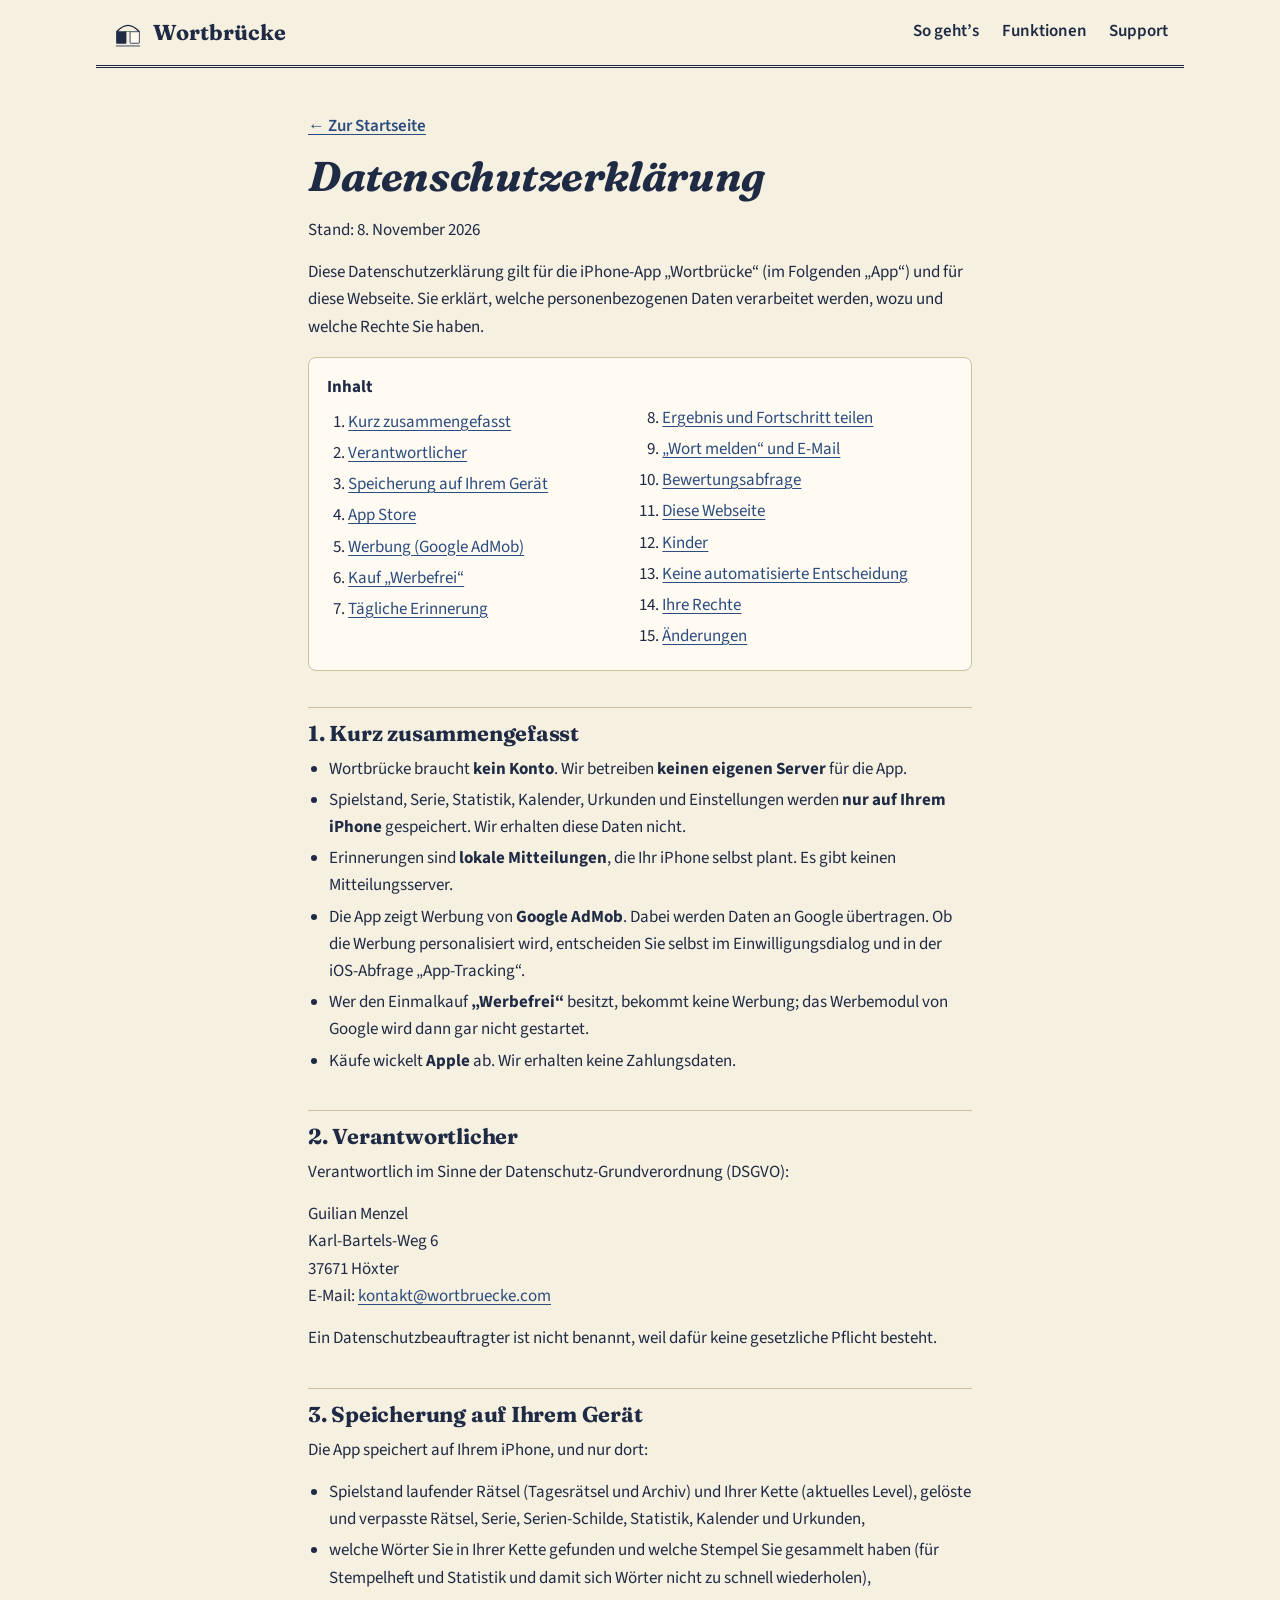
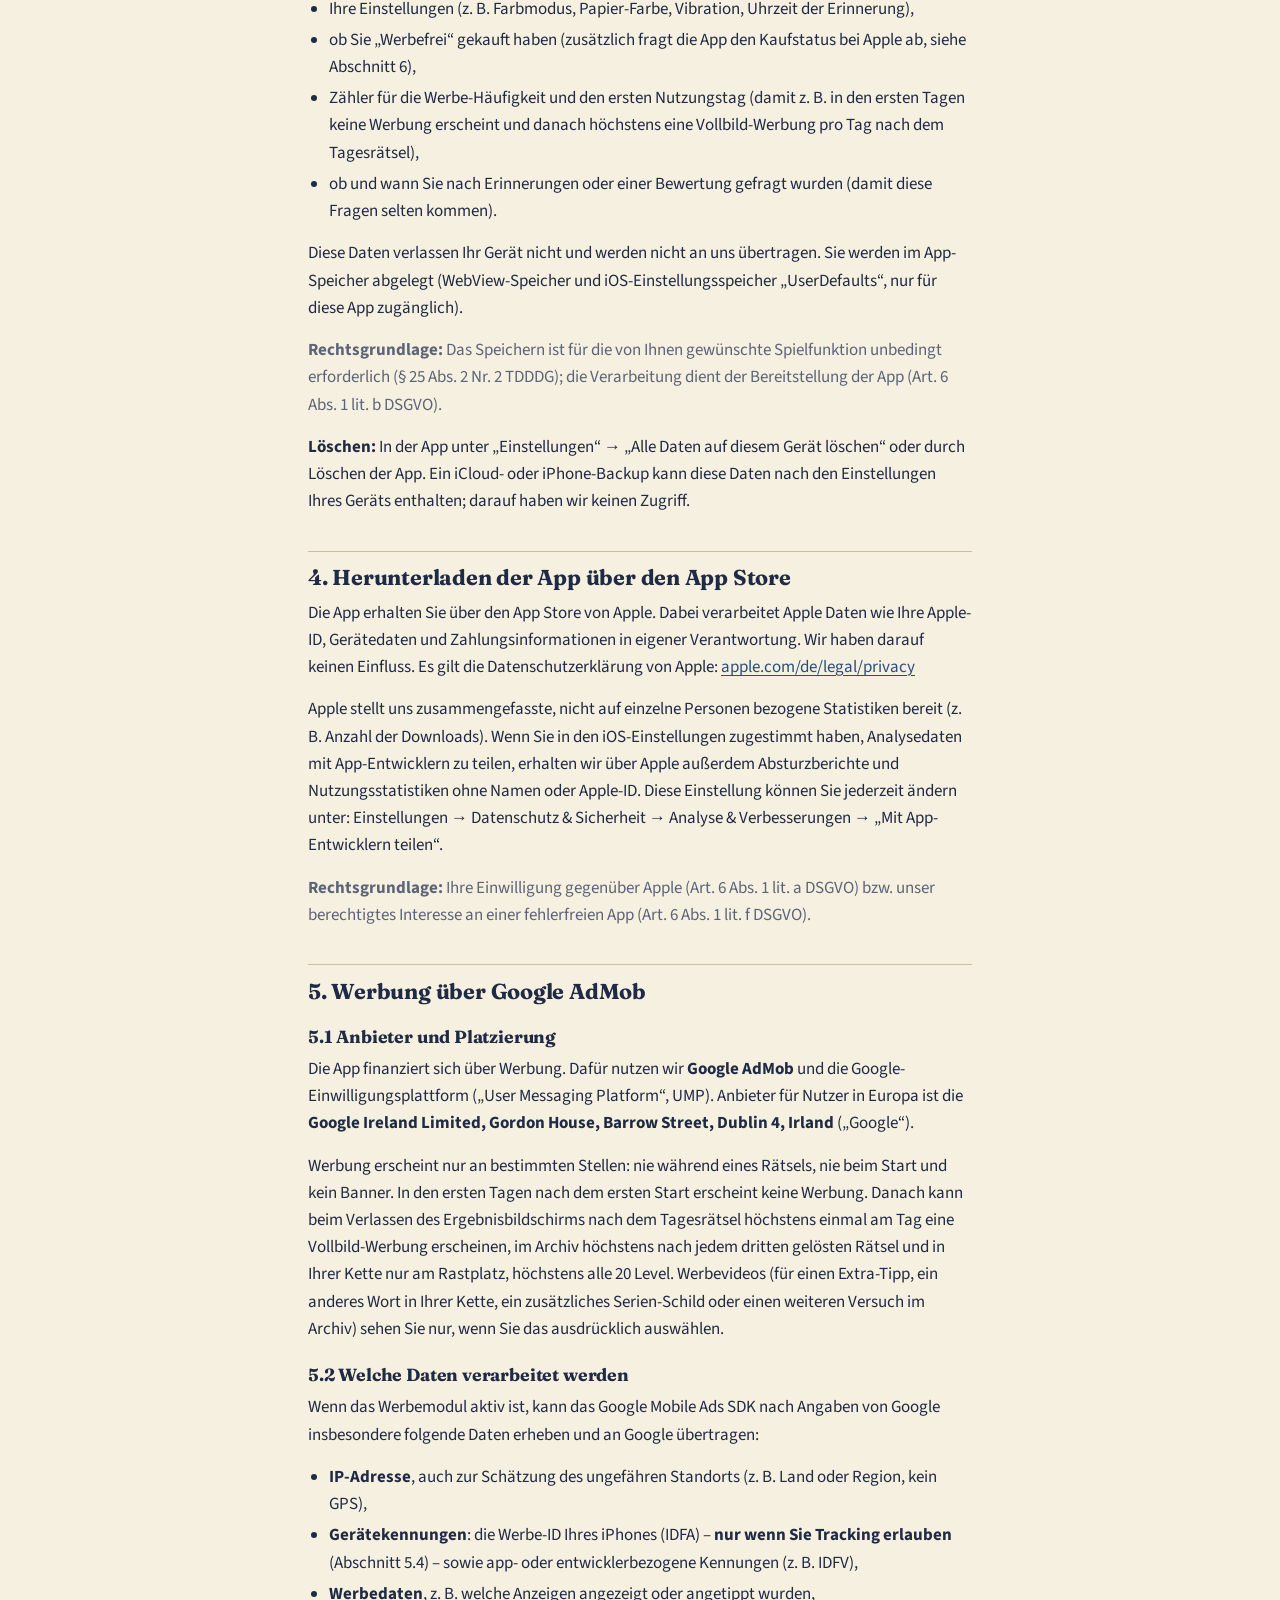
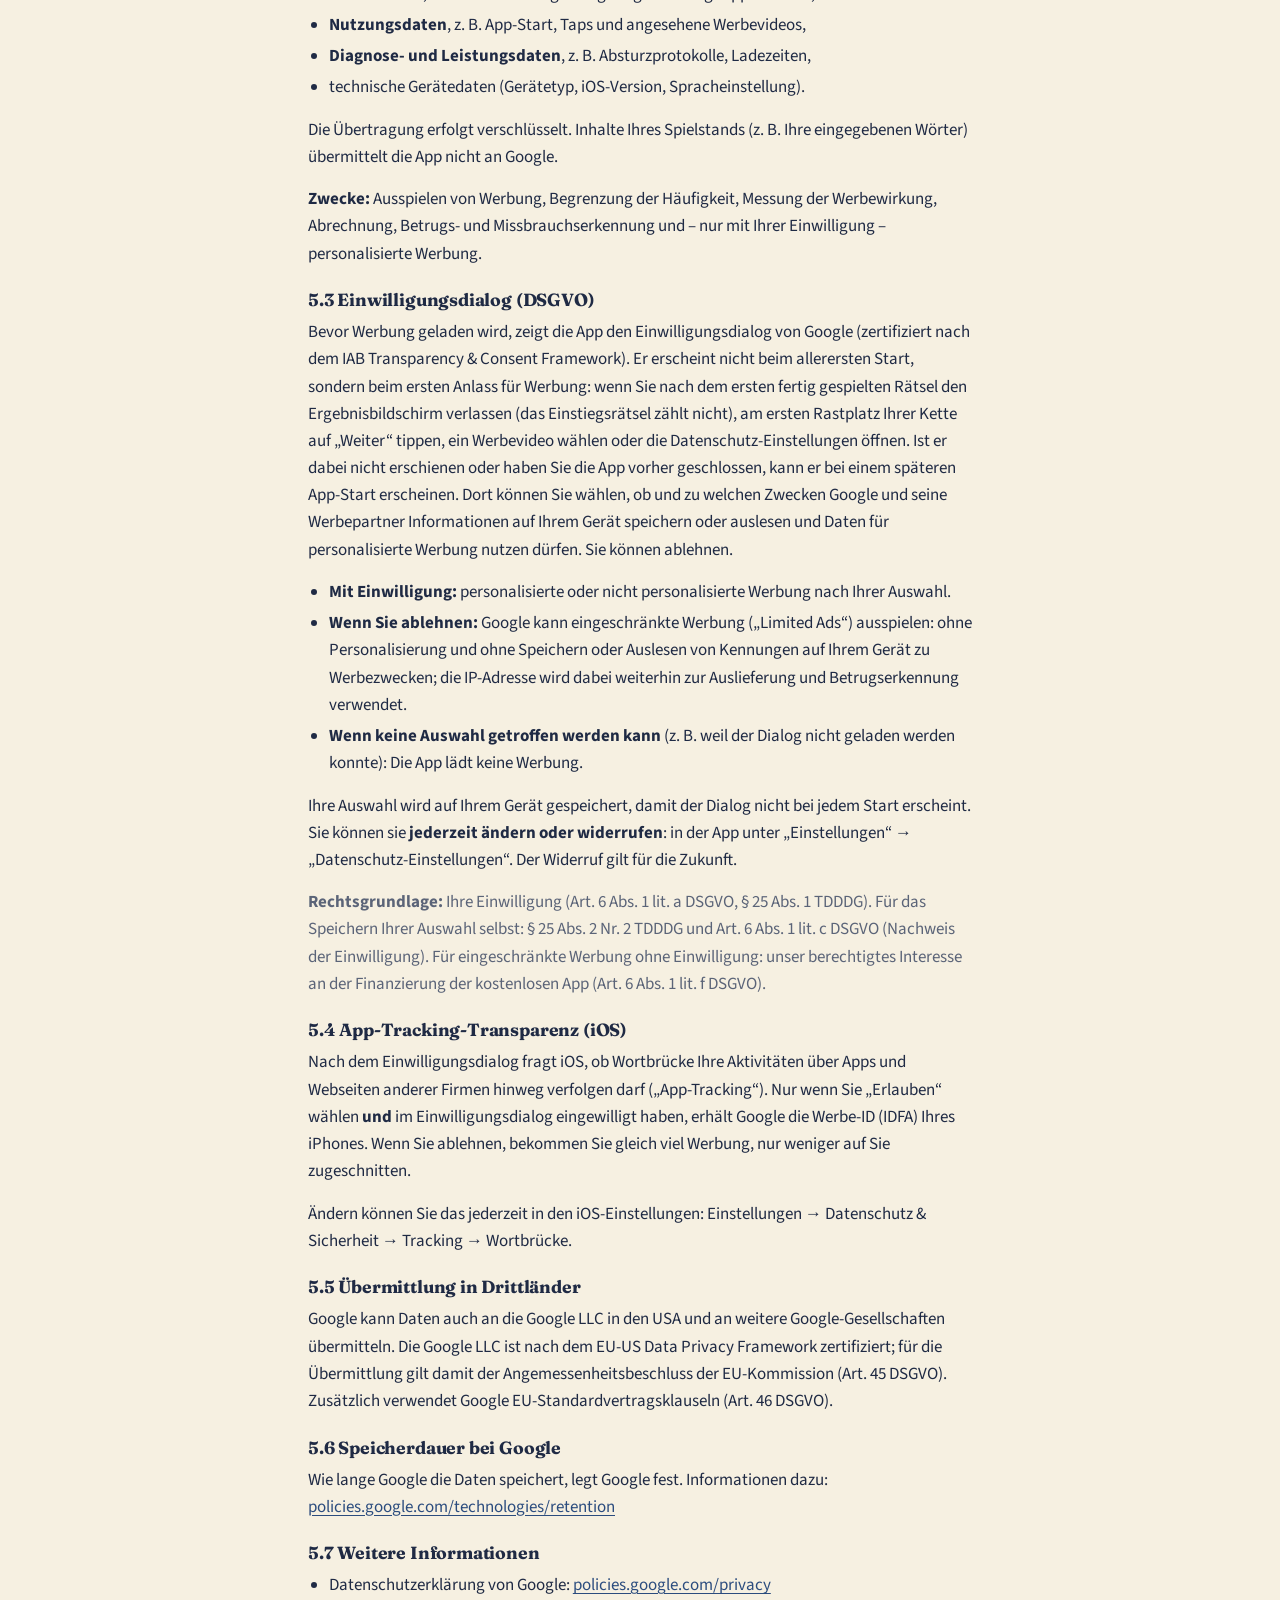
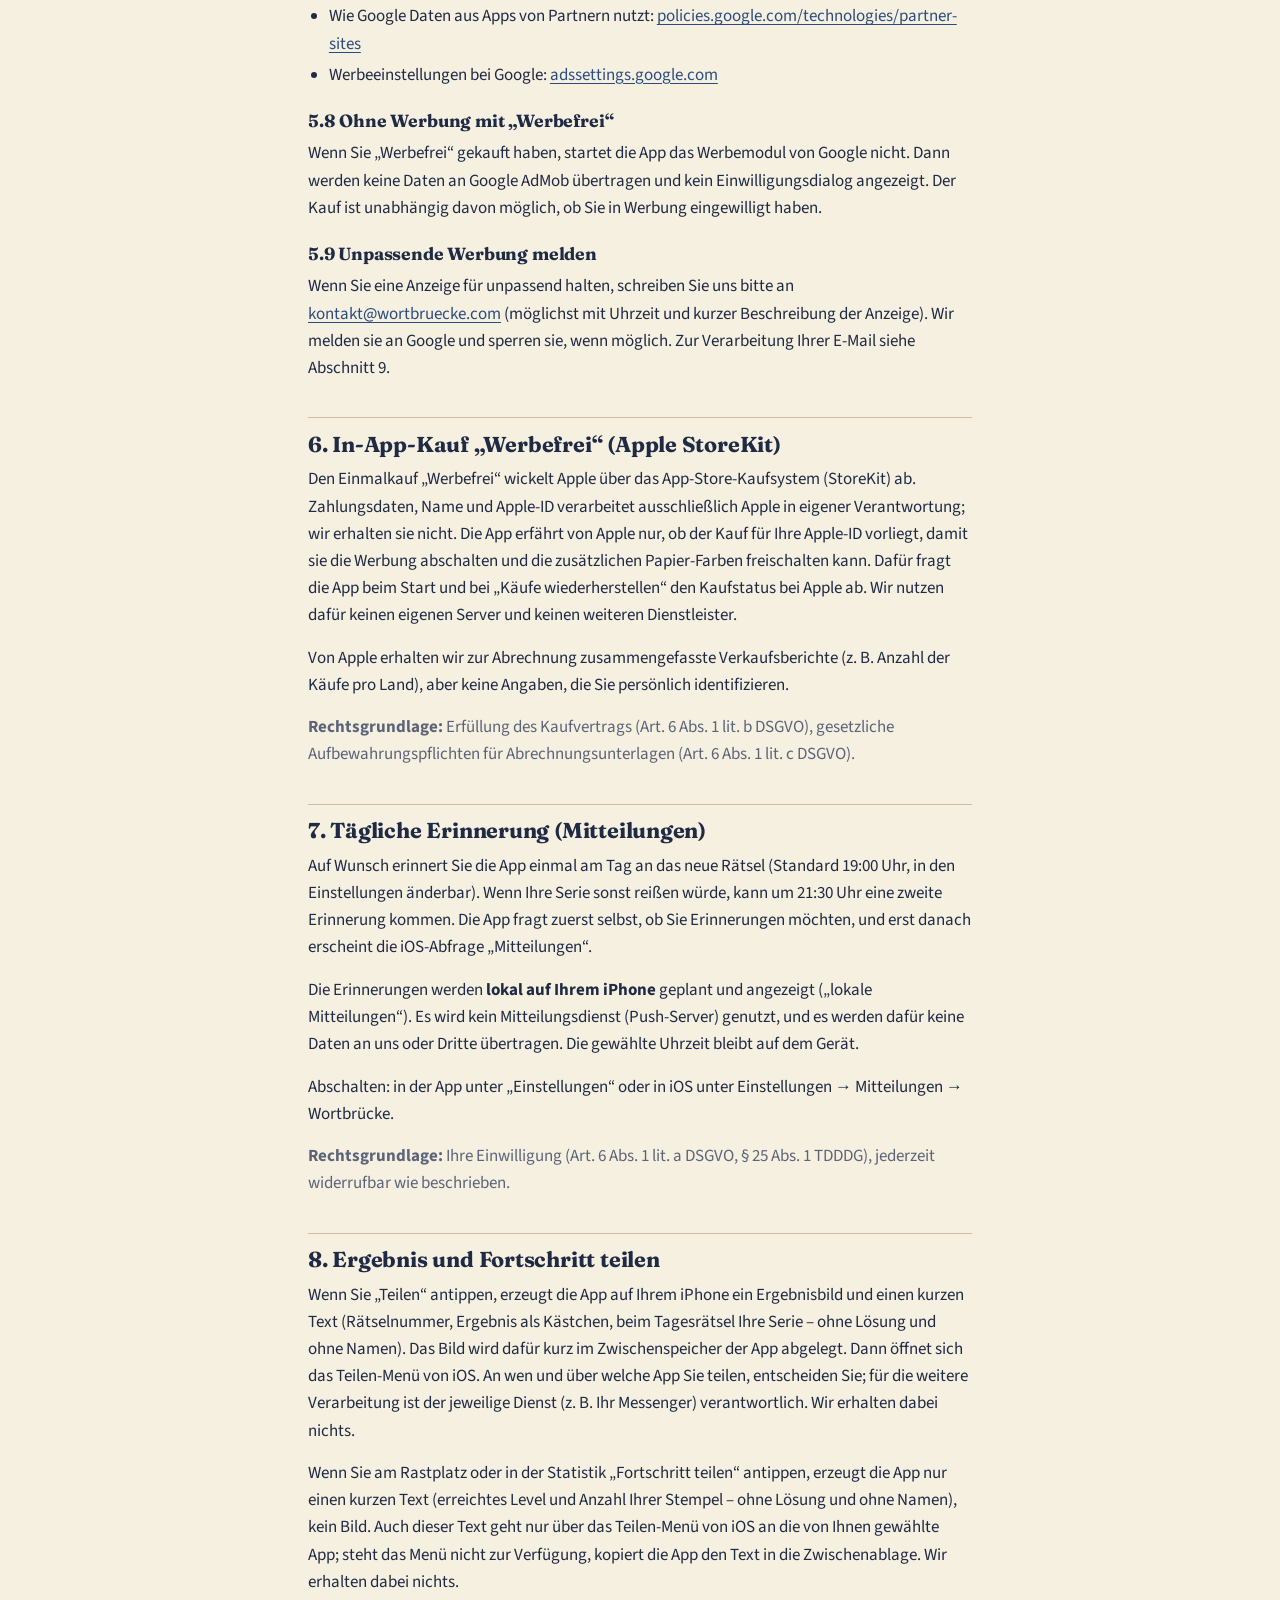
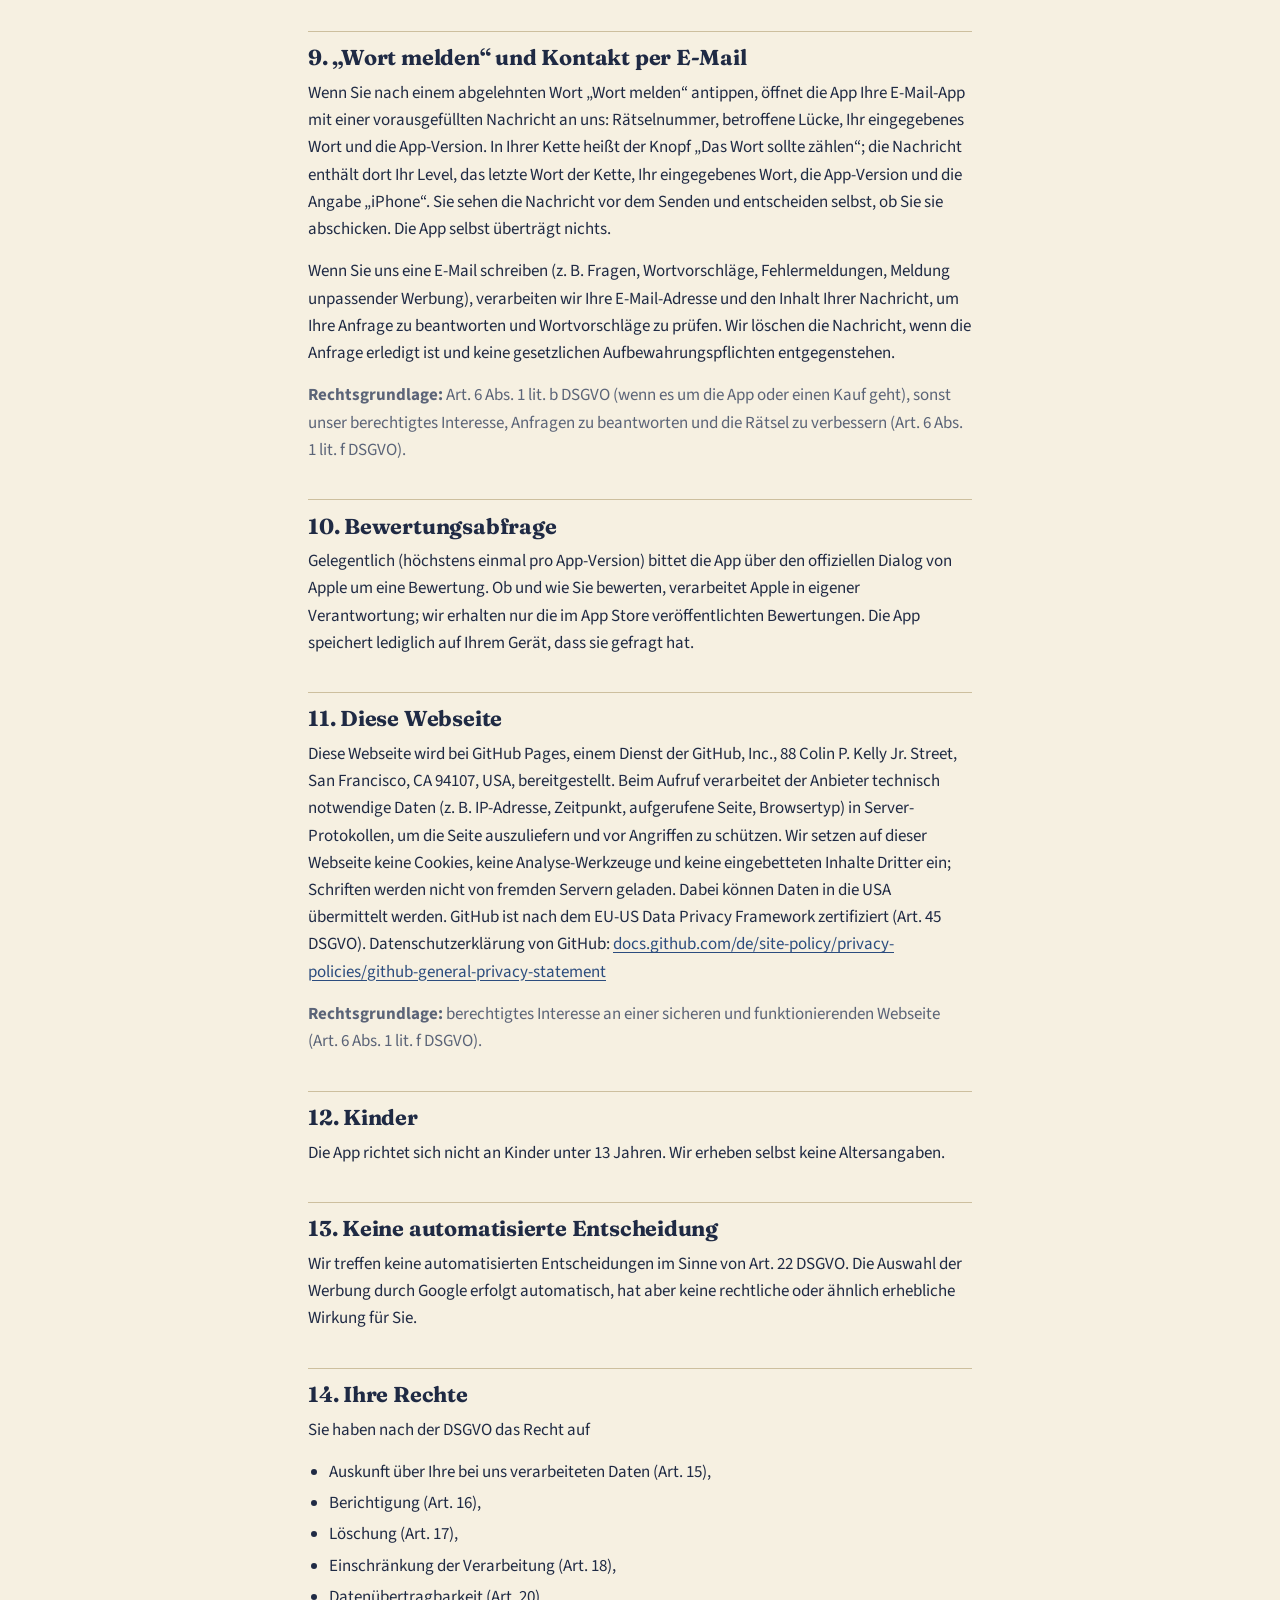
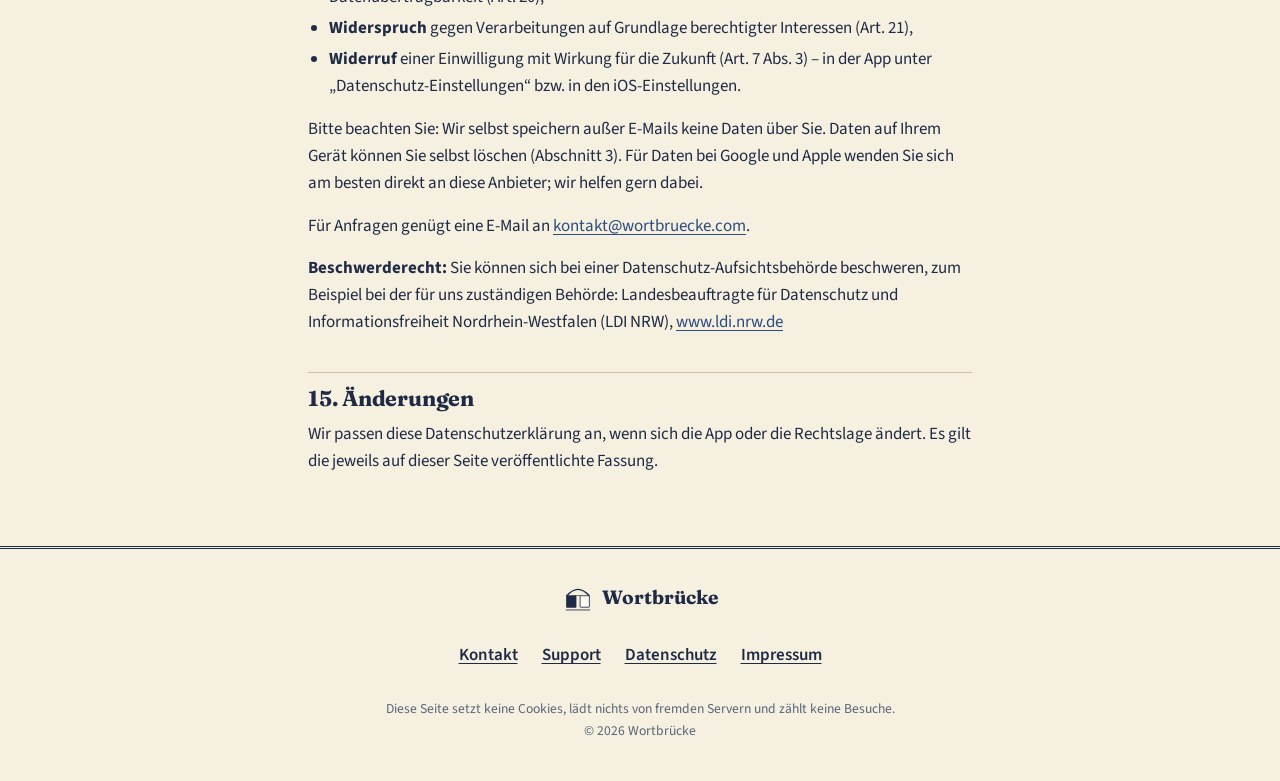
==== datenschutz.html @ 2e5414d0 "Webseite auf aktuellen App-Stand: Tausch per Video, Tausch-Sperre nach Tipp, Start 3 Tipps/1 Tausch," ====
<!doctype html>
<html lang="de">
<head>
<meta charset="utf-8">
<meta name="viewport" content="width=device-width, initial-scale=1, viewport-fit=cover">
<meta http-equiv="Content-Security-Policy" content="default-src 'self'; img-src 'self' data:; style-src 'self'; script-src 'self'; font-src 'self'; connect-src 'none'; object-src 'none'; base-uri 'none'; form-action 'none'">
<meta name="referrer" content="no-referrer">
<meta name="color-scheme" content="light dark">
<meta name="theme-color" content="#F6F0E1" media="(prefers-color-scheme: light)">
<meta name="theme-color" content="#191B22" media="(prefers-color-scheme: dark)">
<title>Datenschutzerklärung – Wortbrücke</title>
<meta name="description" content="Datenschutzerklärung der iPhone-App Wortbrücke und dieser Webseite.">
<link rel="canonical" href="https://wortbruecke.com/datenschutz.html">
<link rel="icon" href="/favicon.svg" type="image/svg+xml">
<link rel="apple-touch-icon" href="/bilder/apple-touch-icon.png">
<link rel="preload" href="/fonts/fraunces-latin-700-normal.woff2" as="font" type="font/woff2" crossorigin>
<link rel="preload" href="/fonts/source-sans-3-latin-400-normal.woff2" as="font" type="font/woff2" crossorigin>
<link rel="stylesheet" href="/style.css">
</head>
<body>
<a class="skip" href="#inhalt">Zum Inhalt springen</a>

<header class="kopf">
  <div class="kopf-innen">
    <a class="marke" href="/" aria-label="Wortbrücke – Startseite">
      <svg class="marke-bild" viewBox="0 0 1000 1000" aria-hidden="true" focusable="false"><use href="#symbol-marke"/></svg>
      <span>Wortbrücke</span>
    </a>
    <nav class="hauptnav" aria-label="Hauptnavigation">
      <a href="/#so-gehts">So geht’s</a>
      <a href="/#funktionen">Funktionen</a>
      <a href="/support.html">Support</a>
    </nav>
  </div>
</header>

<main id="inhalt" class="seite">
  <a class="zurueck" href="/">&larr; Zur Startseite</a>

<h1>Datenschutzerklärung</h1>
<p>Stand: 8. November 2026</p>

<p>Diese Datenschutzerklärung gilt für die iPhone-App „Wortbrücke“ (im Folgenden „App“) und für diese Webseite. Sie erklärt, welche personenbezogenen Daten verarbeitet werden, wozu und welche Rechte Sie haben.</p>

<nav class="card toc" aria-label="Inhalt">
<strong>Inhalt</strong>
<ol>
  <li><a href="#kurz">Kurz zusammengefasst</a></li>
  <li><a href="#verantwortlicher">Verantwortlicher</a></li>
  <li><a href="#geraet">Speicherung auf Ihrem Gerät</a></li>
  <li><a href="#appstore">App Store</a></li>
  <li><a href="#werbung">Werbung (Google AdMob)</a></li>
  <li><a href="#kauf">Kauf „Werbefrei“</a></li>
  <li><a href="#erinnerung">Tägliche Erinnerung</a></li>
  <li><a href="#teilen">Ergebnis und Fortschritt teilen</a></li>
  <li><a href="#email">„Wort melden“ und E-Mail</a></li>
  <li><a href="#bewertung">Bewertungsabfrage</a></li>
  <li><a href="#webseite">Diese Webseite</a></li>
  <li><a href="#kinder">Kinder</a></li>
  <li><a href="#automatisiert">Keine automatisierte Entscheidung</a></li>
  <li><a href="#rechte">Ihre Rechte</a></li>
  <li><a href="#aenderungen">Änderungen</a></li>
</ol>
</nav>

<h2 id="kurz">1. Kurz zusammengefasst</h2>
<ul>
  <li>Wortbrücke braucht <strong>kein Konto</strong>. Wir betreiben <strong>keinen eigenen Server</strong> für die App.</li>
  <li>Spielstand, Serie, Statistik, Kalender, Urkunden und Einstellungen werden <strong>nur auf Ihrem iPhone</strong> gespeichert. Wir erhalten diese Daten nicht.</li>
  <li>Erinnerungen sind <strong>lokale Mitteilungen</strong>, die Ihr iPhone selbst plant. Es gibt keinen Mitteilungsserver.</li>
  <li>Die App zeigt Werbung von <strong>Google AdMob</strong>. Dabei werden Daten an Google übertragen. Ob die Werbung personalisiert wird, entscheiden Sie selbst im Einwilligungsdialog und in der iOS-Abfrage „App-Tracking“.</li>
  <li>Wer den Einmalkauf <strong>„Werbefrei“</strong> besitzt, bekommt keine Werbung; das Werbemodul von Google wird dann gar nicht gestartet.</li>
  <li>Käufe wickelt <strong>Apple</strong> ab. Wir erhalten keine Zahlungsdaten.</li>
</ul>

<h2 id="verantwortlicher">2. Verantwortlicher</h2>
<p>Verantwortlich im Sinne der Datenschutz-Grundverordnung (DSGVO):</p>
<p>
  Guilian Menzel<br>
  Karl-Bartels-Weg 6<br>
  37671 Höxter<br>
  E-Mail: <a href="mailto:kontakt@wortbruecke.com">kontakt@wortbruecke.com</a>
</p>
<p>Ein Datenschutzbeauftragter ist nicht benannt, weil dafür keine gesetzliche Pflicht besteht.</p>

<h2 id="geraet">3. Speicherung auf Ihrem Gerät</h2>
<p>Die App speichert auf Ihrem iPhone, und nur dort:</p>
<ul>
  <li>Spielstand laufender Rätsel (Tagesrätsel und Archiv) und Ihrer Kette (aktuelles Level), gelöste und verpasste Rätsel, Serie, Serien-Schilde, Statistik, Kalender und Urkunden,</li>
  <li>welche Wörter Sie in Ihrer Kette gefunden und welche Stempel Sie gesammelt haben (für Stempelheft und Statistik und damit sich Wörter nicht zu schnell wiederholen),</li>
  <li>Ihre Einstellungen (z. B. Farbmodus, Papier-Farbe, Vibration, Uhrzeit der Erinnerung),</li>
  <li>ob Sie „Werbefrei“ gekauft haben (zusätzlich fragt die App den Kaufstatus bei Apple ab, siehe Abschnitt 6),</li>
  <li>Zähler für die Werbe-Häufigkeit und den ersten Nutzungstag (damit z. B. in den ersten Tagen keine Werbung erscheint und danach höchstens eine Vollbild-Werbung pro Tag nach dem Tagesrätsel),</li>
  <li>ob und wann Sie nach Erinnerungen oder einer Bewertung gefragt wurden (damit diese Fragen selten kommen).</li>
</ul>
<p>Diese Daten verlassen Ihr Gerät nicht und werden nicht an uns übertragen. Sie werden im App-Speicher abgelegt (WebView-Speicher und iOS-Einstellungsspeicher „UserDefaults“, nur für diese App zugänglich).</p>
<p class="legal"><strong>Rechtsgrundlage:</strong> Das Speichern ist für die von Ihnen gewünschte Spielfunktion unbedingt erforderlich (§ 25 Abs. 2 Nr. 2 TDDDG); die Verarbeitung dient der Bereitstellung der App (Art. 6 Abs. 1 lit. b DSGVO).</p>
<p><strong>Löschen:</strong> In der App unter „Einstellungen“ → „Alle Daten auf diesem Gerät löschen“ oder durch Löschen der App. Ein iCloud- oder iPhone-Backup kann diese Daten nach den Einstellungen Ihres Geräts enthalten; darauf haben wir keinen Zugriff.</p>

<h2 id="appstore">4. Herunterladen der App über den App Store</h2>
<p>Die App erhalten Sie über den App Store von Apple. Dabei verarbeitet Apple Daten wie Ihre Apple-ID, Gerätedaten und Zahlungsinformationen in eigener Verantwortung. Wir haben darauf keinen Einfluss. Es gilt die Datenschutzerklärung von Apple: <a href="https://www.apple.com/de/legal/privacy/">apple.com/de/legal/privacy</a></p>
<p>Apple stellt uns zusammengefasste, nicht auf einzelne Personen bezogene Statistiken bereit (z. B. Anzahl der Downloads). Wenn Sie in den iOS-Einstellungen zugestimmt haben, Analysedaten mit App-Entwicklern zu teilen, erhalten wir über Apple außerdem Absturzberichte und Nutzungsstatistiken ohne Namen oder Apple-ID. Diese Einstellung können Sie jederzeit ändern unter: Einstellungen → Datenschutz &amp; Sicherheit → Analyse &amp; Verbesserungen → „Mit App-Entwicklern teilen“.</p>
<p class="legal"><strong>Rechtsgrundlage:</strong> Ihre Einwilligung gegenüber Apple (Art. 6 Abs. 1 lit. a DSGVO) bzw. unser berechtigtes Interesse an einer fehlerfreien App (Art. 6 Abs. 1 lit. f DSGVO).</p>

<h2 id="werbung">5. Werbung über Google AdMob</h2>

<h3>5.1 Anbieter und Platzierung</h3>
<p>Die App finanziert sich über Werbung. Dafür nutzen wir <strong>Google AdMob</strong> und die Google-Einwilligungsplattform („User Messaging Platform“, UMP). Anbieter für Nutzer in Europa ist die <strong>Google Ireland Limited, Gordon House, Barrow Street, Dublin 4, Irland</strong> („Google“).</p>
<p>Werbung erscheint nur an bestimmten Stellen: nie während eines Rätsels, nie beim Start und kein Banner. In den ersten Tagen nach dem ersten Start erscheint keine Werbung. Danach kann beim Verlassen des Ergebnisbildschirms nach dem Tagesrätsel höchstens einmal am Tag eine Vollbild-Werbung erscheinen, im Archiv höchstens nach jedem dritten gelösten Rätsel und in Ihrer Kette nur am Rastplatz, höchstens alle 20 Level. Werbevideos (für einen Extra-Tipp, ein anderes Wort in Ihrer Kette, ein zusätzliches Serien-Schild oder einen weiteren Versuch im Archiv) sehen Sie nur, wenn Sie das ausdrücklich auswählen.</p>

<h3>5.2 Welche Daten verarbeitet werden</h3>
<p>Wenn das Werbemodul aktiv ist, kann das Google Mobile Ads SDK nach Angaben von Google insbesondere folgende Daten erheben und an Google übertragen:</p>
<ul>
  <li><strong>IP-Adresse</strong>, auch zur Schätzung des ungefähren Standorts (z. B. Land oder Region, kein GPS),</li>
  <li><strong>Gerätekennungen</strong>: die Werbe-ID Ihres iPhones (IDFA) – <strong>nur wenn Sie Tracking erlauben</strong> (Abschnitt 5.4) – sowie app- oder entwicklerbezogene Kennungen (z. B. IDFV),</li>
  <li><strong>Werbedaten</strong>, z. B. welche Anzeigen angezeigt oder angetippt wurden,</li>
  <li><strong>Nutzungsdaten</strong>, z. B. App-Start, Taps und angesehene Werbevideos,</li>
  <li><strong>Diagnose- und Leistungsdaten</strong>, z. B. Absturzprotokolle, Ladezeiten,</li>
  <li>technische Gerätedaten (Gerätetyp, iOS-Version, Spracheinstellung).</li>
</ul>
<p>Die Übertragung erfolgt verschlüsselt. Inhalte Ihres Spielstands (z. B. Ihre eingegebenen Wörter) übermittelt die App nicht an Google.</p>
<p><strong>Zwecke:</strong> Ausspielen von Werbung, Begrenzung der Häufigkeit, Messung der Werbewirkung, Abrechnung, Betrugs- und Missbrauchserkennung und – nur mit Ihrer Einwilligung – personalisierte Werbung.</p>

<h3>5.3 Einwilligungsdialog (DSGVO)</h3>
<p>Bevor Werbung geladen wird, zeigt die App den Einwilligungsdialog von Google (zertifiziert nach dem IAB Transparency &amp; Consent Framework). Er erscheint nicht beim allerersten Start, sondern beim ersten Anlass für Werbung: wenn Sie nach dem ersten fertig gespielten Rätsel den Ergebnisbildschirm verlassen (das Einstiegsrätsel zählt nicht), am ersten Rastplatz Ihrer Kette auf „Weiter“ tippen, ein Werbevideo wählen oder die Datenschutz-Einstellungen öffnen. Ist er dabei nicht erschienen oder haben Sie die App vorher geschlossen, kann er bei einem späteren App-Start erscheinen. Dort können Sie wählen, ob und zu welchen Zwecken Google und seine Werbepartner Informationen auf Ihrem Gerät speichern oder auslesen und Daten für personalisierte Werbung nutzen dürfen. Sie können ablehnen.</p>
<ul>
  <li><strong>Mit Einwilligung:</strong> personalisierte oder nicht personalisierte Werbung nach Ihrer Auswahl.</li>
  <li><strong>Wenn Sie ablehnen:</strong> Google kann eingeschränkte Werbung („Limited Ads“) ausspielen: ohne Personalisierung und ohne Speichern oder Auslesen von Kennungen auf Ihrem Gerät zu Werbezwecken; die IP-Adresse wird dabei weiterhin zur Auslieferung und Betrugserkennung verwendet.</li>
  <li><strong>Wenn keine Auswahl getroffen werden kann</strong> (z. B. weil der Dialog nicht geladen werden konnte): Die App lädt keine Werbung.</li>
</ul>
<p>Ihre Auswahl wird auf Ihrem Gerät gespeichert, damit der Dialog nicht bei jedem Start erscheint. Sie können sie <strong>jederzeit ändern oder widerrufen</strong>: in der App unter „Einstellungen“ → „Datenschutz-Einstellungen“. Der Widerruf gilt für die Zukunft.</p>
<p class="legal"><strong>Rechtsgrundlage:</strong> Ihre Einwilligung (Art. 6 Abs. 1 lit. a DSGVO, § 25 Abs. 1 TDDDG). Für das Speichern Ihrer Auswahl selbst: § 25 Abs. 2 Nr. 2 TDDDG und Art. 6 Abs. 1 lit. c DSGVO (Nachweis der Einwilligung). Für eingeschränkte Werbung ohne Einwilligung: unser berechtigtes Interesse an der Finanzierung der kostenlosen App (Art. 6 Abs. 1 lit. f DSGVO).</p>

<h3>5.4 App-Tracking-Transparenz (iOS)</h3>
<p>Nach dem Einwilligungsdialog fragt iOS, ob Wortbrücke Ihre Aktivitäten über Apps und Webseiten anderer Firmen hinweg verfolgen darf („App-Tracking“). Nur wenn Sie „Erlauben“ wählen <strong>und</strong> im Einwilligungsdialog eingewilligt haben, erhält Google die Werbe-ID (IDFA) Ihres iPhones. Wenn Sie ablehnen, bekommen Sie gleich viel Werbung, nur weniger auf Sie zugeschnitten.</p>
<p>Ändern können Sie das jederzeit in den iOS-Einstellungen: Einstellungen → Datenschutz &amp; Sicherheit → Tracking → Wortbrücke.</p>

<h3>5.5 Übermittlung in Drittländer</h3>
<p>Google kann Daten auch an die Google LLC in den USA und an weitere Google-Gesellschaften übermitteln. Die Google LLC ist nach dem EU-US Data Privacy Framework zertifiziert; für die Übermittlung gilt damit der Angemessenheitsbeschluss der EU-Kommission (Art. 45 DSGVO). Zusätzlich verwendet Google EU-Standardvertragsklauseln (Art. 46 DSGVO).</p>

<h3>5.6 Speicherdauer bei Google</h3>
<p>Wie lange Google die Daten speichert, legt Google fest. Informationen dazu: <a href="https://policies.google.com/technologies/retention?hl=de">policies.google.com/technologies/retention</a></p>

<h3>5.7 Weitere Informationen</h3>
<ul>
  <li>Datenschutzerklärung von Google: <a href="https://policies.google.com/privacy?hl=de">policies.google.com/privacy</a></li>
  <li>Wie Google Daten aus Apps von Partnern nutzt: <a href="https://policies.google.com/technologies/partner-sites?hl=de">policies.google.com/technologies/partner-sites</a></li>
  <li>Werbeeinstellungen bei Google: <a href="https://adssettings.google.com">adssettings.google.com</a></li>
</ul>

<h3>5.8 Ohne Werbung mit „Werbefrei“</h3>
<p>Wenn Sie „Werbefrei“ gekauft haben, startet die App das Werbemodul von Google nicht. Dann werden keine Daten an Google AdMob übertragen und kein Einwilligungsdialog angezeigt. Der Kauf ist unabhängig davon möglich, ob Sie in Werbung eingewilligt haben.</p>

<h3 id="werbung-melden">5.9 Unpassende Werbung melden</h3>
<p>Wenn Sie eine Anzeige für unpassend halten, schreiben Sie uns bitte an <a href="mailto:kontakt@wortbruecke.com">kontakt@wortbruecke.com</a> (möglichst mit Uhrzeit und kurzer Beschreibung der Anzeige). Wir melden sie an Google und sperren sie, wenn möglich. Zur Verarbeitung Ihrer E-Mail siehe Abschnitt 9.</p>

<h2 id="kauf">6. In-App-Kauf „Werbefrei“ (Apple StoreKit)</h2>
<p>Den Einmalkauf „Werbefrei“ wickelt Apple über das App-Store-Kaufsystem (StoreKit) ab. Zahlungsdaten, Name und Apple-ID verarbeitet ausschließlich Apple in eigener Verantwortung; wir erhalten sie nicht. Die App erfährt von Apple nur, ob der Kauf für Ihre Apple-ID vorliegt, damit sie die Werbung abschalten und die zusätzlichen Papier-Farben freischalten kann. Dafür fragt die App beim Start und bei „Käufe wiederherstellen“ den Kaufstatus bei Apple ab. Wir nutzen dafür keinen eigenen Server und keinen weiteren Dienstleister.</p>
<p>Von Apple erhalten wir zur Abrechnung zusammengefasste Verkaufsberichte (z. B. Anzahl der Käufe pro Land), aber keine Angaben, die Sie persönlich identifizieren.</p>
<p class="legal"><strong>Rechtsgrundlage:</strong> Erfüllung des Kaufvertrags (Art. 6 Abs. 1 lit. b DSGVO), gesetzliche Aufbewahrungspflichten für Abrechnungsunterlagen (Art. 6 Abs. 1 lit. c DSGVO).</p>

<h2 id="erinnerung">7. Tägliche Erinnerung (Mitteilungen)</h2>
<p>Auf Wunsch erinnert Sie die App einmal am Tag an das neue Rätsel (Standard 19:00 Uhr, in den Einstellungen änderbar). Wenn Ihre Serie sonst reißen würde, kann um 21:30 Uhr eine zweite Erinnerung kommen. Die App fragt zuerst selbst, ob Sie Erinnerungen möchten, und erst danach erscheint die iOS-Abfrage „Mitteilungen“.</p>
<p>Die Erinnerungen werden <strong>lokal auf Ihrem iPhone</strong> geplant und angezeigt („lokale Mitteilungen“). Es wird kein Mitteilungsdienst (Push-Server) genutzt, und es werden dafür keine Daten an uns oder Dritte übertragen. Die gewählte Uhrzeit bleibt auf dem Gerät.</p>
<p>Abschalten: in der App unter „Einstellungen“ oder in iOS unter Einstellungen → Mitteilungen → Wortbrücke.</p>
<p class="legal"><strong>Rechtsgrundlage:</strong> Ihre Einwilligung (Art. 6 Abs. 1 lit. a DSGVO, § 25 Abs. 1 TDDDG), jederzeit widerrufbar wie beschrieben.</p>

<h2 id="teilen">8. Ergebnis und Fortschritt teilen</h2>
<p>Wenn Sie „Teilen“ antippen, erzeugt die App auf Ihrem iPhone ein Ergebnisbild und einen kurzen Text (Rätselnummer, Ergebnis als Kästchen, beim Tagesrätsel Ihre Serie – ohne Lösung und ohne Namen). Das Bild wird dafür kurz im Zwischenspeicher der App abgelegt. Dann öffnet sich das Teilen-Menü von iOS. An wen und über welche App Sie teilen, entscheiden Sie; für die weitere Verarbeitung ist der jeweilige Dienst (z. B. Ihr Messenger) verantwortlich. Wir erhalten dabei nichts.</p>
<p>Wenn Sie am Rastplatz oder in der Statistik „Fortschritt teilen“ antippen, erzeugt die App nur einen kurzen Text (erreichtes Level und Anzahl Ihrer Stempel – ohne Lösung und ohne Namen), kein Bild. Auch dieser Text geht nur über das Teilen-Menü von iOS an die von Ihnen gewählte App; steht das Menü nicht zur Verfügung, kopiert die App den Text in die Zwischenablage. Wir erhalten dabei nichts.</p>

<h2 id="email">9. „Wort melden“ und Kontakt per E-Mail</h2>
<p>Wenn Sie nach einem abgelehnten Wort „Wort melden“ antippen, öffnet die App Ihre E-Mail-App mit einer vorausgefüllten Nachricht an uns: Rätselnummer, betroffene Lücke, Ihr eingegebenes Wort und die App-Version. In Ihrer Kette heißt der Knopf „Das Wort sollte zählen“; die Nachricht enthält dort Ihr Level, das letzte Wort der Kette, Ihr eingegebenes Wort, die App-Version und die Angabe „iPhone“. Sie sehen die Nachricht vor dem Senden und entscheiden selbst, ob Sie sie abschicken. Die App selbst überträgt nichts.</p>
<p>Wenn Sie uns eine E-Mail schreiben (z. B. Fragen, Wortvorschläge, Fehlermeldungen, Meldung unpassender Werbung), verarbeiten wir Ihre E-Mail-Adresse und den Inhalt Ihrer Nachricht, um Ihre Anfrage zu beantworten und Wortvorschläge zu prüfen. Wir löschen die Nachricht, wenn die Anfrage erledigt ist und keine gesetzlichen Aufbewahrungspflichten entgegenstehen.</p>
<p class="legal"><strong>Rechtsgrundlage:</strong> Art. 6 Abs. 1 lit. b DSGVO (wenn es um die App oder einen Kauf geht), sonst unser berechtigtes Interesse, Anfragen zu beantworten und die Rätsel zu verbessern (Art. 6 Abs. 1 lit. f DSGVO).</p>

<h2 id="bewertung">10. Bewertungsabfrage</h2>
<p>Gelegentlich (höchstens einmal pro App-Version) bittet die App über den offiziellen Dialog von Apple um eine Bewertung. Ob und wie Sie bewerten, verarbeitet Apple in eigener Verantwortung; wir erhalten nur die im App Store veröffentlichten Bewertungen. Die App speichert lediglich auf Ihrem Gerät, dass sie gefragt hat.</p>

<h2 id="webseite">11. Diese Webseite</h2>
<p>Diese Webseite wird bei GitHub Pages, einem Dienst der GitHub, Inc., 88 Colin P. Kelly Jr. Street, San Francisco, CA 94107, USA, bereitgestellt. Beim Aufruf verarbeitet der Anbieter technisch notwendige Daten (z. B. IP-Adresse, Zeitpunkt, aufgerufene Seite, Browsertyp) in Server-Protokollen, um die Seite auszuliefern und vor Angriffen zu schützen. Wir setzen auf dieser Webseite keine Cookies, keine Analyse-Werkzeuge und keine eingebetteten Inhalte Dritter ein; Schriften werden nicht von fremden Servern geladen. Dabei können Daten in die USA übermittelt werden. GitHub ist nach dem EU-US Data Privacy Framework zertifiziert (Art. 45 DSGVO). Datenschutzerklärung von GitHub: <a href="https://docs.github.com/de/site-policy/privacy-policies/github-general-privacy-statement">docs.github.com/de/site-policy/privacy-policies/github-general-privacy-statement</a></p>
<p class="legal"><strong>Rechtsgrundlage:</strong> berechtigtes Interesse an einer sicheren und funktionierenden Webseite (Art. 6 Abs. 1 lit. f DSGVO).</p>

<h2 id="kinder">12. Kinder</h2>
<p>Die App richtet sich nicht an Kinder unter 13 Jahren. Wir erheben selbst keine Altersangaben.</p>

<h2 id="automatisiert">13. Keine automatisierte Entscheidung</h2>
<p>Wir treffen keine automatisierten Entscheidungen im Sinne von Art. 22 DSGVO. Die Auswahl der Werbung durch Google erfolgt automatisch, hat aber keine rechtliche oder ähnlich erhebliche Wirkung für Sie.</p>

<h2 id="rechte">14. Ihre Rechte</h2>
<p>Sie haben nach der DSGVO das Recht auf</p>
<ul>
  <li>Auskunft über Ihre bei uns verarbeiteten Daten (Art. 15),</li>
  <li>Berichtigung (Art. 16),</li>
  <li>Löschung (Art. 17),</li>
  <li>Einschränkung der Verarbeitung (Art. 18),</li>
  <li>Datenübertragbarkeit (Art. 20),</li>
  <li><strong>Widerspruch</strong> gegen Verarbeitungen auf Grundlage berechtigter Interessen (Art. 21),</li>
  <li><strong>Widerruf</strong> einer Einwilligung mit Wirkung für die Zukunft (Art. 7 Abs. 3) – in der App unter „Datenschutz-Einstellungen“ bzw. in den iOS-Einstellungen.</li>
</ul>
<p>Bitte beachten Sie: Wir selbst speichern außer E-Mails keine Daten über Sie. Daten auf Ihrem Gerät können Sie selbst löschen (Abschnitt 3). Für Daten bei Google und Apple wenden Sie sich am besten direkt an diese Anbieter; wir helfen gern dabei.</p>
<p>Für Anfragen genügt eine E-Mail an <a href="mailto:kontakt@wortbruecke.com">kontakt@wortbruecke.com</a>.</p>
<p><strong>Beschwerderecht:</strong> Sie können sich bei einer Datenschutz-Aufsichtsbehörde beschweren, zum Beispiel bei der für uns zuständigen Behörde: Landesbeauftragte für Datenschutz und Informationsfreiheit Nordrhein-Westfalen (LDI NRW), <a href="https://www.ldi.nrw.de">www.ldi.nrw.de</a></p>

<h2 id="aenderungen">15. Änderungen</h2>
<p>Wir passen diese Datenschutzerklärung an, wenn sich die App oder die Rechtslage ändert. Es gilt die jeweils auf dieser Seite veröffentlichte Fassung.</p>
</main>

<footer class="fuss">
  <div class="fuss-innen">
    <div class="fuss-marke">
      <svg class="marke-bild" viewBox="0 0 1000 1000" aria-hidden="true" focusable="false"><use href="#symbol-marke"/></svg>
      <span>Wortbrücke</span>
    </div>
    <nav class="fuss-links" aria-label="Rechtliches und Kontakt">
      <a href="mailto:kontakt@wortbruecke.com">Kontakt</a>
      <a href="/support.html">Support</a>
      <a href="/datenschutz.html">Datenschutz</a>
      <a href="/impressum.html">Impressum</a>
    </nav>
    <p class="fuss-klein">Diese Seite setzt keine Cookies, lädt nichts von fremden Servern und zählt keine Besuche.<br>
    © 2026 Wortbrücke</p>
  </div>
</footer>

<svg class="svg-vorrat" width="0" height="0" aria-hidden="true" focusable="false">
  <symbol id="symbol-marke" viewBox="0 0 1000 1000">
    <path d="M150 462 Q500 60 850 462" fill="none" stroke="currentColor" stroke-width="44" stroke-linecap="round"/>
    <path d="M430 455 L580 455" fill="none" stroke="var(--gruen-linie)" stroke-width="24" stroke-dasharray="34 22" stroke-linecap="round"/>
    <rect x="130" y="445" width="320" height="390" rx="20" fill="currentColor"/>
    <rect x="565" y="460" width="290" height="360" rx="14" fill="var(--flaeche)" stroke="currentColor" stroke-width="26"/>
    <path d="M120 905 H880" stroke="currentColor" stroke-width="26"/>
  </symbol>
</svg>
</body>
</html>
---- style.css ----
/* Wortbrücke – Webseite im Stil „Papier & Tinte“ (Farben aus stil/uebersicht.md und app/src/css/style.css).
   Schriften lokal eingebettet (SIL Open Font License 1.1), keine fremden Server. Mobil zuerst. */

@font-face{font-family:'Fraunces';font-style:normal;font-weight:700;font-display:swap;src:url(fonts/fraunces-latin-700-normal.woff2) format('woff2')}
@font-face{font-family:'Fraunces';font-style:italic;font-weight:600;font-display:swap;src:url(fonts/fraunces-latin-600-italic.woff2) format('woff2')}
@font-face{font-family:'Fraunces';font-style:italic;font-weight:700;font-display:swap;src:url(fonts/fraunces-latin-700-italic.woff2) format('woff2')}
@font-face{font-family:'Source Sans 3';font-style:normal;font-weight:400;font-display:swap;src:url(fonts/source-sans-3-latin-400-normal.woff2) format('woff2')}
@font-face{font-family:'Source Sans 3';font-style:normal;font-weight:600;font-display:swap;src:url(fonts/source-sans-3-latin-600-normal.woff2) format('woff2')}
@font-face{font-family:'Source Sans 3';font-style:normal;font-weight:700;font-display:swap;src:url(fonts/source-sans-3-latin-700-normal.woff2) format('woff2')}

:root{
  --f-kopf:'Fraunces',Georgia,'Times New Roman',serif;
  --f-text:'Source Sans 3',-apple-system,BlinkMacSystemFont,'Segoe UI',Roboto,'Helvetica Neue',Arial,sans-serif;
  --papier:#F6F0E1; --flaeche:#FFFBF2; --tinte:#1F2A44; --auf-tinte:#FFFBF2; --neben:#5B6478; --linie:#CDBF9E;
  --akzent:#2B4C7E; --fehler:#A63D2F; --stempel:#A63D2F; --tipp:#F2DC9B;
  --gruen-flaeche:#DCEAD8; --gruen-text:#1D4A2A; --gruen-linie:#2F6B3F;
  --tastatur:#EDE5D0; --schatten:0 18px 40px -18px rgba(31,42,68,.45);
  --breite:68rem; --radius:8px;
  color-scheme:light dark;
}
@media (prefers-color-scheme:dark){
  :root{
    --papier:#191B22; --flaeche:#23262F; --tinte:#ECE5D3; --auf-tinte:#191B22; --neben:#A8A194; --linie:#3D404C;
    --akzent:#8FB0E0; --fehler:#E8897A; --stempel:#E8897A; --tipp:#5A4A1E;
    --gruen-flaeche:#22402B; --gruen-text:#CDE7D2; --gruen-linie:#8FCB9C;
    --tastatur:#14151B; --schatten:0 18px 40px -18px rgba(0,0,0,.8);
  }
}

*,*::before,*::after{box-sizing:border-box}
html{-webkit-text-size-adjust:100%;scroll-behavior:smooth;scroll-padding-top:4.5rem}
body{margin:0;background:var(--papier);color:var(--tinte);font:1.0625rem/1.6 var(--f-text);-webkit-font-smoothing:antialiased;text-rendering:optimizeLegibility}
img,svg{display:block;max-width:100%}
a{color:var(--akzent);text-underline-offset:3px}
a:hover{text-decoration-thickness:2px}
:focus-visible{outline:3px solid var(--akzent);outline-offset:3px;border-radius:4px}
h1,h2,h3{font-family:var(--f-kopf);font-weight:700;line-height:1.15;margin:0;letter-spacing:-.01em}
p{margin:0}
.svg-vorrat{position:absolute;width:0;height:0;overflow:hidden}

.skip{position:absolute;left:1rem;top:-4rem;z-index:20;background:var(--tinte);color:var(--auf-tinte);padding:.6rem 1rem;border-radius:var(--radius);font-weight:700}
.skip:focus{top:1rem}

/* ---------- Kopfzeile (Zeitungskopf mit Doppellinie) ---------- */
.kopf{position:sticky;top:0;z-index:10;background:var(--papier);padding-top:env(safe-area-inset-top)}
.kopf-innen{max-width:var(--breite);margin:0 auto;padding:.55rem max(1rem,env(safe-area-inset-right)) .5rem max(1rem,env(safe-area-inset-left));display:flex;align-items:center;justify-content:space-between;gap:1rem;border-bottom:3px double var(--tinte)}
.marke{display:flex;align-items:center;gap:.55rem;color:var(--tinte);text-decoration:none;font-family:var(--f-kopf);font-weight:700;font-size:1.35rem;min-height:44px}
.marke-bild{width:2rem;height:2rem;color:var(--tinte);flex:none}
.hauptnav{display:none;gap:1.4rem}
.hauptnav a{color:var(--tinte);text-decoration:none;font-weight:600;padding:.6rem 0;border-bottom:2px solid transparent}
.hauptnav a:hover{border-bottom-color:var(--tinte)}
@media (min-width:44rem){.hauptnav{display:flex}}

main{display:block}

/* ---------- Hero ---------- */
.hero{max-width:var(--breite);margin:0 auto;padding:2.25rem 1.25rem 3rem;display:grid;gap:2.5rem;align-items:center}
.dachzeile{font-size:.82rem;font-weight:700;letter-spacing:.14em;text-transform:uppercase;color:var(--neben)}
.hero h1{font-size:clamp(3rem,13vw,5.25rem);font-style:italic;margin:.35rem 0 .9rem;line-height:1}
.lead{font-size:1.2rem;max-width:32rem;color:var(--tinte)}
.laden{margin-top:1.75rem}
.laden-hinweis{margin-top:.75rem;color:var(--neben);font-size:.95rem}

.appstore{display:inline-flex;align-items:center;gap:.7rem;min-height:3.5rem;padding:.55rem 1.4rem .55rem 1.1rem;background:var(--tinte);color:var(--auf-tinte);border:1.5px solid var(--tinte);border-radius:var(--radius);text-decoration:none;box-shadow:0 2px 0 rgba(0,0,0,.15);transition:transform .15s ease}
.appstore:hover{transform:translateY(-1px)}
.appstore:active{transform:translateY(1px)}
.appstore svg{width:1.6rem;height:1.6rem;flex:none}
.appstore-text{display:flex;flex-direction:column;line-height:1.1;text-align:left}
.appstore-text small{font-size:.8rem;font-weight:600;opacity:.9}
.appstore-text strong{font-family:var(--f-kopf);font-size:1.3rem}
.appstore.bald{cursor:default}
.appstore.bald:hover{transform:none}

.hero-bild{position:relative;justify-self:center;width:min(17rem,72vw)}
.stempel{position:absolute;right:-1.6rem;top:-1.2rem;font-family:var(--f-kopf);font-weight:700;font-size:1.15rem;letter-spacing:.18em;text-transform:uppercase;color:var(--stempel);border:3px solid var(--stempel);border-radius:8px;padding:.3rem .8rem .2rem;transform:rotate(-8deg);background:var(--papier);opacity:.95}

/* Telefonrahmen für Screenshots, mit Ersatz falls das Bild fehlt */
.telefon{position:relative;margin:0;border:2px solid var(--tinte);border-radius:2.2rem;padding:.55rem;background:var(--flaeche);box-shadow:var(--schatten)}
.telefon img{width:100%;height:auto;aspect-ratio:660/1434;border-radius:1.7rem;background:#F6F0E1;object-fit:cover}
.bild-ersatz{display:none}
.telefon.fehlt img{display:none}
.telefon.fehlt .bild-ersatz{display:grid;place-items:center;aspect-ratio:660/1434;border-radius:1.7rem;border:2px dashed var(--linie);color:var(--neben);font-family:var(--f-kopf);font-style:italic;font-size:1.2rem;background:repeating-linear-gradient(-45deg,transparent 0 12px,rgba(205,191,158,.18) 12px 24px)}

@media (min-width:52rem){
  .hero{grid-template-columns:1.15fr .85fr;padding:4rem 1.5rem 4.5rem}
  .hero-bild{width:19.5rem}
}

/* ---------- Abschnitte ---------- */
.abschnitt{max-width:var(--breite);margin:0 auto;padding:3.25rem 1.25rem;border-top:1px solid var(--linie)}
.abschnitt-kopf{max-width:40rem;margin-bottom:2rem}
.abschnitt-kopf h2{font-size:clamp(1.75rem,6vw,2.4rem);margin:.35rem 0 .75rem}
.abschnitt-kopf p:not(.dachzeile){color:var(--tinte);font-size:1.1rem}
em{font-family:var(--f-kopf);font-style:italic;font-weight:600}

/* So geht's – drei Schritte */
.schritte{list-style:none;margin:0 0 2.5rem;padding:0;display:grid;gap:1.25rem}
.schritte li{display:grid;grid-template-columns:auto 1fr;column-gap:1rem;align-items:start}
.schritte .nr{grid-row:span 2;width:2.6rem;height:2.6rem;display:grid;place-items:center;border:1.5px solid var(--tinte);border-radius:3px;font-family:var(--f-kopf);font-weight:700;font-size:1.3rem}
.schritte li:first-child .nr{background:var(--tinte);color:var(--auf-tinte)}
.schritte h3{font-size:1.2rem;margin:.1rem 0 .2rem}
.schritte p{color:var(--neben)}
@media (min-width:44rem){.schritte{grid-template-columns:repeat(3,1fr);gap:2rem}}

/* Mini-Rätsel */
.probe{background:var(--flaeche);border:1px solid var(--linie);border-radius:var(--radius);padding:1.5rem 1rem 1.25rem;max-width:34rem;margin:0 auto;box-shadow:var(--schatten)}
.probe-kopf{text-align:center;border-bottom:3px double var(--tinte);padding-bottom:.8rem;margin-bottom:1.25rem}
.probe-kopf h3{font-size:1.5rem;font-style:italic}
.probe-sub{color:var(--neben);font-size:.95rem;margin-top:.15rem}
.kette{margin:0}
.reihe{position:relative;display:flex;justify-content:center;align-items:center}
.kacheln{display:flex;gap:.3rem}
.kette{--kw:clamp(1.9rem,8.6vw,2.4rem)}
.k{width:var(--kw);height:calc(var(--kw)*1.23);display:grid;place-items:center;font-family:var(--f-kopf);font-weight:700;font-size:calc(var(--kw)*.6);border:1.5px solid var(--tinte);border-radius:3px;background:var(--flaeche);color:var(--tinte);text-transform:uppercase;padding:0;text-align:center;margin:0;-webkit-appearance:none;appearance:none}
.fest .k{background:var(--tinte);color:var(--auf-tinte)}
input.k{border-style:dashed;border-color:var(--neben);caret-color:var(--akzent);outline:none}
input.k.voll{border-style:solid;border-color:var(--tinte)}
input.k:focus{border:2.5px solid var(--akzent);box-shadow:0 0 0 2px var(--flaeche),0 0 0 4px var(--akzent)}
input.k.tipp{background:var(--tipp)}
.k.gegeben{border-style:solid}
.geloest .k,.geloest input.k{background:var(--gruen-flaeche);color:var(--gruen-text);border:1.5px solid var(--gruen-linie);box-shadow:none}
.wackeln .kacheln{animation:wackeln .3s ease}
@keyframes wackeln{20%{transform:translateX(-6px)}40%{transform:translateX(6px)}60%{transform:translateX(-4px)}80%{transform:translateX(4px)}}
.etikett,.anzahl{position:absolute;top:50%;transform:translateY(-50%);font-size:.72rem;font-weight:700;letter-spacing:.1em;text-transform:uppercase;color:var(--neben)}
.etikett{left:0}.anzahl{right:0;font-size:.85rem}
.verbindung{position:relative;height:1.9rem;display:flex;align-items:center;justify-content:center}
.verbindung::before{content:"";position:absolute;left:50%;top:0;bottom:0;border-left:2px dashed var(--linie)}
.verbindung span{position:relative;background:var(--flaeche);padding:0 .6rem;font-family:var(--f-kopf);font-style:italic;font-weight:600;font-size:.9rem;color:var(--neben)}
.verbindung.fertig::before{border-left:2px solid var(--gruen-linie)}
.verbindung.fertig span{color:var(--gruen-linie);font-weight:700}
.probe-knoepfe{display:flex;gap:.6rem;margin-top:1.4rem}
.knopf{font:700 1.05rem var(--f-text);min-height:3.1rem;border-radius:var(--radius);cursor:pointer;display:flex;align-items:center;justify-content:center;gap:.45rem;padding:0 1rem}
.knopf svg{width:1.3rem;height:1.3rem}
.knopf.haupt{flex:1.7;background:var(--tinte);color:var(--auf-tinte);border:1.5px solid var(--tinte)}
.knopf.neben{flex:1;background:transparent;color:var(--tinte);border:1.5px solid var(--tinte)}
.knopf[disabled]{opacity:.5;cursor:default}
.meldung{min-height:1.6em;margin-top:.8rem;text-align:center;font-weight:600}
.meldung.gut{color:var(--gruen-linie)}
.meldung.schlecht{color:var(--fehler)}
.aufloesung{margin-top:.6rem;border-top:1px dashed var(--linie);padding-top:.6rem}
.aufloesung summary{cursor:pointer;color:var(--akzent);font-weight:600;min-height:44px;display:flex;align-items:center}
.aufloesung p{color:var(--neben);margin-top:.3rem}
.fuge{color:var(--gruen-linie);font-weight:700}
@media (max-width:23rem){.etikett{display:none}}

/* Funktionen */
.funktionen{list-style:none;margin:0;padding:0;display:grid;gap:1rem}
.funktion{background:var(--flaeche);border:1px solid var(--linie);border-radius:var(--radius);padding:1.35rem 1.25rem 1.4rem}
.funktion>svg{width:2.4rem;height:2.4rem;padding:.45rem;border:1.5px solid var(--tinte);border-radius:3px;fill:none;stroke:currentColor;stroke-width:1.8;stroke-linecap:round;stroke-linejoin:round;margin-bottom:.9rem}
.funktion h3{font-size:1.25rem;margin-bottom:.35rem}
.funktion p{color:var(--neben)}
.woche{list-style:none;margin:1.1rem 0 0;padding:0;display:grid;grid-template-columns:repeat(7,1fr);gap:.3rem}
.woche li{display:flex;flex-direction:column;align-items:center;gap:.35rem;font-size:.72rem;color:var(--neben);text-align:center;line-height:1.2}
.woche b{width:100%;max-width:2.8rem;height:2.6rem;display:grid;place-items:center;border:1.5px solid var(--tinte);border-radius:3px;font-family:var(--f-kopf);font-size:1rem;color:var(--tinte);position:relative;overflow:hidden}
.woche b::after{content:"";position:absolute;left:0;right:0;bottom:0;background:var(--tinte);opacity:.16}
.woche .l1 b::after{height:25%}.woche .l2 b::after{height:50%}.woche .l3 b::after{height:72%}
.woche .l4 b{background:var(--tinte);color:var(--auf-tinte)}
.woche span{min-height:2.4em}
@media (min-width:44rem){
  .funktionen{grid-template-columns:repeat(2,1fr)}
  .funktion.breit{grid-column:1/-1;display:grid;grid-template-columns:auto 1fr;column-gap:1.25rem}
  .funktion.breit>svg{grid-row:span 3}
  .funktion.breit .woche{max-width:30rem}
  .woche li{font-size:.8rem}
}
@media (min-width:62rem){
  .funktionen{grid-template-columns:repeat(3,1fr)}
  .funktion.breit{grid-column:1/-1}
}
.vertrauen{display:grid;gap:.9rem;margin-top:2rem;padding:1.4rem 1.25rem;border:1.5px dashed var(--linie);border-radius:var(--radius)}
.vertrauen strong{font-family:var(--f-kopf);font-style:italic}
@media (min-width:52rem){.vertrauen{grid-template-columns:repeat(3,1fr);gap:1.5rem}}

/* Galerie */
.galerie{display:flex;gap:1.25rem;overflow-x:auto;scroll-snap-type:x mandatory;padding:.5rem .25rem 1.5rem;margin:0 -1.25rem;padding-left:1.25rem;padding-right:1.25rem;-webkit-overflow-scrolling:touch}
.telefon.klein{flex:0 0 min(15rem,68vw);scroll-snap-align:center;border-radius:2rem;padding:.45rem}
.telefon.klein img,.telefon.klein .bild-ersatz{border-radius:1.6rem}
.telefon figcaption{text-align:center;font-family:var(--f-kopf);font-style:italic;font-weight:600;font-size:1.05rem;padding:.8rem .25rem .45rem}
@media (min-width:52rem){.galerie{display:grid;grid-template-columns:repeat(3,1fr);gap:2.25rem;overflow:visible;margin:0;padding:.5rem 2rem 0}.telefon.klein{flex:none}}

/* FAQ */
.faq{max-width:46rem;border-top:3px double var(--tinte)}
.faq details{border-bottom:1px solid var(--linie)}
.faq summary{cursor:pointer;list-style:none;display:flex;justify-content:space-between;align-items:center;gap:1rem;padding:1rem 0;min-height:3.25rem;font-family:var(--f-kopf);font-weight:700;font-size:1.15rem}
.faq summary::-webkit-details-marker{display:none}
.faq summary::after{content:"";flex:none;width:.7rem;height:.7rem;border-right:2px solid var(--tinte);border-bottom:2px solid var(--tinte);transform:rotate(45deg) translate(-2px,-2px);transition:transform .2s ease}
.faq details[open] summary::after{transform:rotate(-135deg) translate(-2px,-2px)}
.faq details p{padding:0 0 1.15rem;color:var(--neben);max-width:40rem}

/* Abschluss */
.schluss{background:var(--tinte);color:var(--auf-tinte);text-align:center;padding:3.25rem 1.25rem;display:flex;flex-direction:column;align-items:center;gap:1.4rem}
.schluss h2{font-size:clamp(1.7rem,6vw,2.3rem);font-style:italic}
.appstore.hell{background:var(--auf-tinte);color:var(--tinte);border-color:var(--auf-tinte)}

/* Fußzeile */
.fuss{border-top:3px double var(--tinte);margin-top:0}
.schluss+.fuss{border-top:0}
.fuss-innen{max-width:var(--breite);margin:0 auto;padding:2rem max(1.25rem,env(safe-area-inset-right)) max(2.5rem,env(safe-area-inset-bottom)) max(1.25rem,env(safe-area-inset-left));display:grid;gap:1.25rem;justify-items:center;text-align:center}
.fuss-marke{display:flex;align-items:center;gap:.5rem;font-family:var(--f-kopf);font-weight:700;font-size:1.2rem}
.fuss-links{display:flex;flex-wrap:wrap;justify-content:center;gap:.25rem 1.5rem}
.fuss-links a{color:var(--tinte);font-weight:600;padding:.55rem 0;min-height:44px;display:inline-flex;align-items:center}
.fuss-klein{color:var(--neben);font-size:.85rem;max-width:40rem}

/* ---------- Unterseiten (seiten-vorlage.html) ---------- */
.seite{max-width:44rem;margin:0 auto;padding:2.25rem 1.25rem 3.5rem}
.seite h1{font-size:clamp(2rem,8vw,2.6rem);font-style:italic;margin:.3rem 0 1rem}
.seite h2{font-size:1.35rem;margin:2.2rem 0 .55rem;padding-top:.9rem;border-top:1px solid var(--linie)}
.seite h3{font-size:1.1rem;margin:1.4rem 0 .35rem}
.seite p,.seite ul,.seite ol{margin:.55rem 0 .95rem}
.seite ul,.seite ol{padding-left:1.3rem}
.seite li{margin:.25rem 0}
.seite a{overflow-wrap:anywhere}
.seite code{font-size:.92em;background:var(--flaeche);border:1px solid var(--linie);border-radius:3px;padding:0 .25em}
.seite table{width:100%;border-collapse:collapse;margin:1rem 0;font-size:.95rem}
.seite th,.seite td{text-align:left;vertical-align:top;padding:.5rem .6rem;border-bottom:1px solid var(--linie)}
.seite details{border-bottom:1px solid var(--linie);padding:.2rem 0}
.seite summary{cursor:pointer;font-weight:700;min-height:44px;display:flex;align-items:center}
.seite .card{background:var(--flaeche);border:1px solid var(--linie);border-radius:var(--radius);padding:1rem 1.15rem;margin:1rem 0}
.seite .toc ol{columns:2;column-gap:1.5rem;margin:.25rem 0}
@media (max-width:30rem){.seite .toc ol{columns:1}}
.seite .legal,.seite small{color:var(--neben)}
.seite .ph{background:var(--tipp);outline:2px dashed var(--fehler);outline-offset:1px;padding:0 .2em;font-weight:700}
.seite .entwurf{border:3px solid var(--fehler);background:var(--flaeche);padding:.8rem 1rem;margin:0 0 1rem}
.seite .entwurf strong{color:var(--fehler)}
.zurueck{display:inline-flex;align-items:center;gap:.35rem;font-weight:600;min-height:44px}

@media (prefers-reduced-motion:reduce){
  html{scroll-behavior:auto}
  *,*::before,*::after{animation:none!important;transition:none!important}
}
@media print{
  .kopf{position:static}.hauptnav,.skip,.galerie,.probe,.schluss{display:none}
}

.seite h2.ohne-linie{border:0;margin-top:0;padding-top:0}
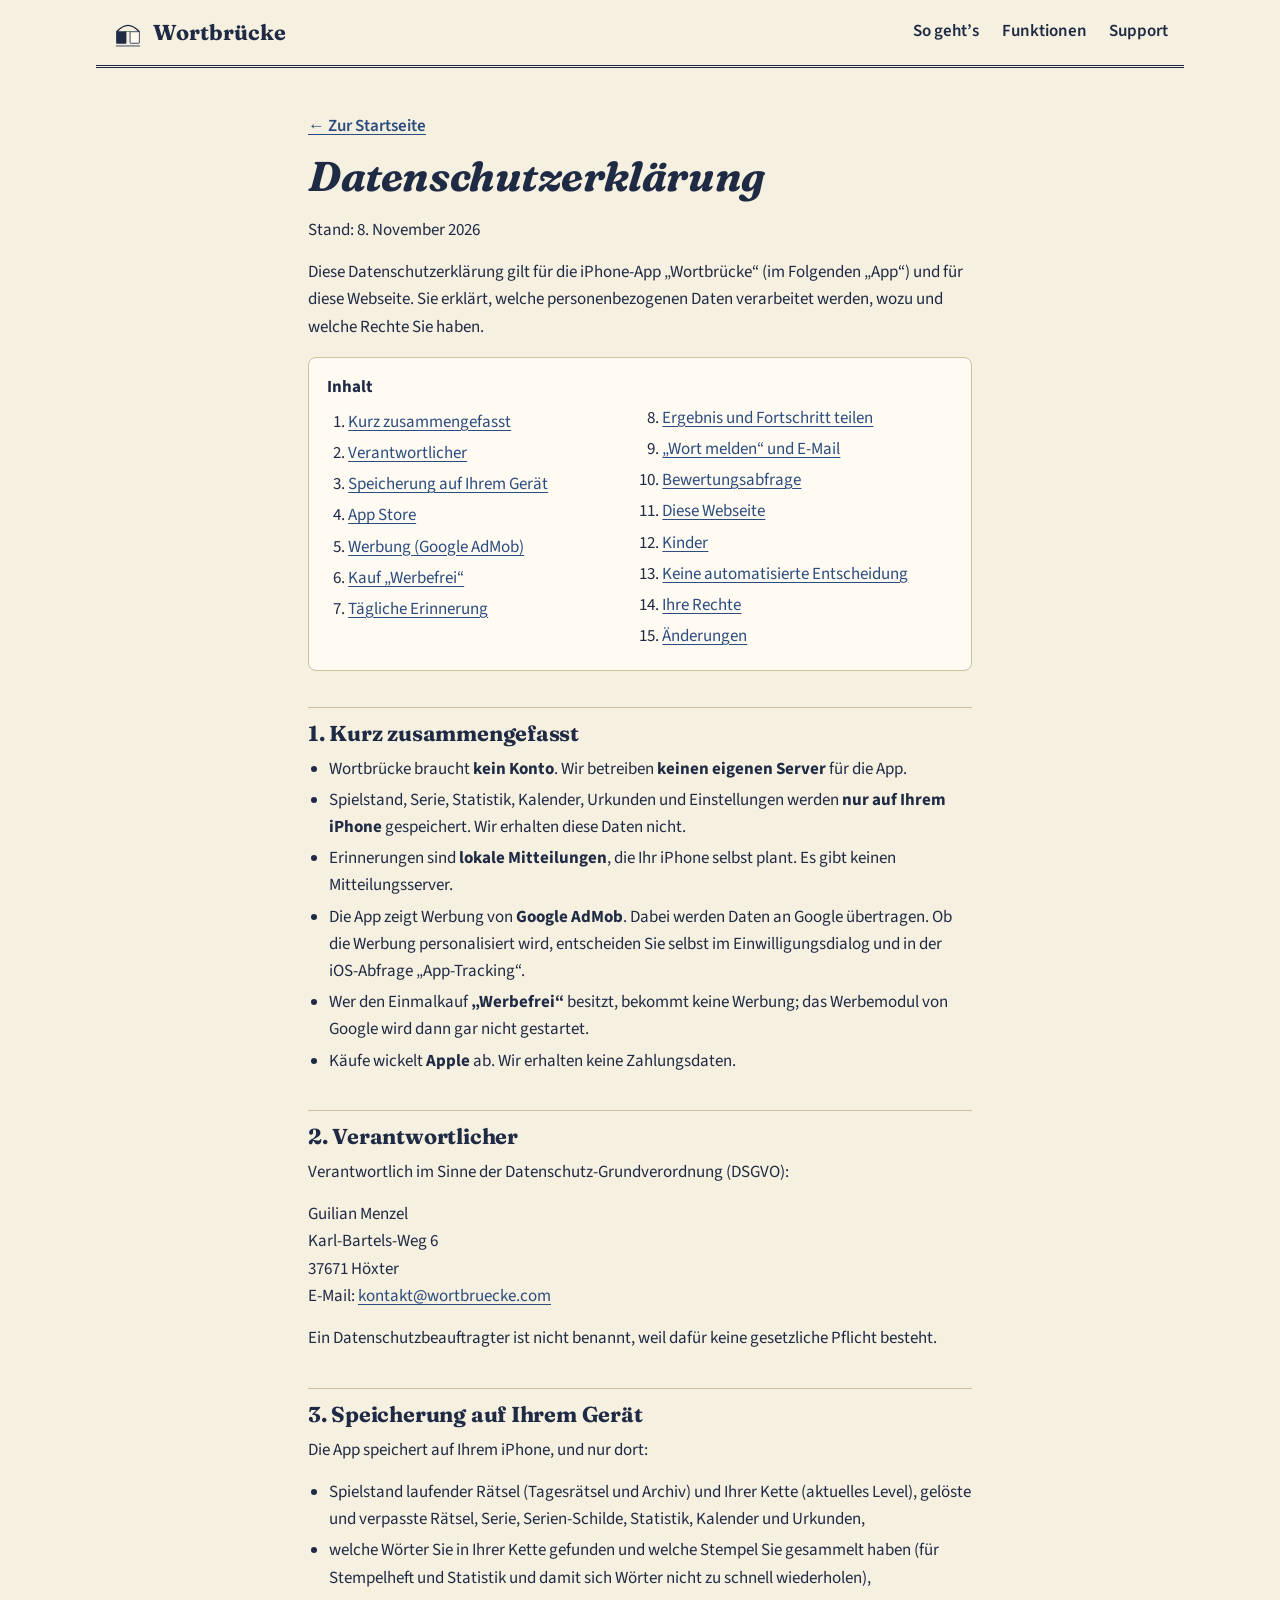
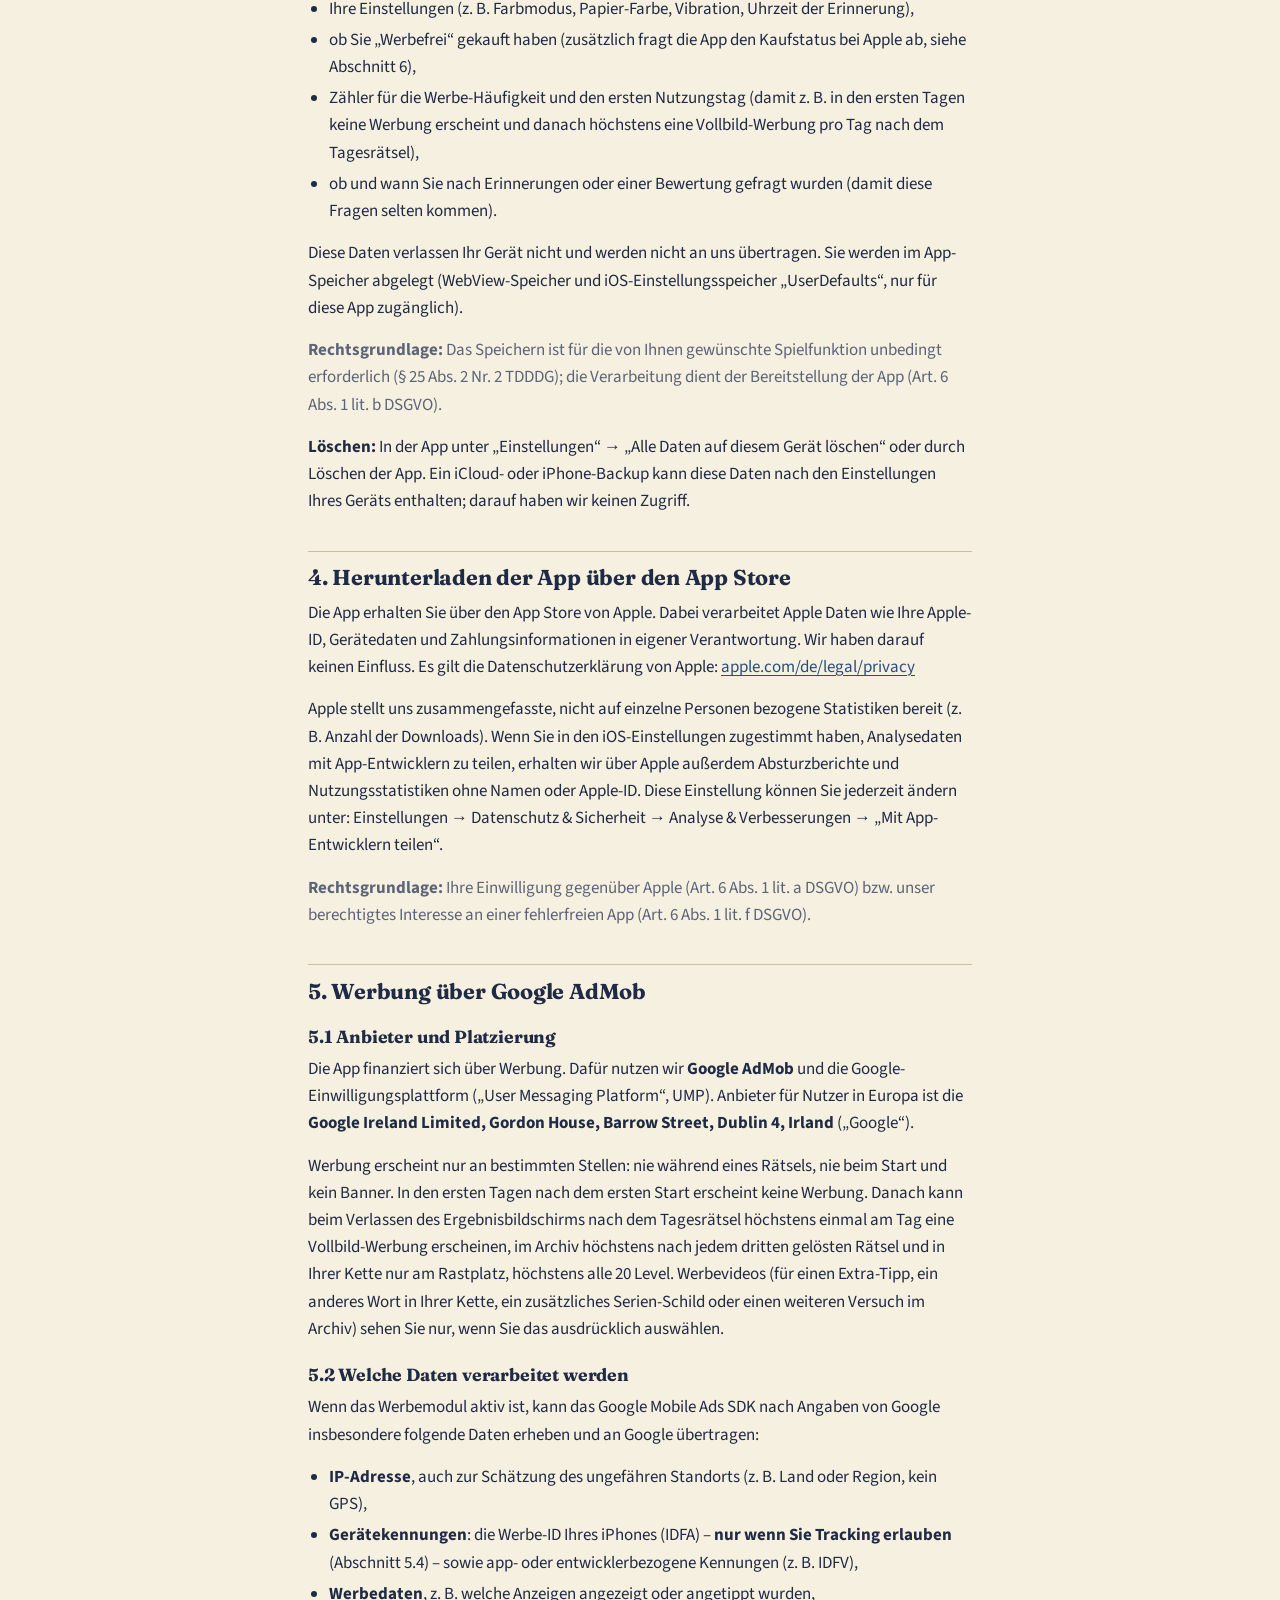
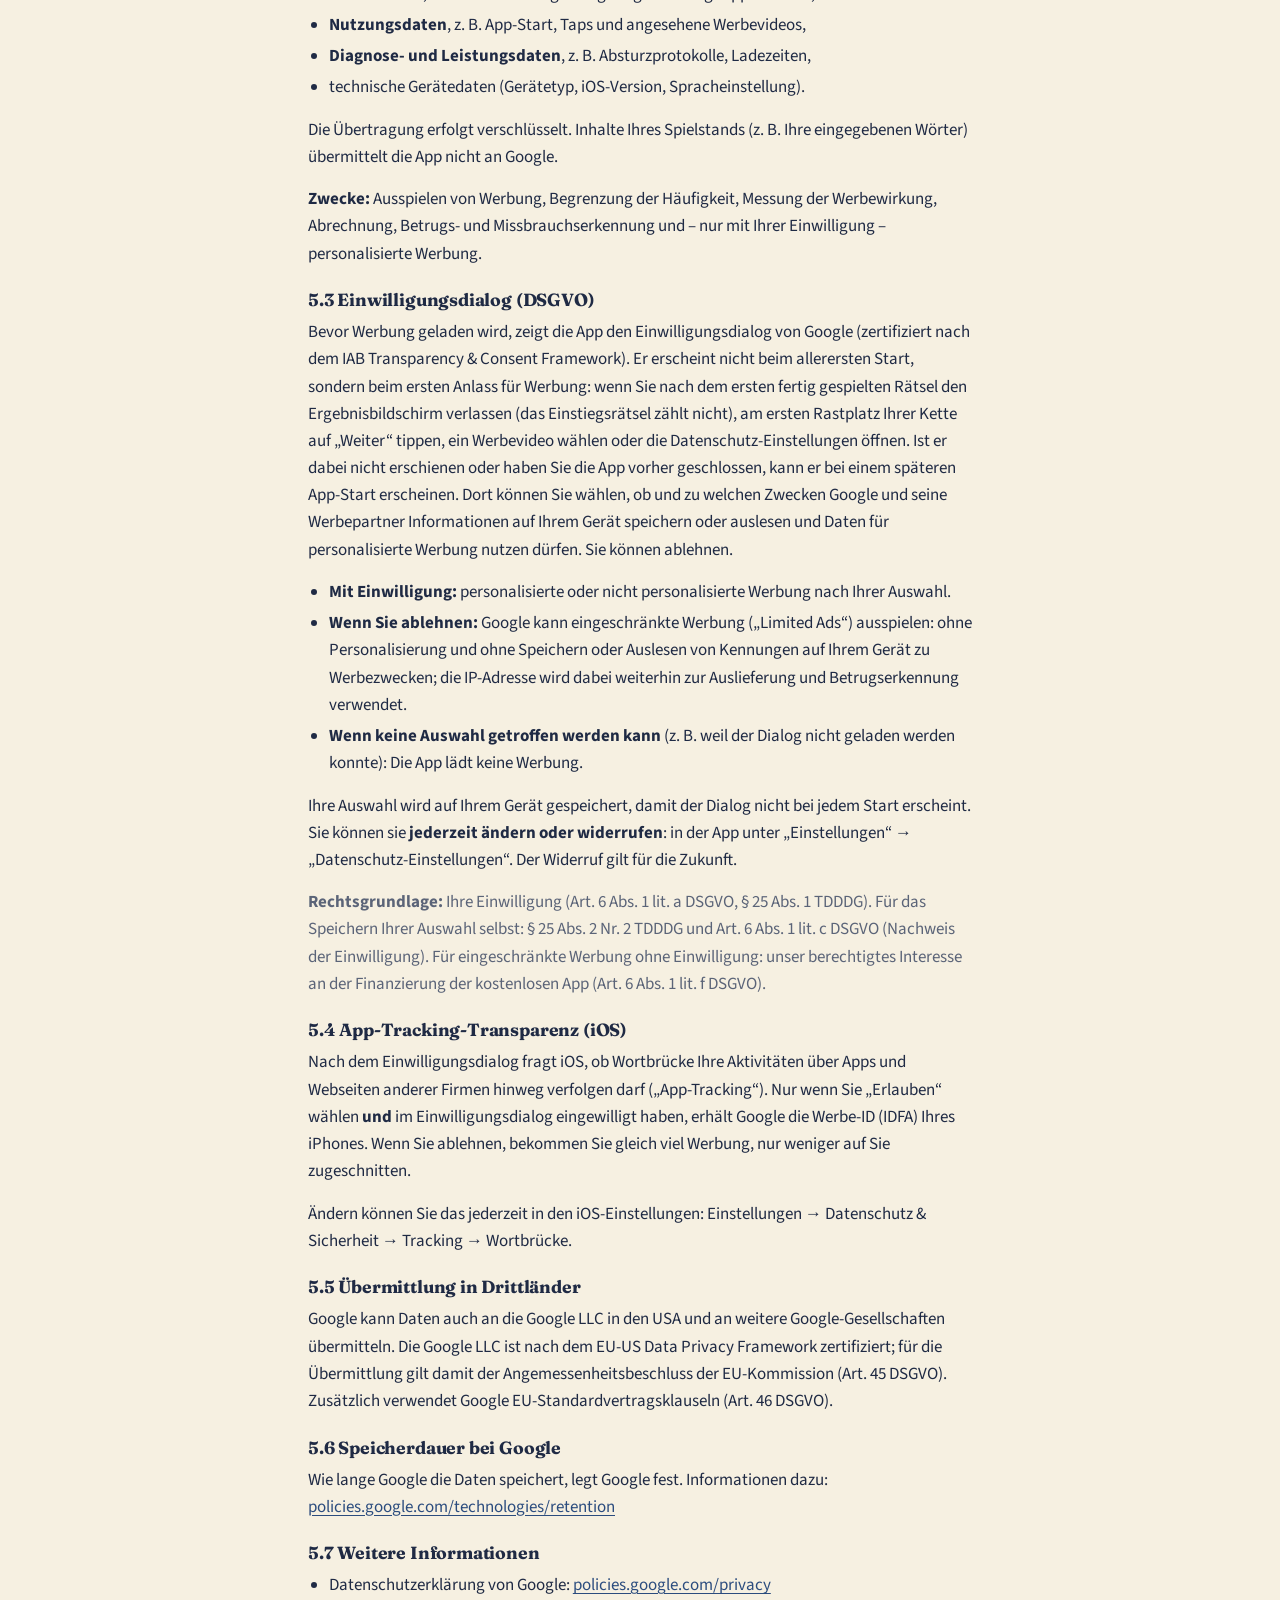
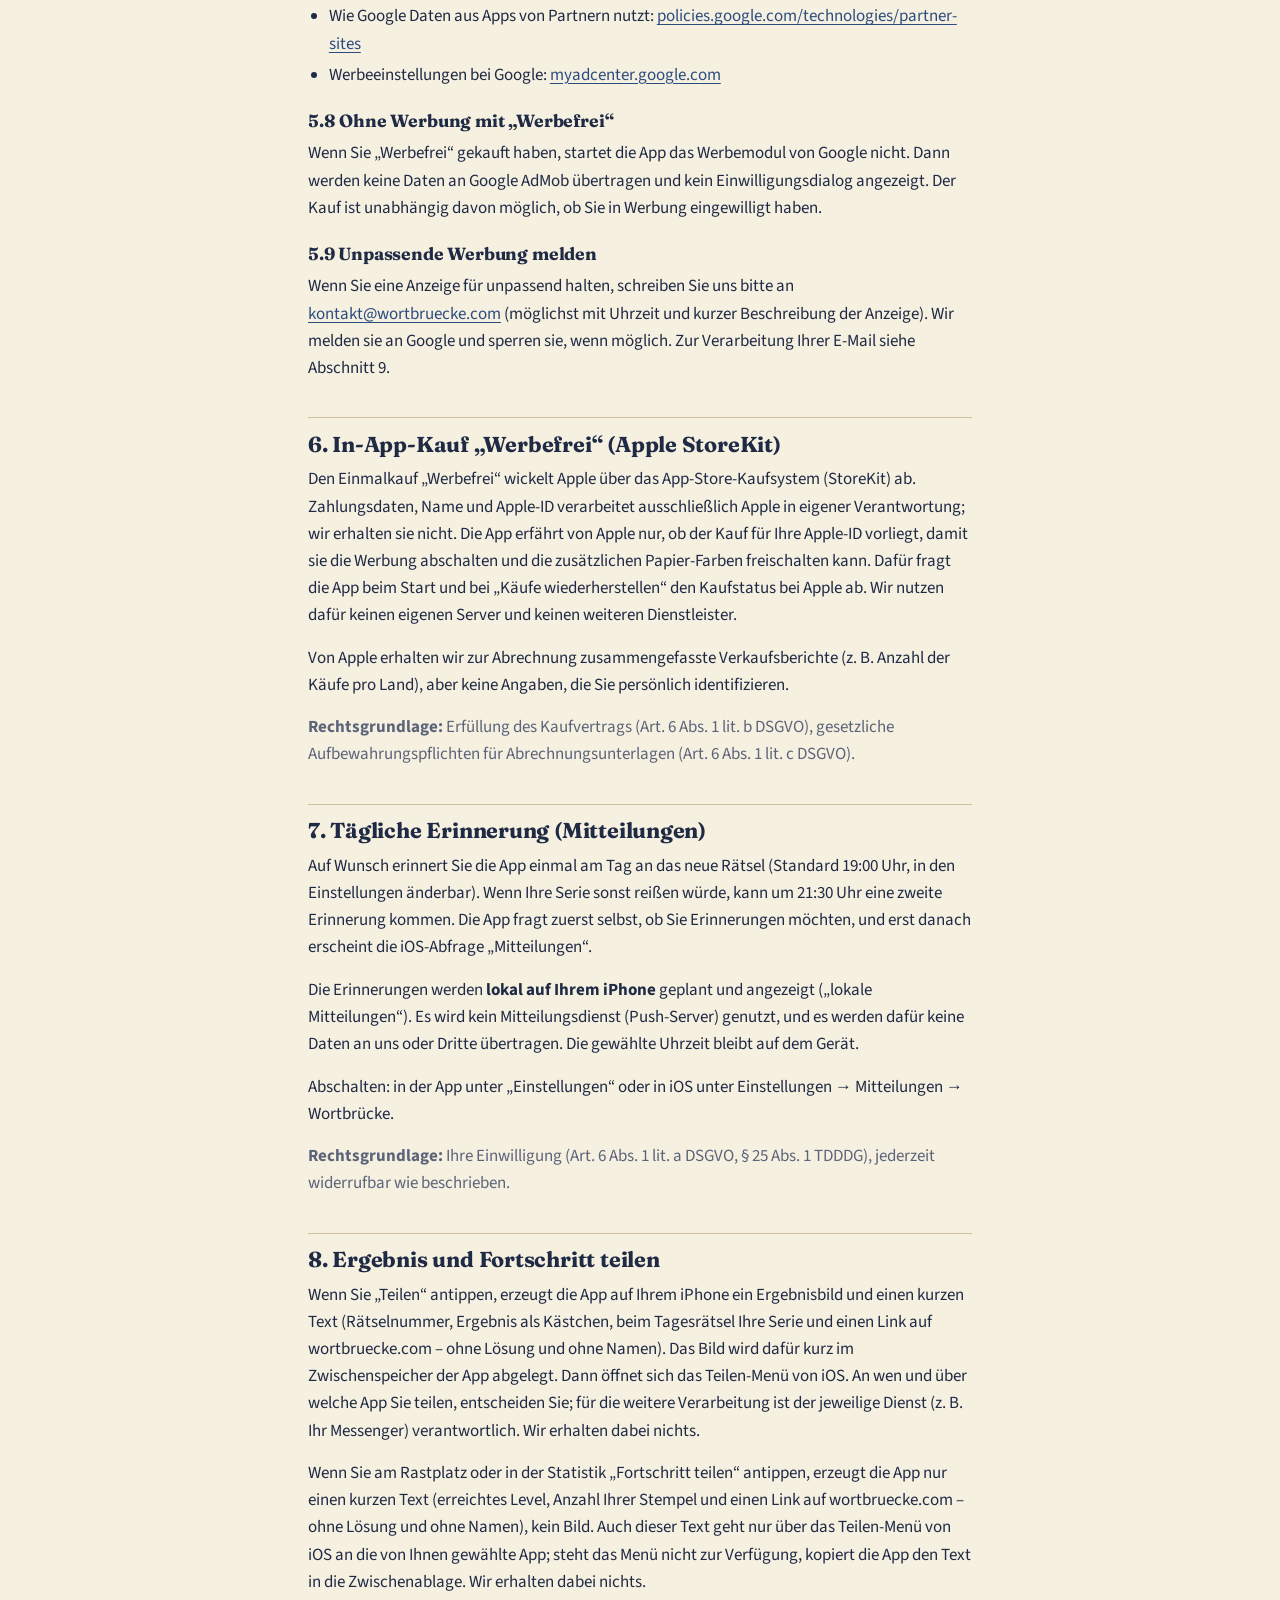
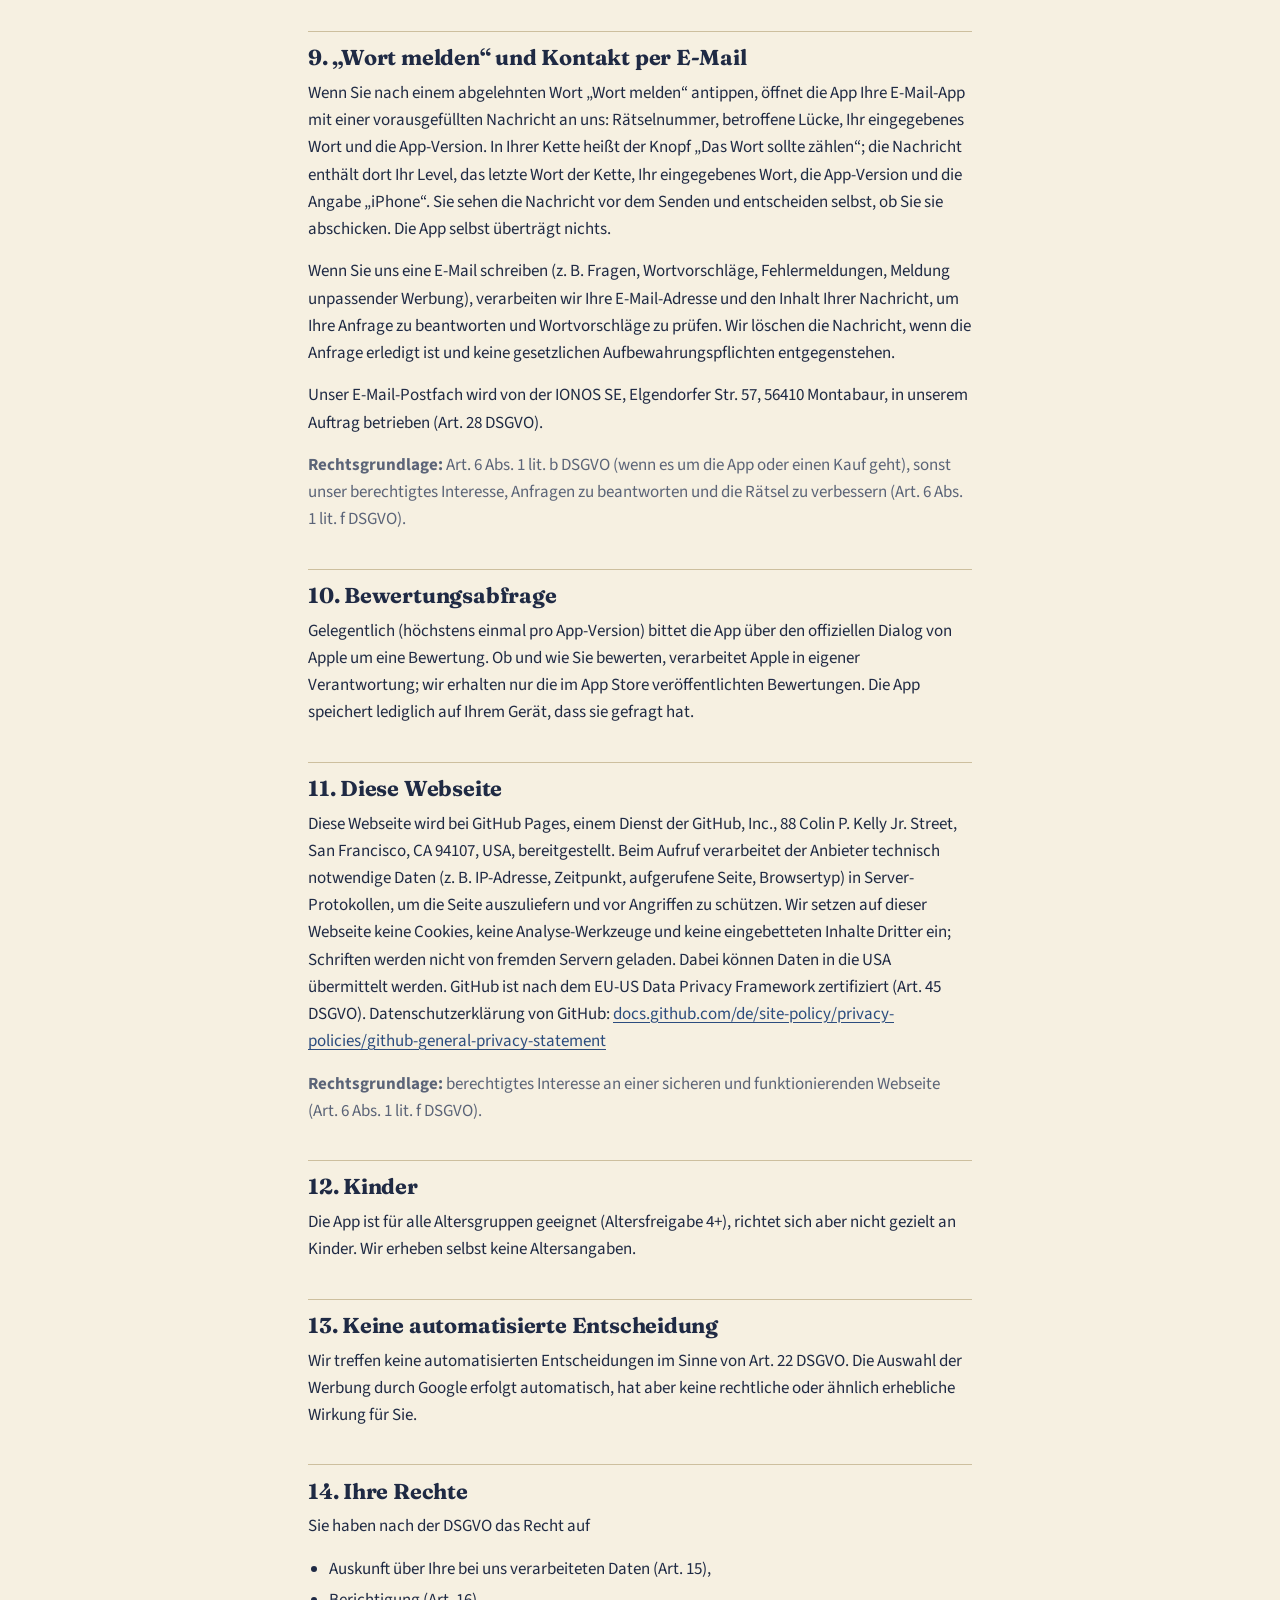
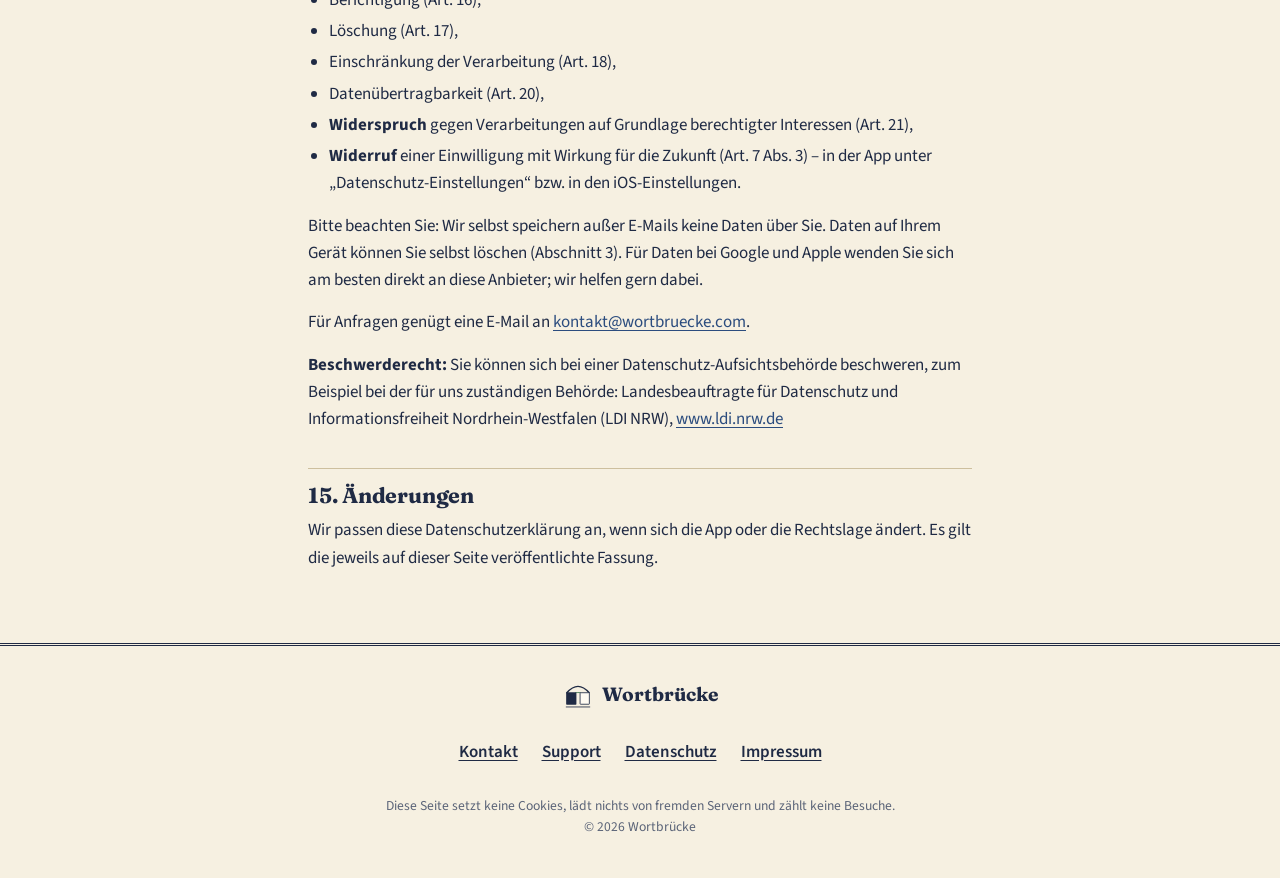
==== commit 1d0da0d3: "Datenschutz: IONOS als Auftragsverarbeiter (Abschnitt 9), Link wortbruecke.com im Teilen-Text (8), A" ====
--- a/datenschutz.html
+++ b/datenschutz.html
@@ -145,7 +145,7 @@
 <ul>
   <li>Datenschutzerklärung von Google: <a href="https://policies.google.com/privacy?hl=de">policies.google.com/privacy</a></li>
   <li>Wie Google Daten aus Apps von Partnern nutzt: <a href="https://policies.google.com/technologies/partner-sites?hl=de">policies.google.com/technologies/partner-sites</a></li>
-  <li>Werbeeinstellungen bei Google: <a href="https://adssettings.google.com">adssettings.google.com</a></li>
+  <li>Werbeeinstellungen bei Google: <a href="https://myadcenter.google.com">myadcenter.google.com</a></li>
 </ul>
 
 <h3>5.8 Ohne Werbung mit „Werbefrei“</h3>
@@ -166,12 +166,13 @@
 <p class="legal"><strong>Rechtsgrundlage:</strong> Ihre Einwilligung (Art. 6 Abs. 1 lit. a DSGVO, § 25 Abs. 1 TDDDG), jederzeit widerrufbar wie beschrieben.</p>
 
 <h2 id="teilen">8. Ergebnis und Fortschritt teilen</h2>
-<p>Wenn Sie „Teilen“ antippen, erzeugt die App auf Ihrem iPhone ein Ergebnisbild und einen kurzen Text (Rätselnummer, Ergebnis als Kästchen, beim Tagesrätsel Ihre Serie – ohne Lösung und ohne Namen). Das Bild wird dafür kurz im Zwischenspeicher der App abgelegt. Dann öffnet sich das Teilen-Menü von iOS. An wen und über welche App Sie teilen, entscheiden Sie; für die weitere Verarbeitung ist der jeweilige Dienst (z. B. Ihr Messenger) verantwortlich. Wir erhalten dabei nichts.</p>
-<p>Wenn Sie am Rastplatz oder in der Statistik „Fortschritt teilen“ antippen, erzeugt die App nur einen kurzen Text (erreichtes Level und Anzahl Ihrer Stempel – ohne Lösung und ohne Namen), kein Bild. Auch dieser Text geht nur über das Teilen-Menü von iOS an die von Ihnen gewählte App; steht das Menü nicht zur Verfügung, kopiert die App den Text in die Zwischenablage. Wir erhalten dabei nichts.</p>
+<p>Wenn Sie „Teilen“ antippen, erzeugt die App auf Ihrem iPhone ein Ergebnisbild und einen kurzen Text (Rätselnummer, Ergebnis als Kästchen, beim Tagesrätsel Ihre Serie und einen Link auf wortbruecke.com – ohne Lösung und ohne Namen). Das Bild wird dafür kurz im Zwischenspeicher der App abgelegt. Dann öffnet sich das Teilen-Menü von iOS. An wen und über welche App Sie teilen, entscheiden Sie; für die weitere Verarbeitung ist der jeweilige Dienst (z. B. Ihr Messenger) verantwortlich. Wir erhalten dabei nichts.</p>
+<p>Wenn Sie am Rastplatz oder in der Statistik „Fortschritt teilen“ antippen, erzeugt die App nur einen kurzen Text (erreichtes Level, Anzahl Ihrer Stempel und einen Link auf wortbruecke.com – ohne Lösung und ohne Namen), kein Bild. Auch dieser Text geht nur über das Teilen-Menü von iOS an die von Ihnen gewählte App; steht das Menü nicht zur Verfügung, kopiert die App den Text in die Zwischenablage. Wir erhalten dabei nichts.</p>
 
 <h2 id="email">9. „Wort melden“ und Kontakt per E-Mail</h2>
 <p>Wenn Sie nach einem abgelehnten Wort „Wort melden“ antippen, öffnet die App Ihre E-Mail-App mit einer vorausgefüllten Nachricht an uns: Rätselnummer, betroffene Lücke, Ihr eingegebenes Wort und die App-Version. In Ihrer Kette heißt der Knopf „Das Wort sollte zählen“; die Nachricht enthält dort Ihr Level, das letzte Wort der Kette, Ihr eingegebenes Wort, die App-Version und die Angabe „iPhone“. Sie sehen die Nachricht vor dem Senden und entscheiden selbst, ob Sie sie abschicken. Die App selbst überträgt nichts.</p>
 <p>Wenn Sie uns eine E-Mail schreiben (z. B. Fragen, Wortvorschläge, Fehlermeldungen, Meldung unpassender Werbung), verarbeiten wir Ihre E-Mail-Adresse und den Inhalt Ihrer Nachricht, um Ihre Anfrage zu beantworten und Wortvorschläge zu prüfen. Wir löschen die Nachricht, wenn die Anfrage erledigt ist und keine gesetzlichen Aufbewahrungspflichten entgegenstehen.</p>
+<p>Unser E-Mail-Postfach wird von der IONOS SE, Elgendorfer Str. 57, 56410 Montabaur, in unserem Auftrag betrieben (Art. 28 DSGVO).</p>
 <p class="legal"><strong>Rechtsgrundlage:</strong> Art. 6 Abs. 1 lit. b DSGVO (wenn es um die App oder einen Kauf geht), sonst unser berechtigtes Interesse, Anfragen zu beantworten und die Rätsel zu verbessern (Art. 6 Abs. 1 lit. f DSGVO).</p>
 
 <h2 id="bewertung">10. Bewertungsabfrage</h2>
@@ -182,7 +183,7 @@
 <p class="legal"><strong>Rechtsgrundlage:</strong> berechtigtes Interesse an einer sicheren und funktionierenden Webseite (Art. 6 Abs. 1 lit. f DSGVO).</p>
 
 <h2 id="kinder">12. Kinder</h2>
-<p>Die App richtet sich nicht an Kinder unter 13 Jahren. Wir erheben selbst keine Altersangaben.</p>
+<p>Die App ist für alle Altersgruppen geeignet (Altersfreigabe 4+), richtet sich aber nicht gezielt an Kinder. Wir erheben selbst keine Altersangaben.</p>
 
 <h2 id="automatisiert">13. Keine automatisierte Entscheidung</h2>
 <p>Wir treffen keine automatisierten Entscheidungen im Sinne von Art. 22 DSGVO. Die Auswahl der Werbung durch Google erfolgt automatisch, hat aber keine rechtliche oder ähnlich erhebliche Wirkung für Sie.</p>
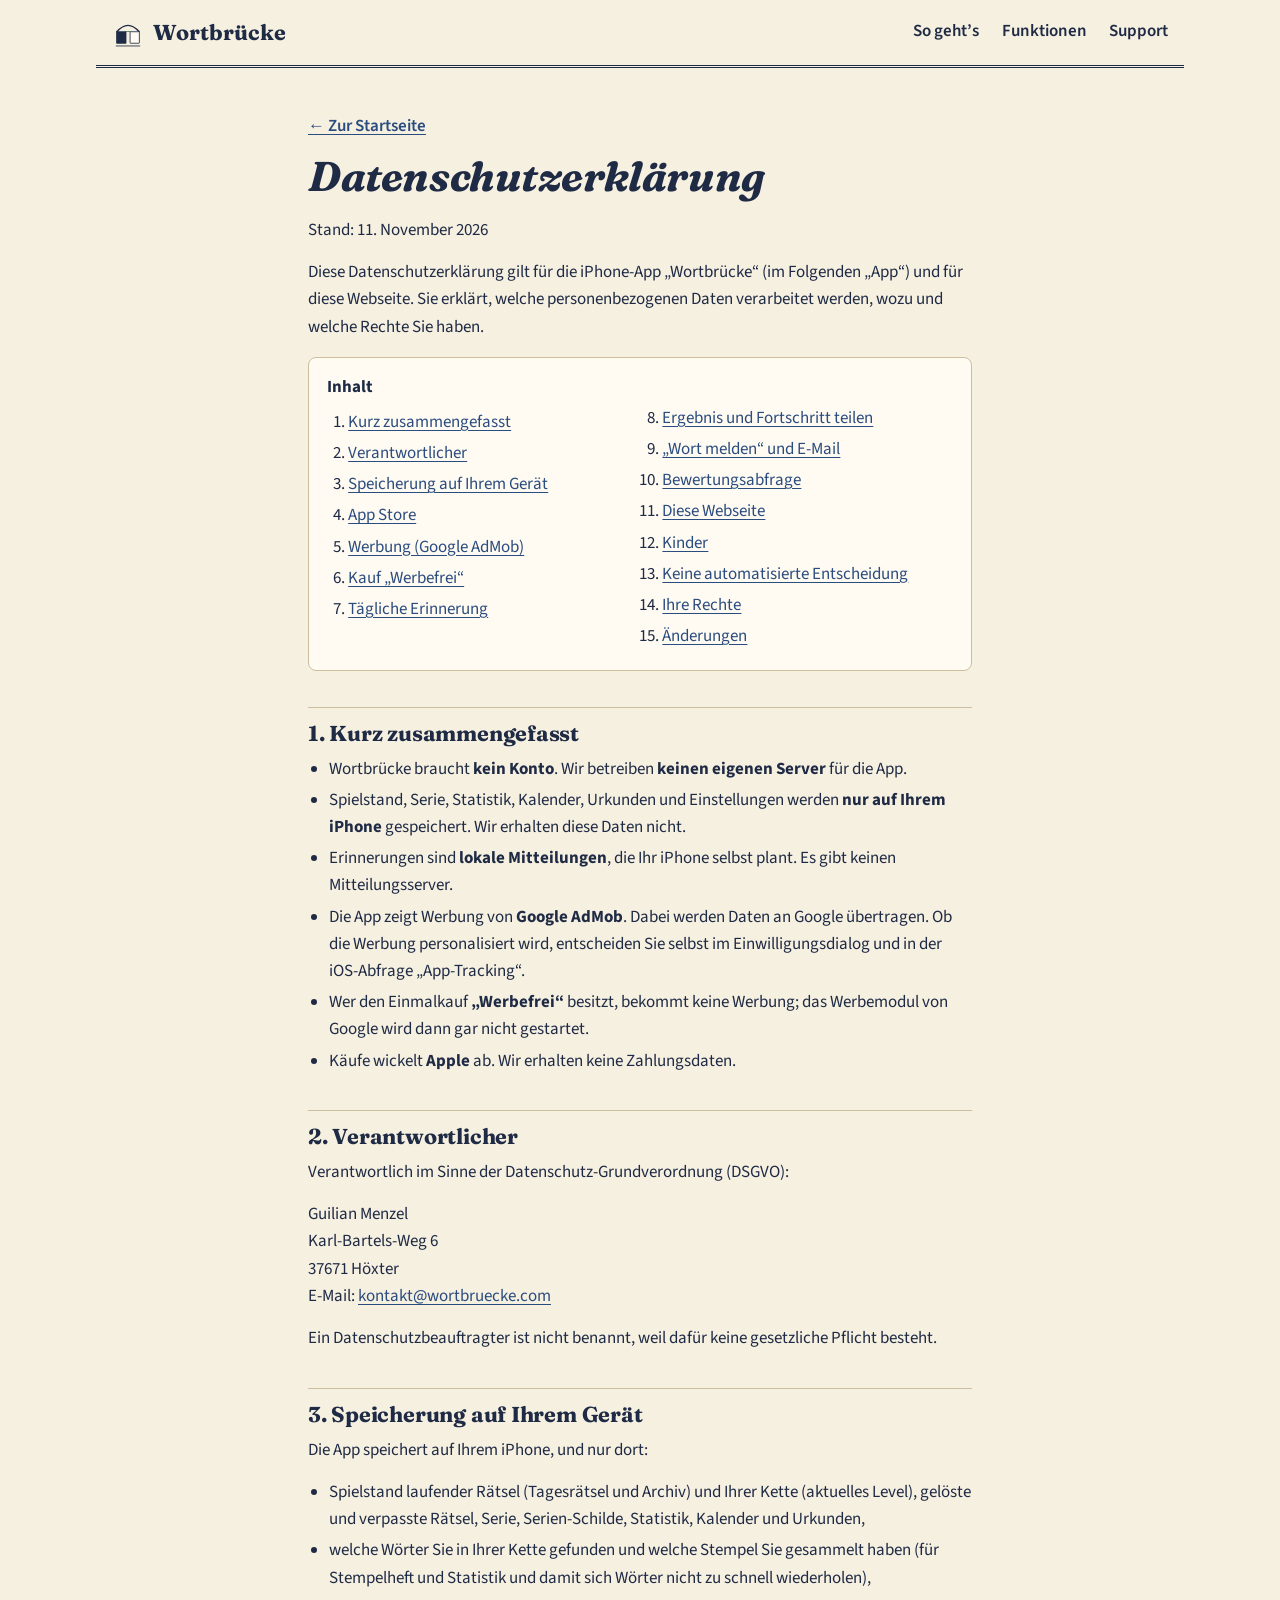
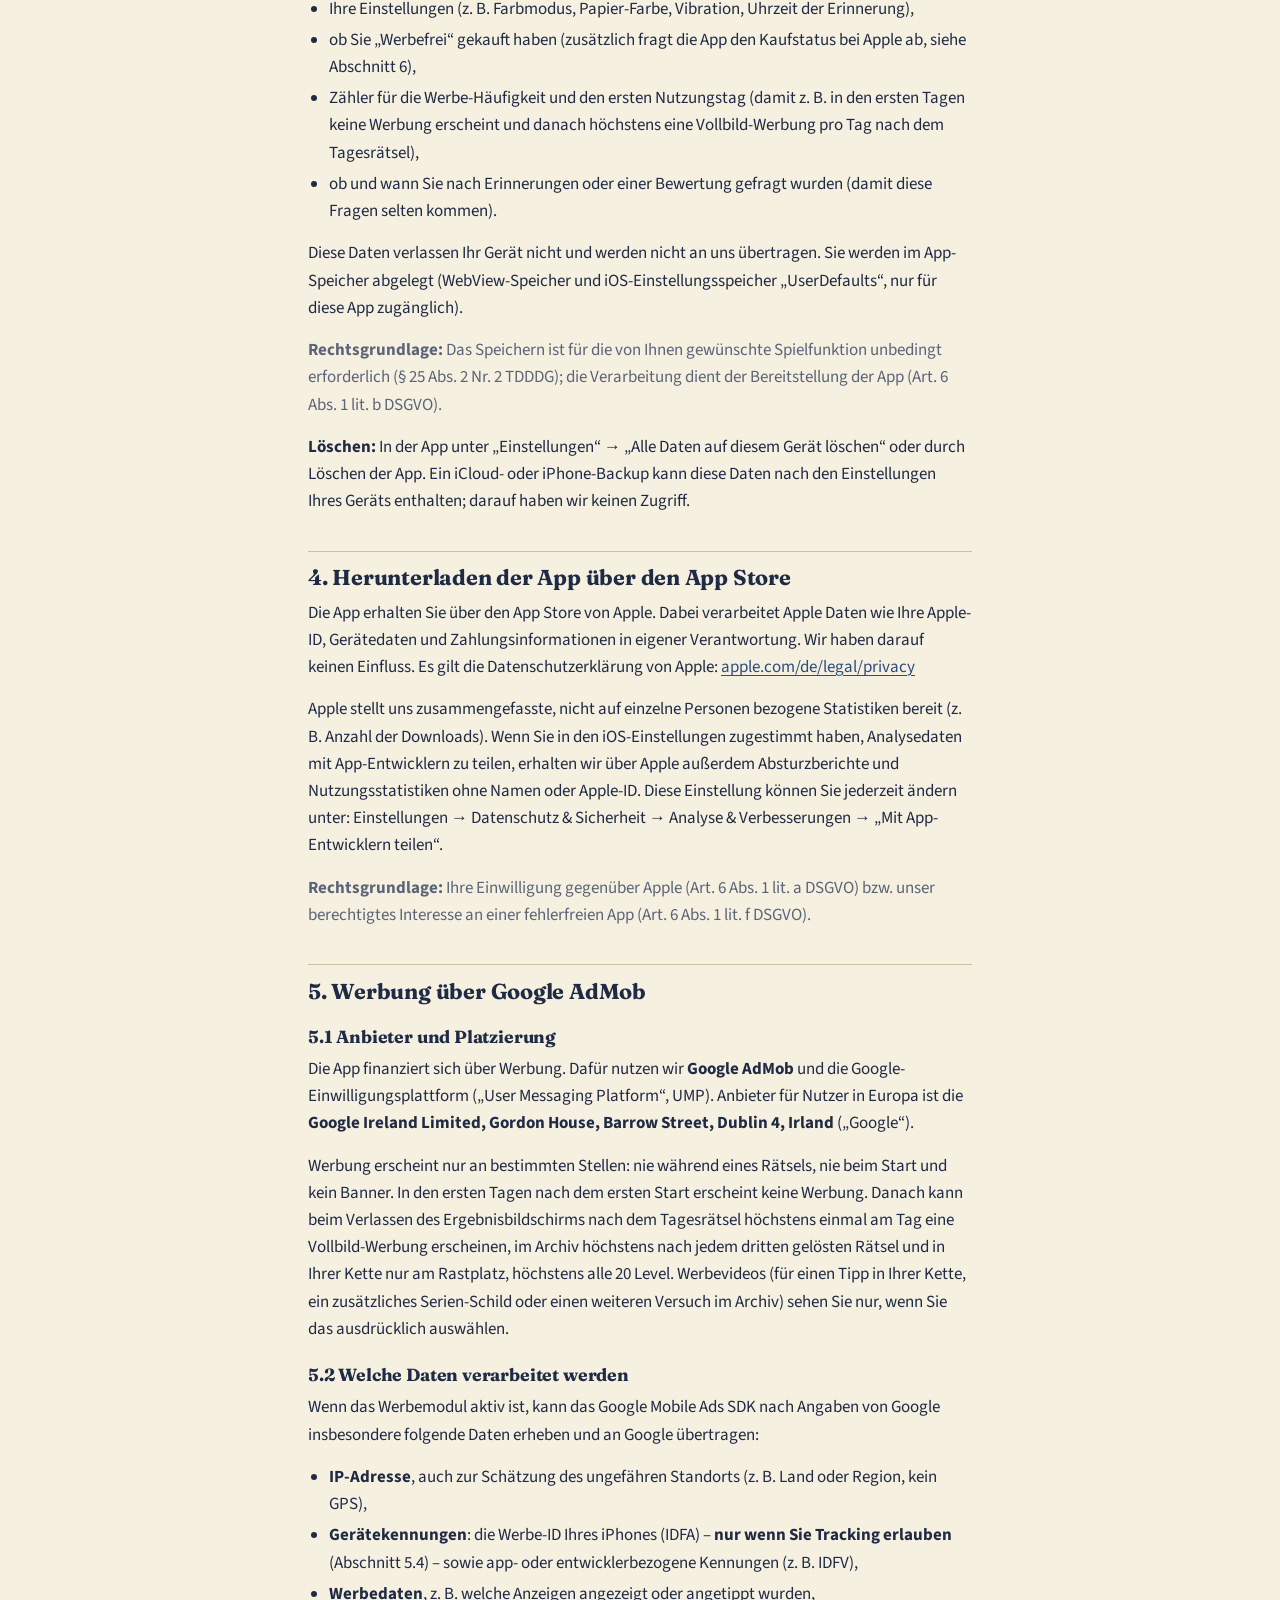
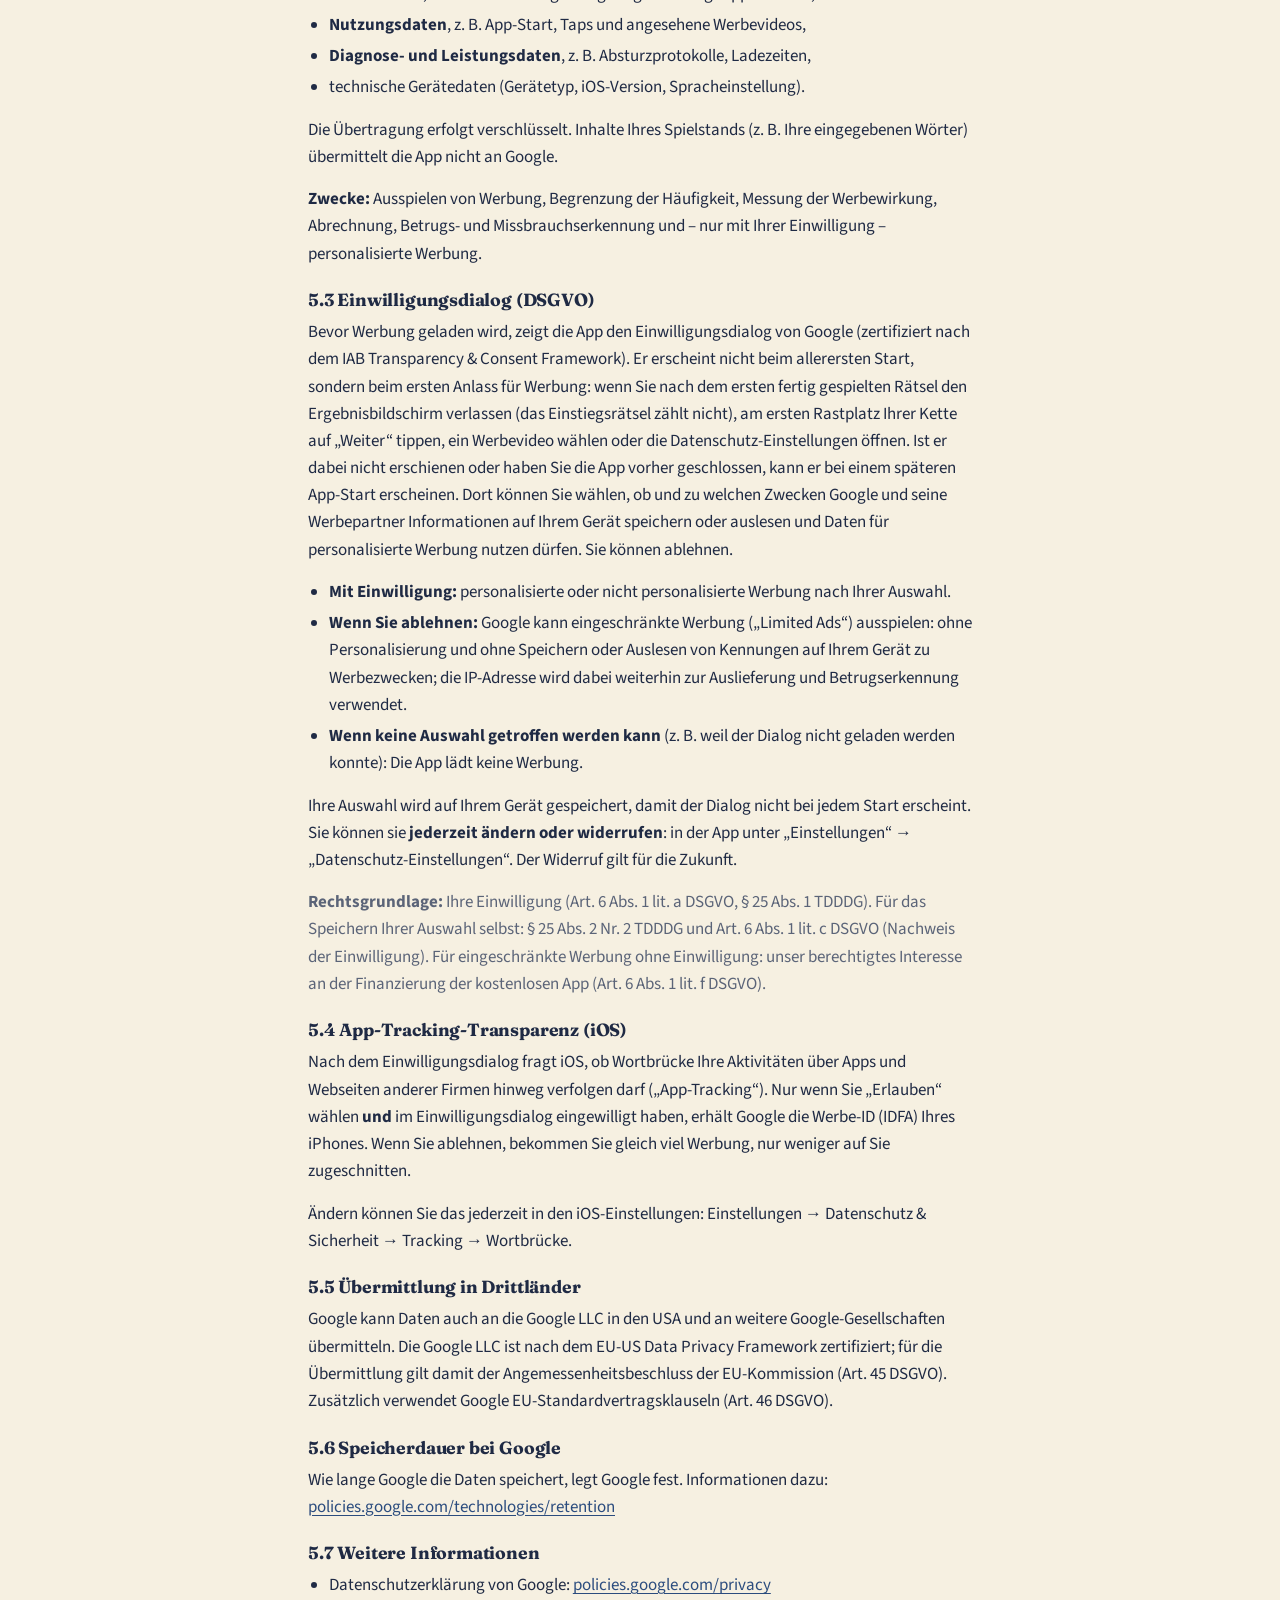
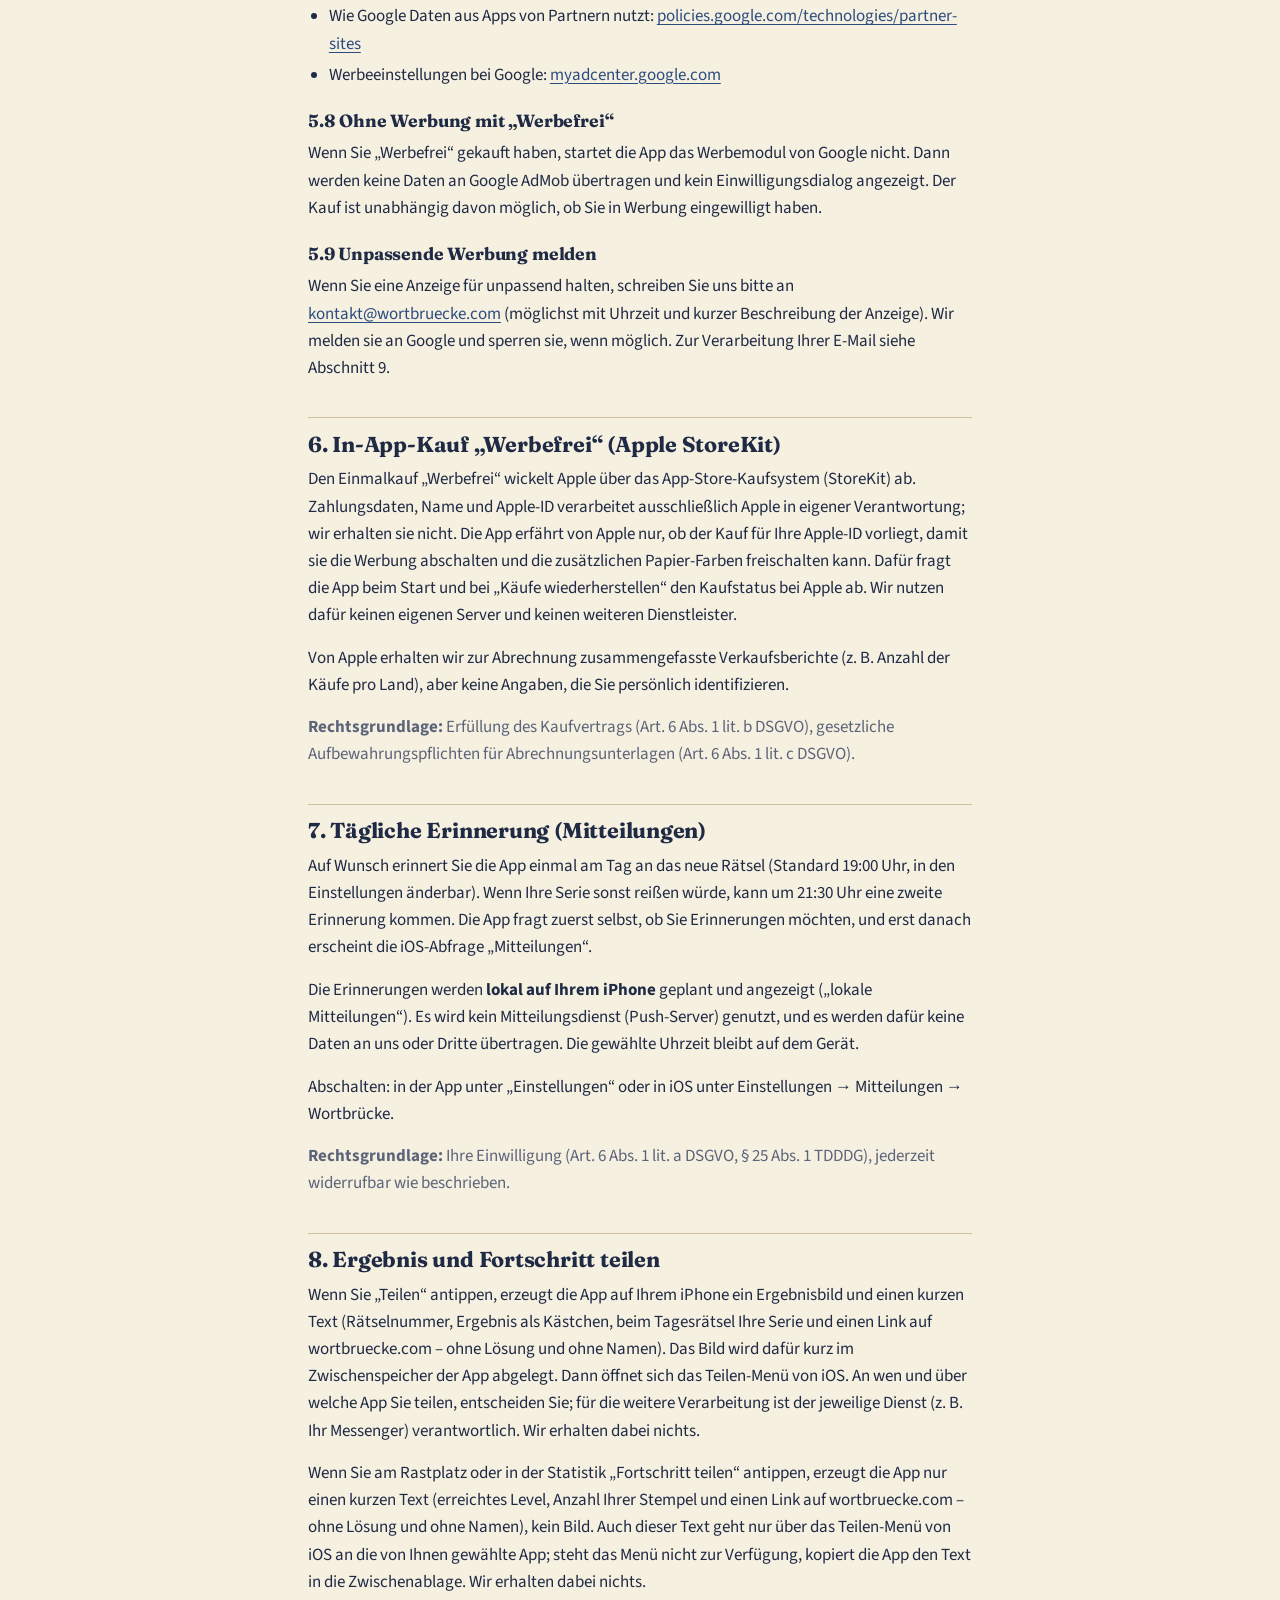
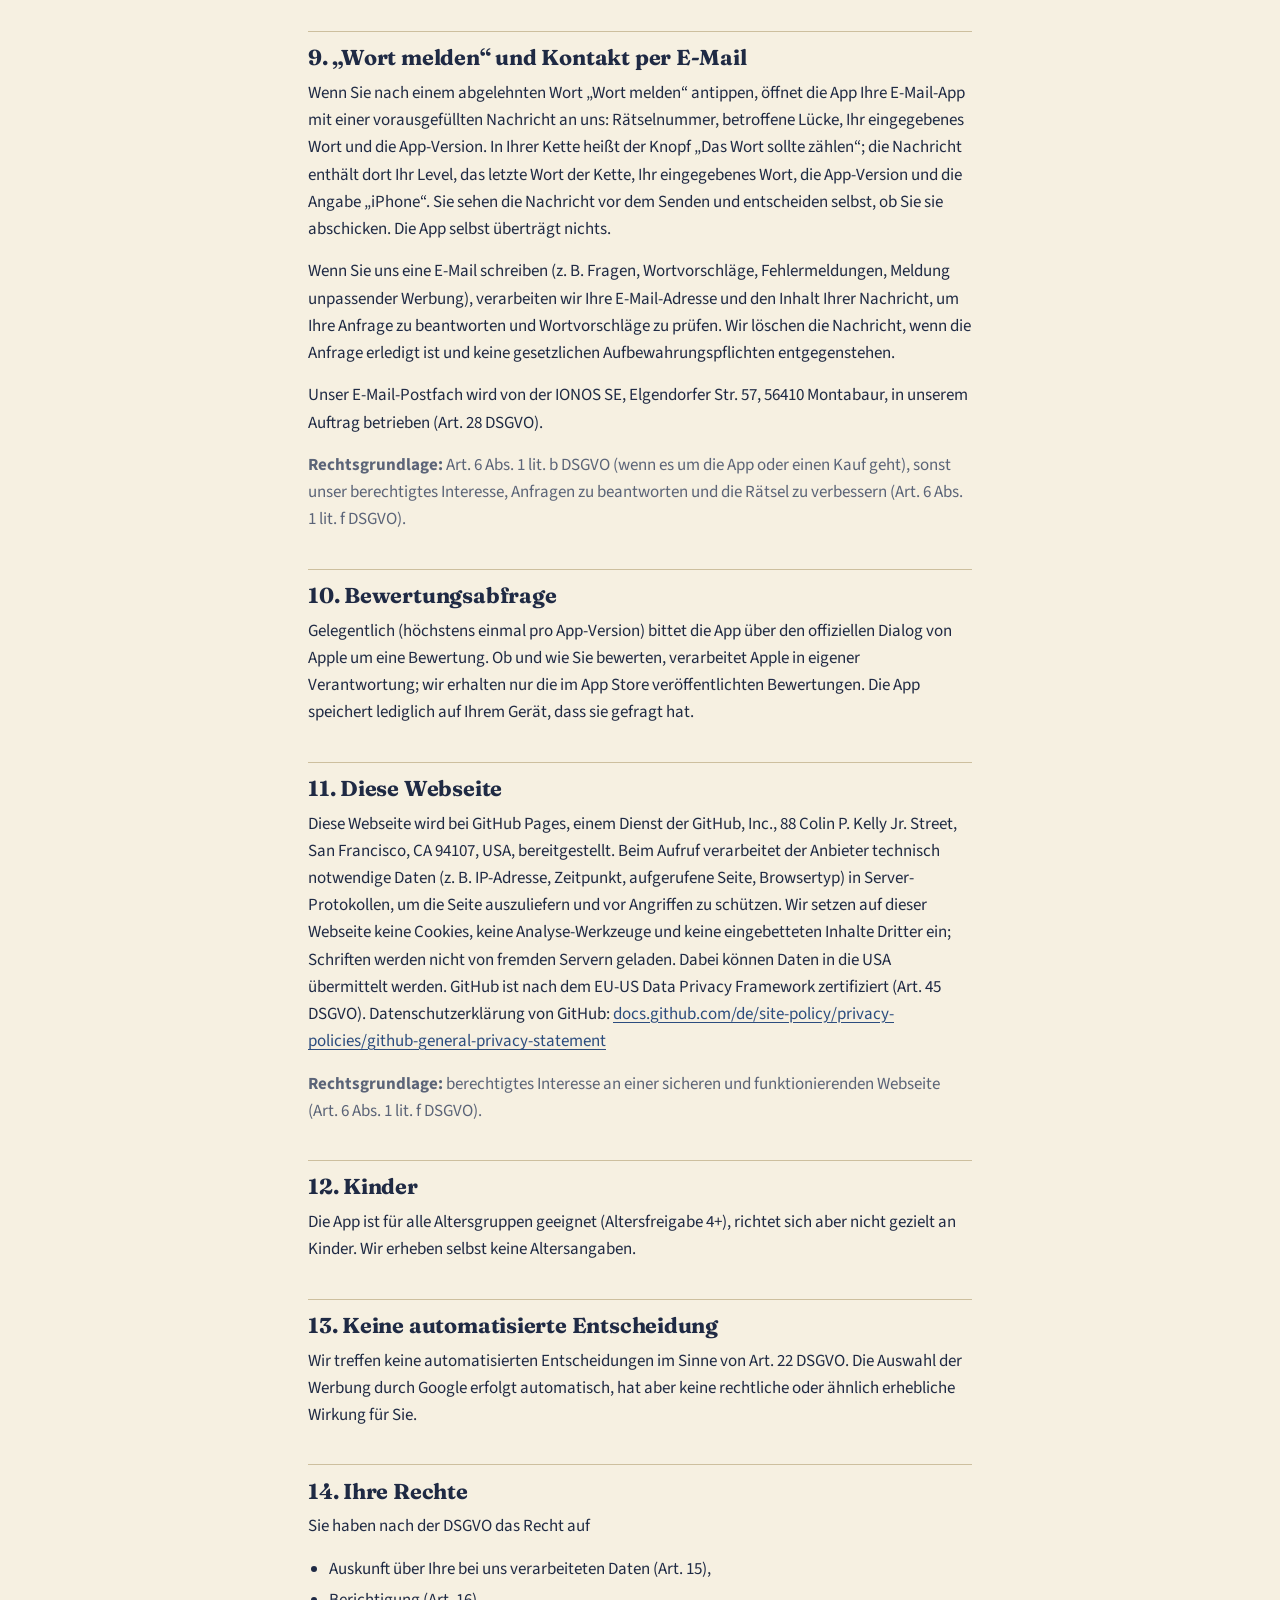
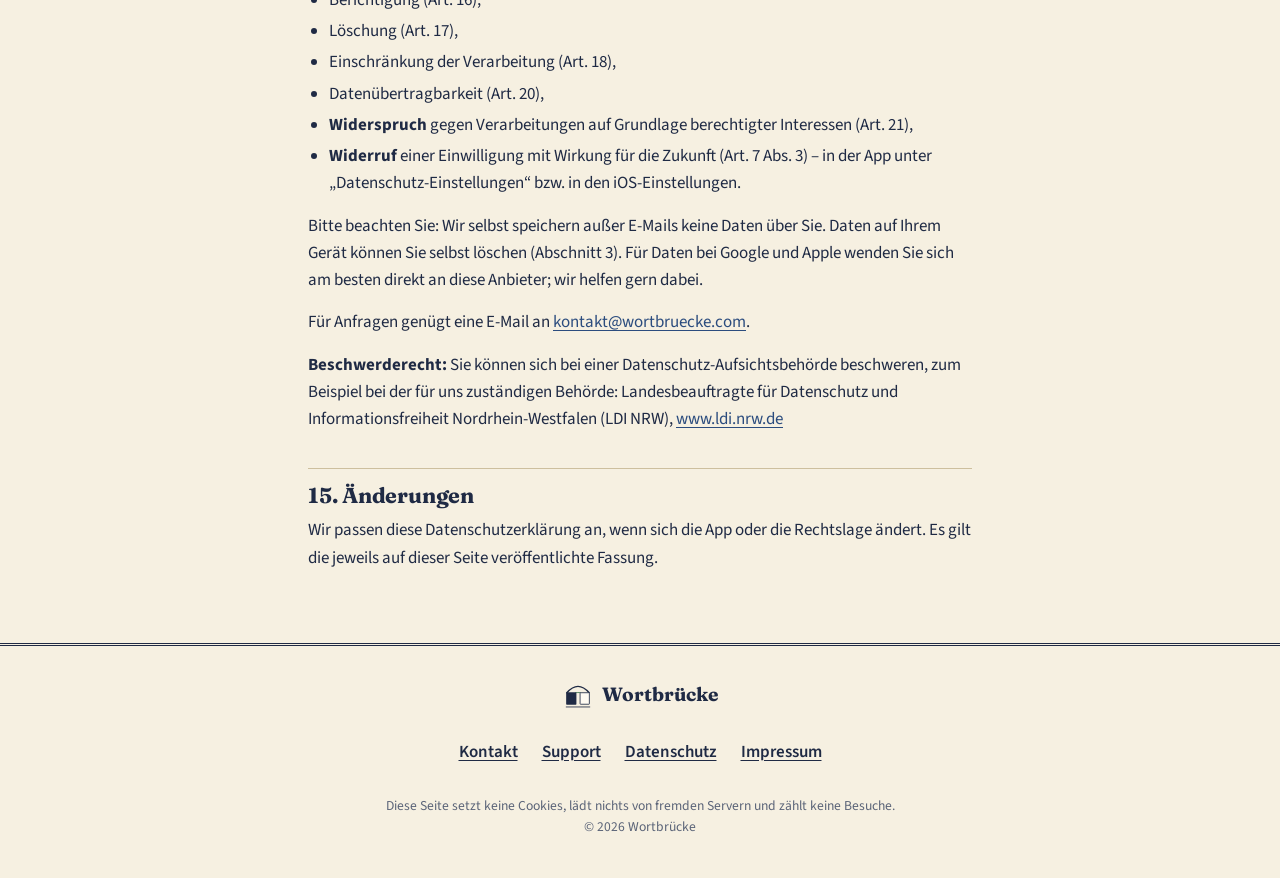
==== commit a7a48276: "Texte auf neues Tipp-System (Build 131): kein Tausch, kein Vorrat/Extra-Tipp; Kette max. halb so vie" ====
--- a/datenschutz.html
+++ b/datenschutz.html
@@ -38,7 +38,7 @@
   <a class="zurueck" href="/">&larr; Zur Startseite</a>
 
 <h1>Datenschutzerklärung</h1>
-<p>Stand: 8. November 2026</p>
+<p>Stand: 11. November 2026</p>
 
 <p>Diese Datenschutzerklärung gilt für die iPhone-App „Wortbrücke“ (im Folgenden „App“) und für diese Webseite. Sie erklärt, welche personenbezogenen Daten verarbeitet werden, wozu und welche Rechte Sie haben.</p>
 
@@ -106,7 +106,7 @@
 
 <h3>5.1 Anbieter und Platzierung</h3>
 <p>Die App finanziert sich über Werbung. Dafür nutzen wir <strong>Google AdMob</strong> und die Google-Einwilligungsplattform („User Messaging Platform“, UMP). Anbieter für Nutzer in Europa ist die <strong>Google Ireland Limited, Gordon House, Barrow Street, Dublin 4, Irland</strong> („Google“).</p>
-<p>Werbung erscheint nur an bestimmten Stellen: nie während eines Rätsels, nie beim Start und kein Banner. In den ersten Tagen nach dem ersten Start erscheint keine Werbung. Danach kann beim Verlassen des Ergebnisbildschirms nach dem Tagesrätsel höchstens einmal am Tag eine Vollbild-Werbung erscheinen, im Archiv höchstens nach jedem dritten gelösten Rätsel und in Ihrer Kette nur am Rastplatz, höchstens alle 20 Level. Werbevideos (für einen Extra-Tipp, ein anderes Wort in Ihrer Kette, ein zusätzliches Serien-Schild oder einen weiteren Versuch im Archiv) sehen Sie nur, wenn Sie das ausdrücklich auswählen.</p>
+<p>Werbung erscheint nur an bestimmten Stellen: nie während eines Rätsels, nie beim Start und kein Banner. In den ersten Tagen nach dem ersten Start erscheint keine Werbung. Danach kann beim Verlassen des Ergebnisbildschirms nach dem Tagesrätsel höchstens einmal am Tag eine Vollbild-Werbung erscheinen, im Archiv höchstens nach jedem dritten gelösten Rätsel und in Ihrer Kette nur am Rastplatz, höchstens alle 20 Level. Werbevideos (für einen Tipp in Ihrer Kette, ein zusätzliches Serien-Schild oder einen weiteren Versuch im Archiv) sehen Sie nur, wenn Sie das ausdrücklich auswählen.</p>
 
 <h3>5.2 Welche Daten verarbeitet werden</h3>
 <p>Wenn das Werbemodul aktiv ist, kann das Google Mobile Ads SDK nach Angaben von Google insbesondere folgende Daten erheben und an Google übertragen:</p>
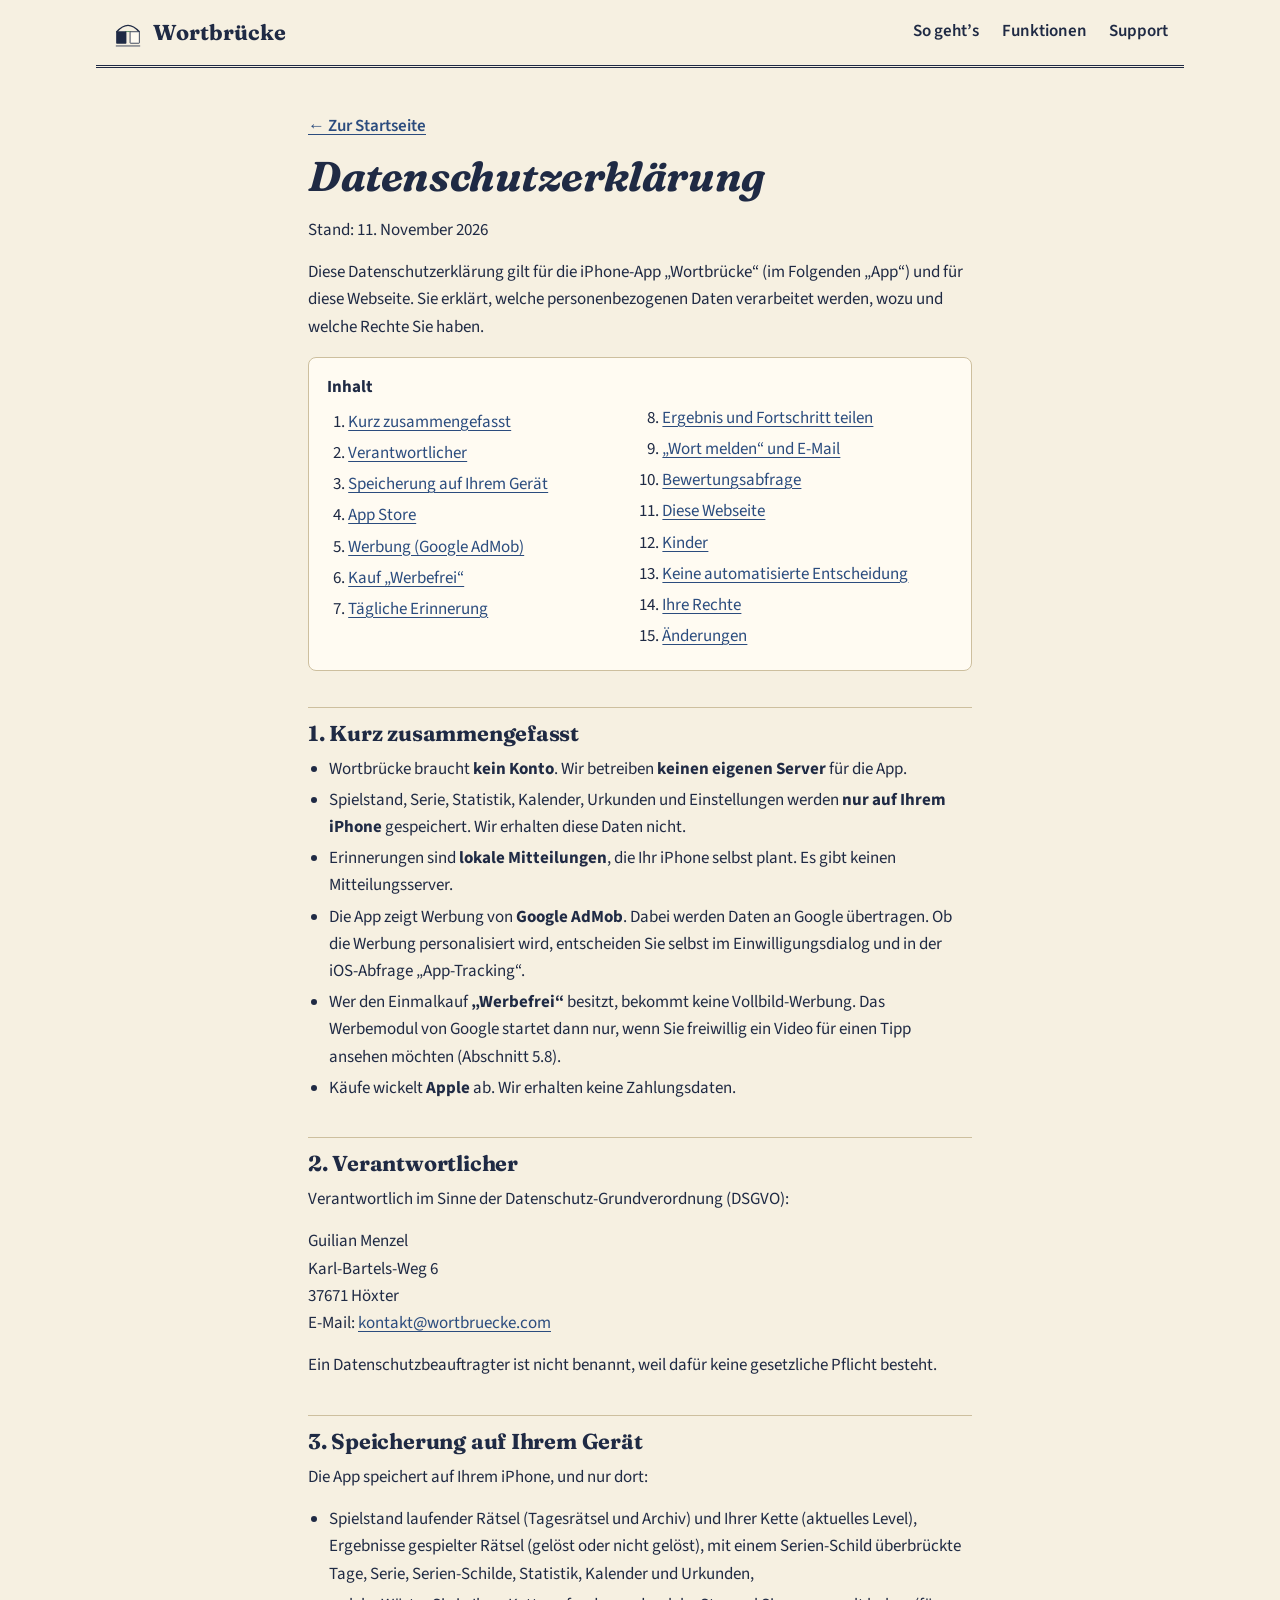
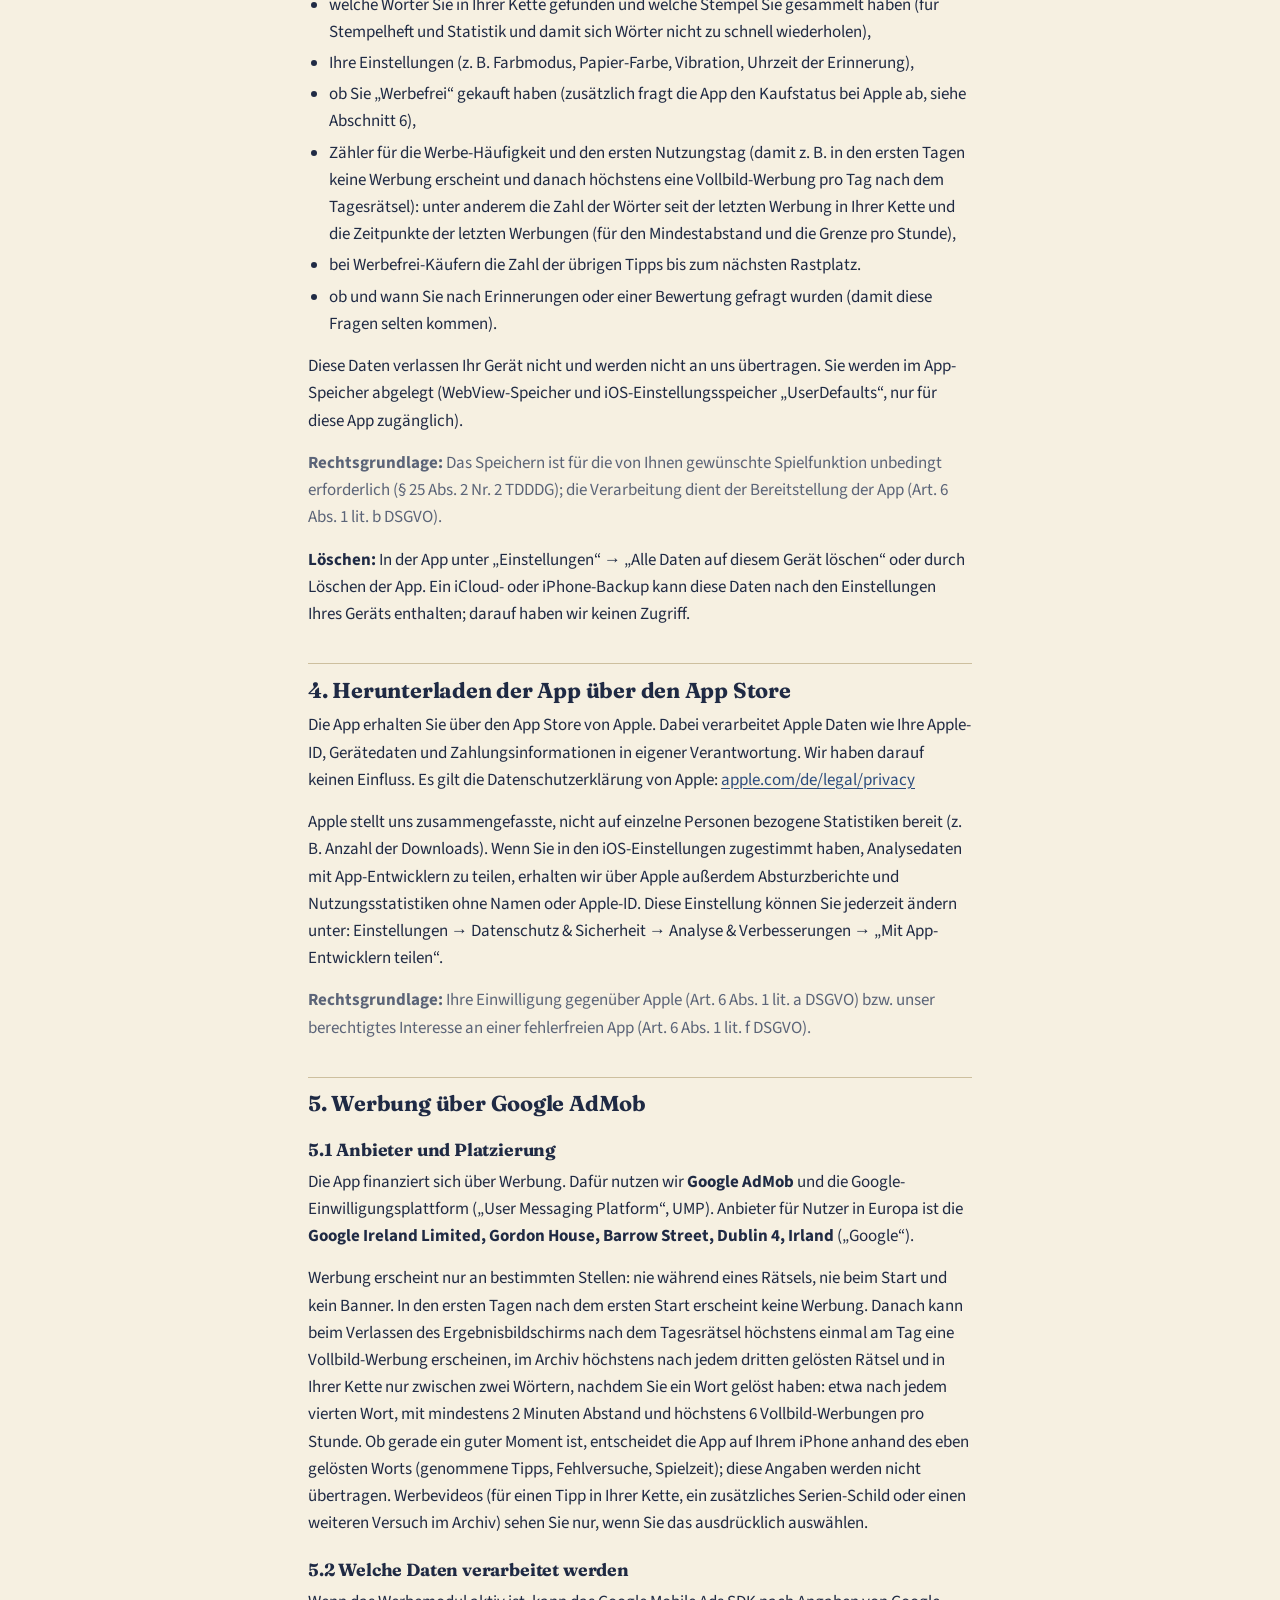
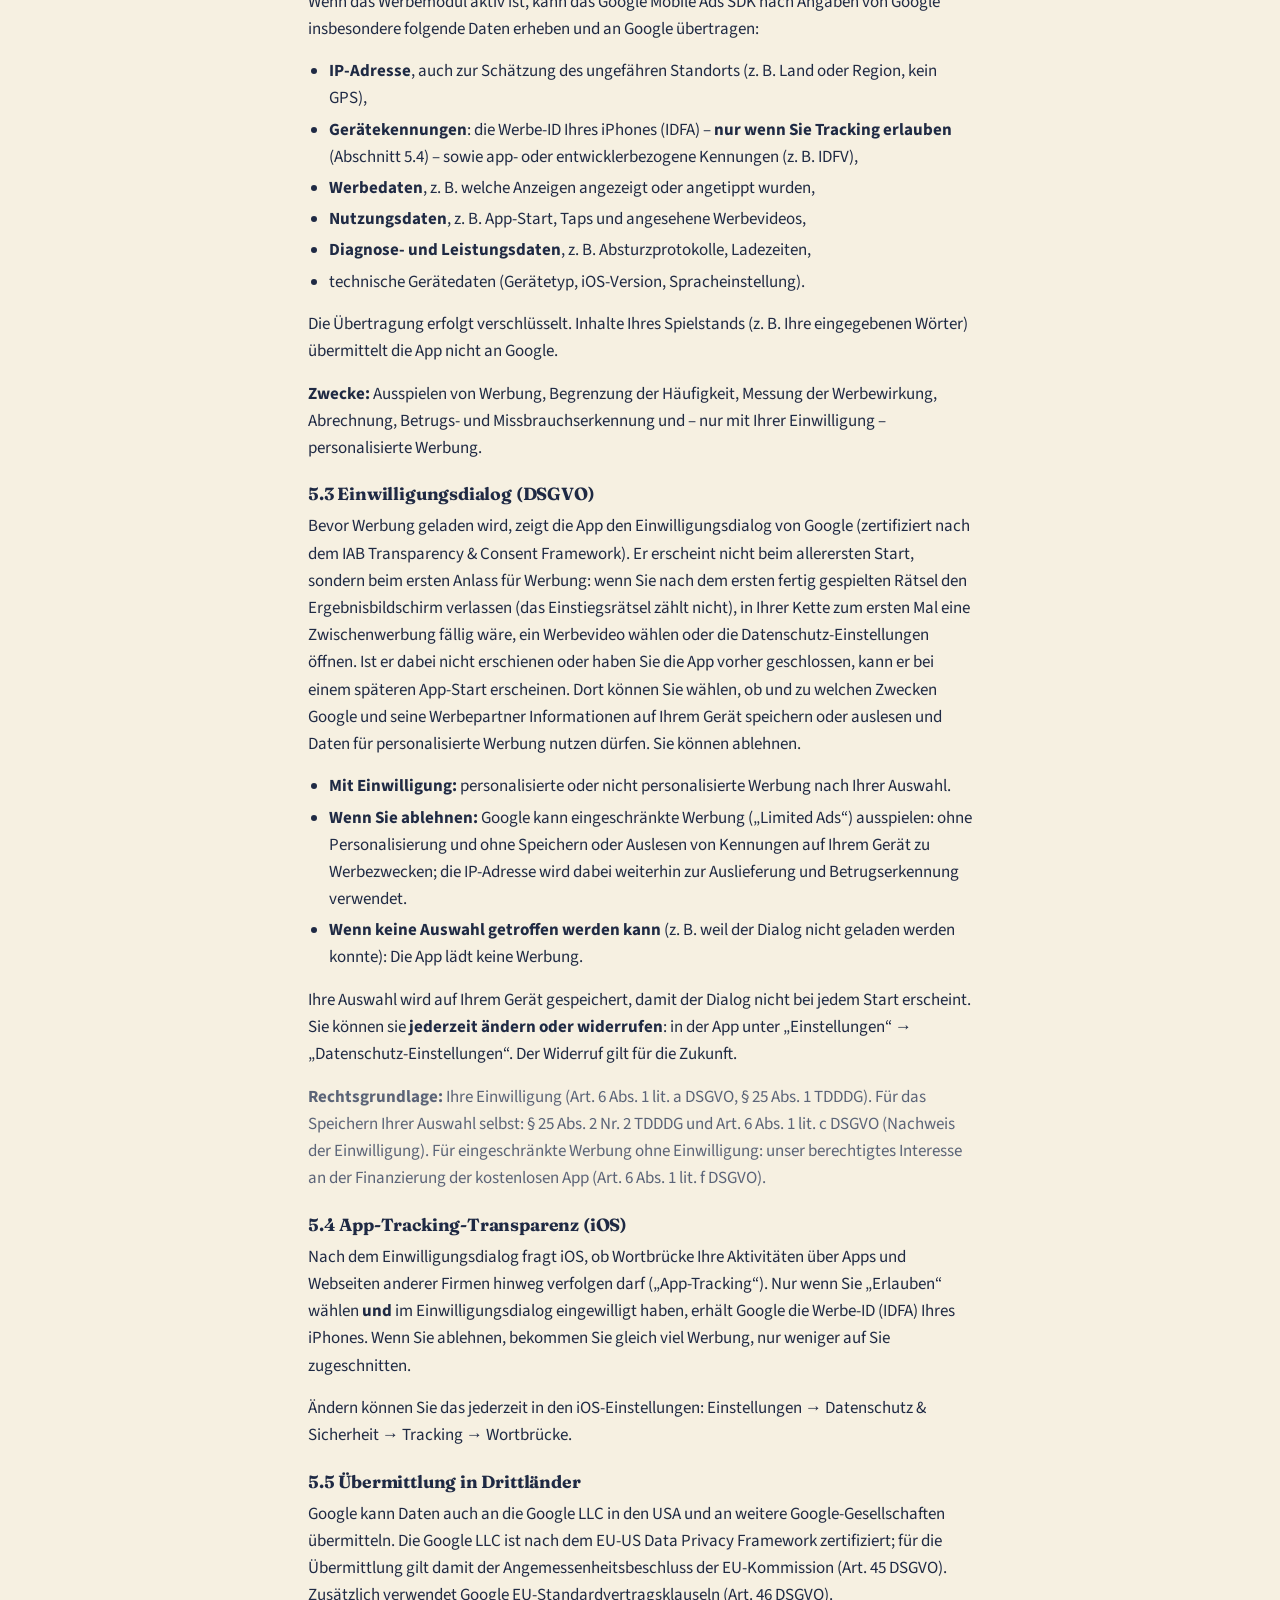
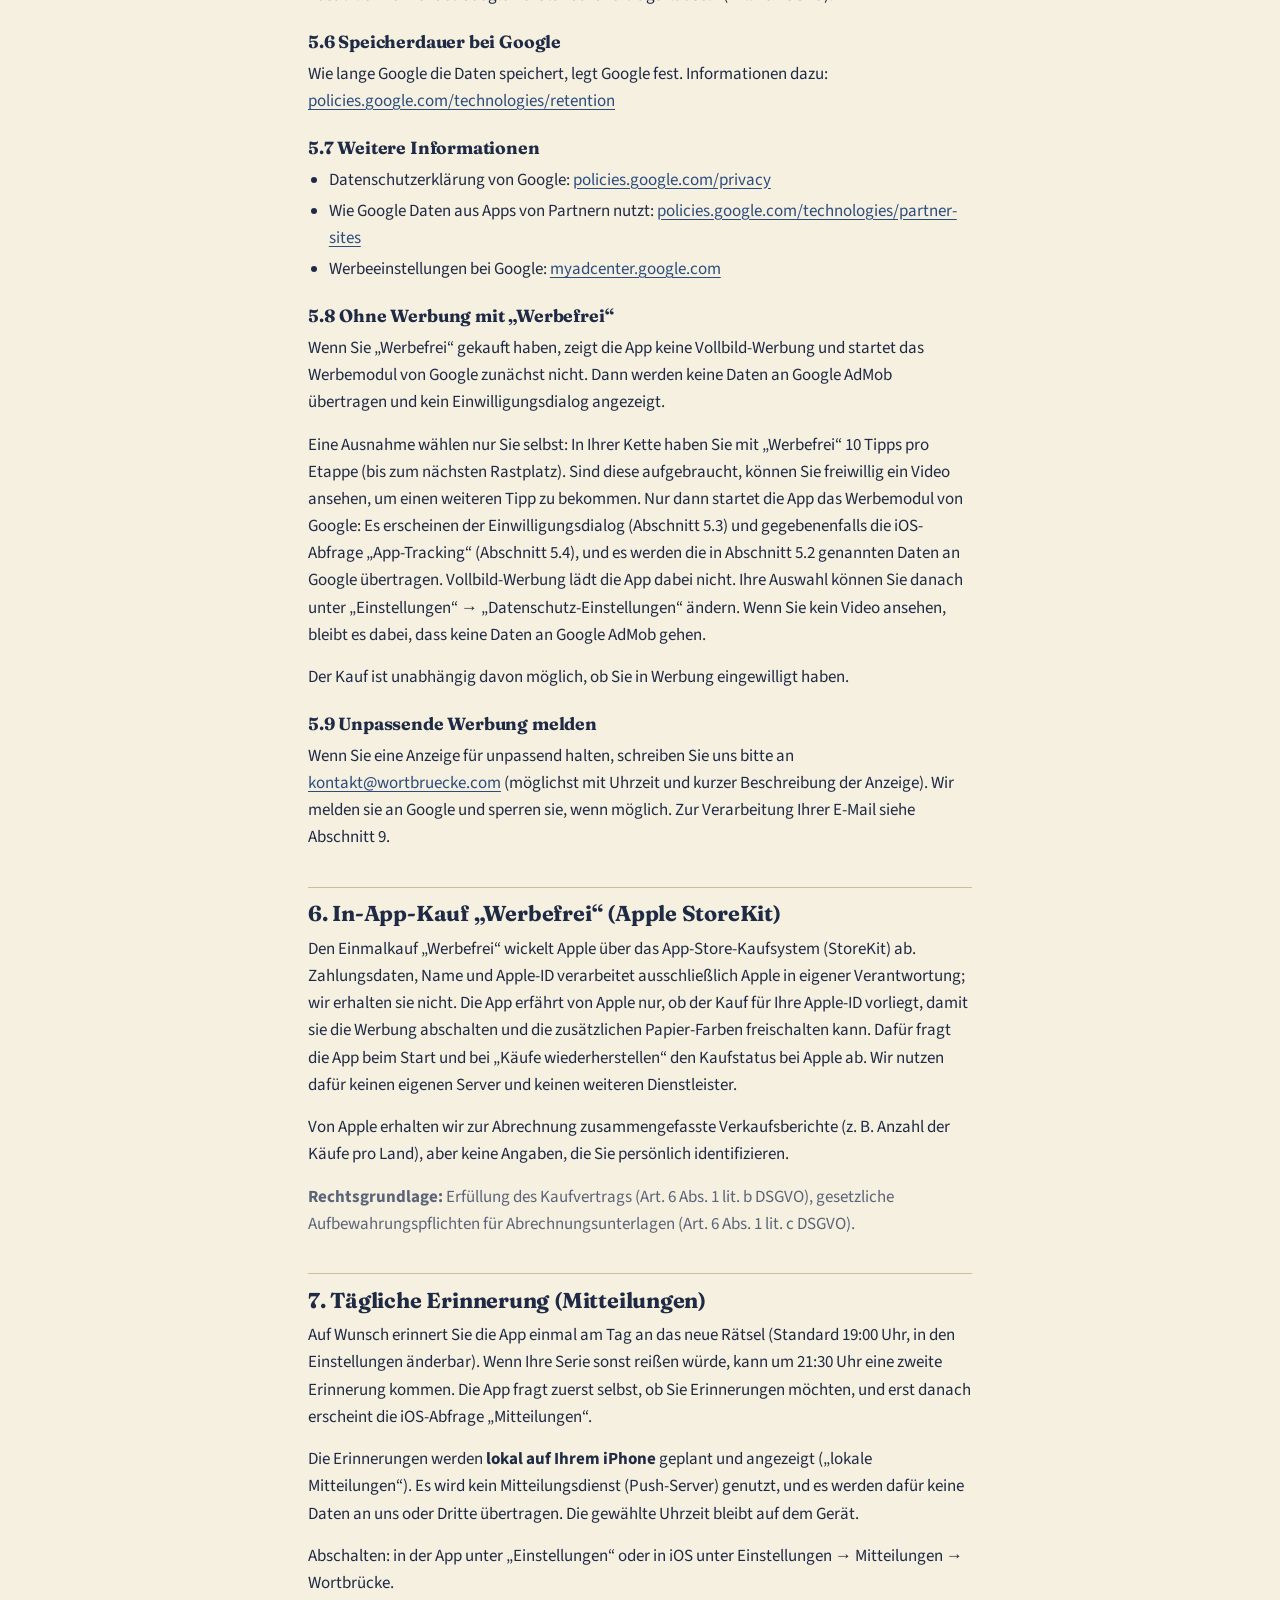
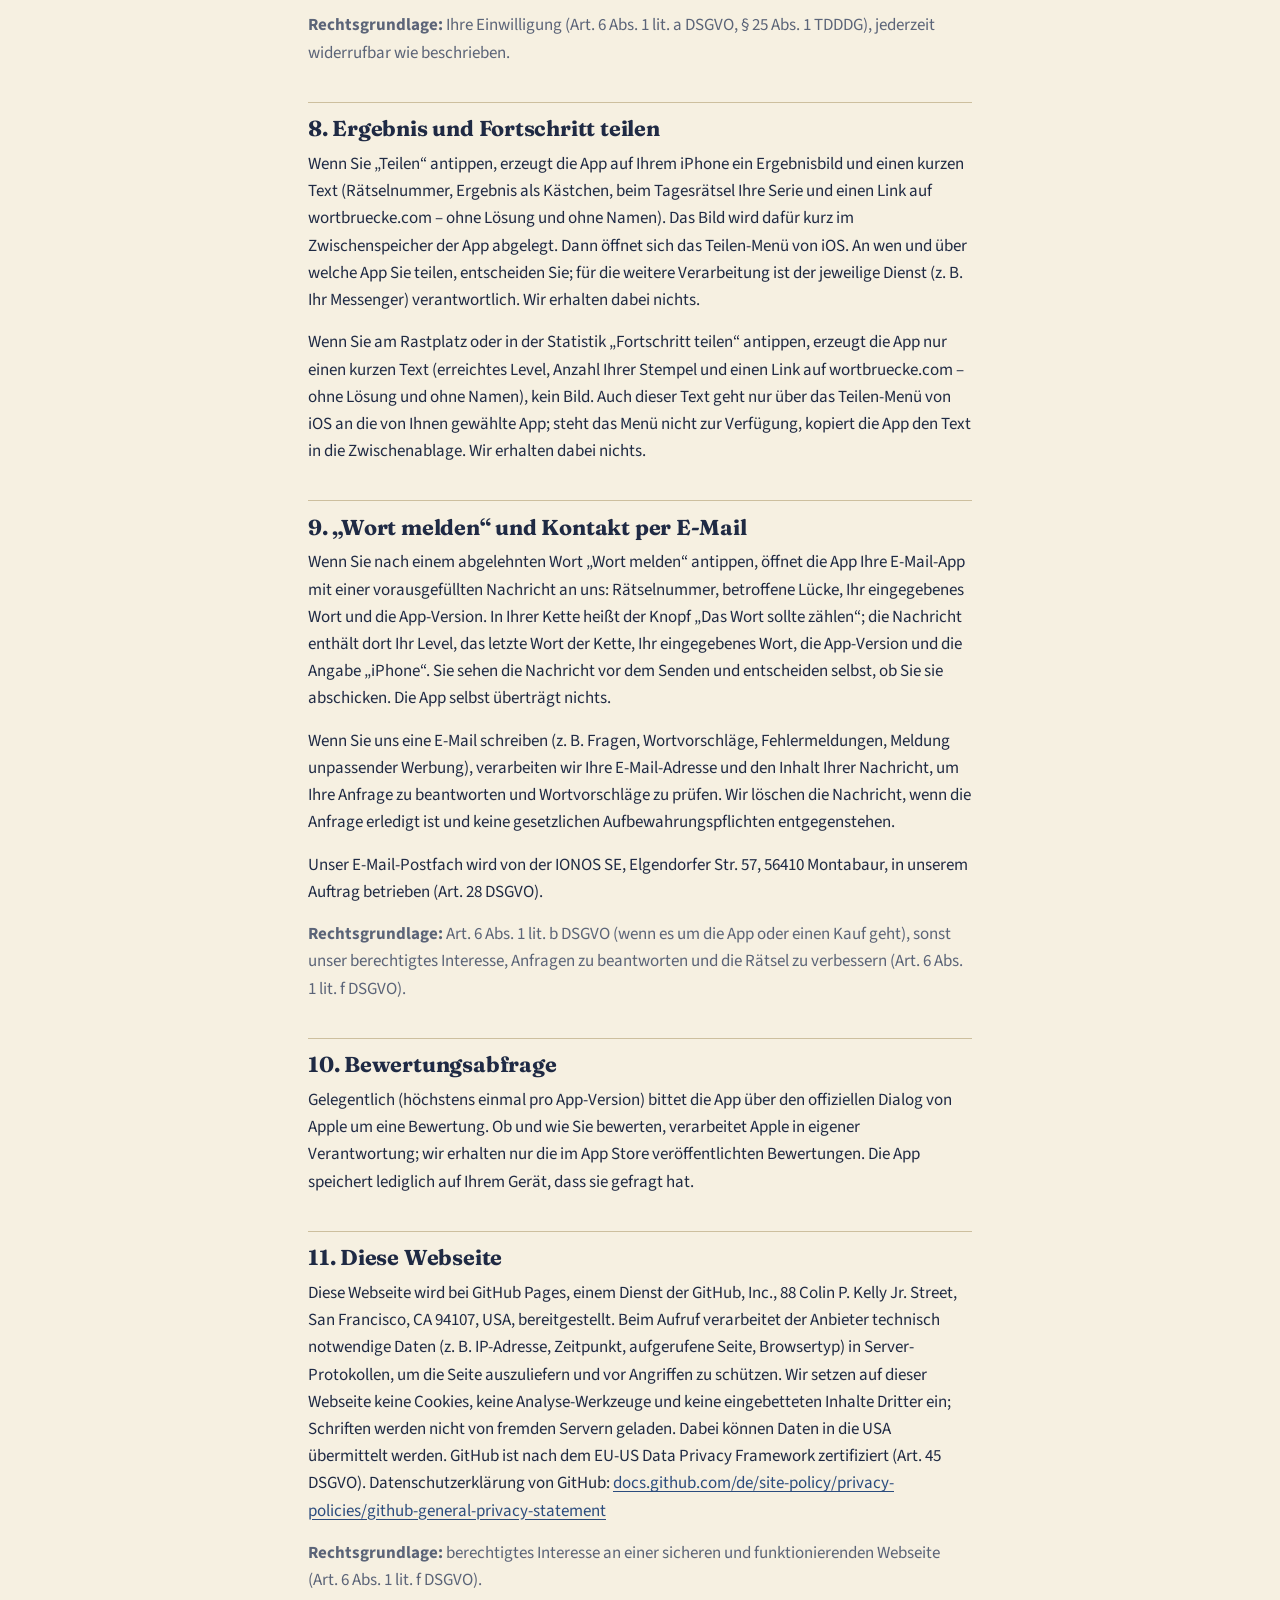
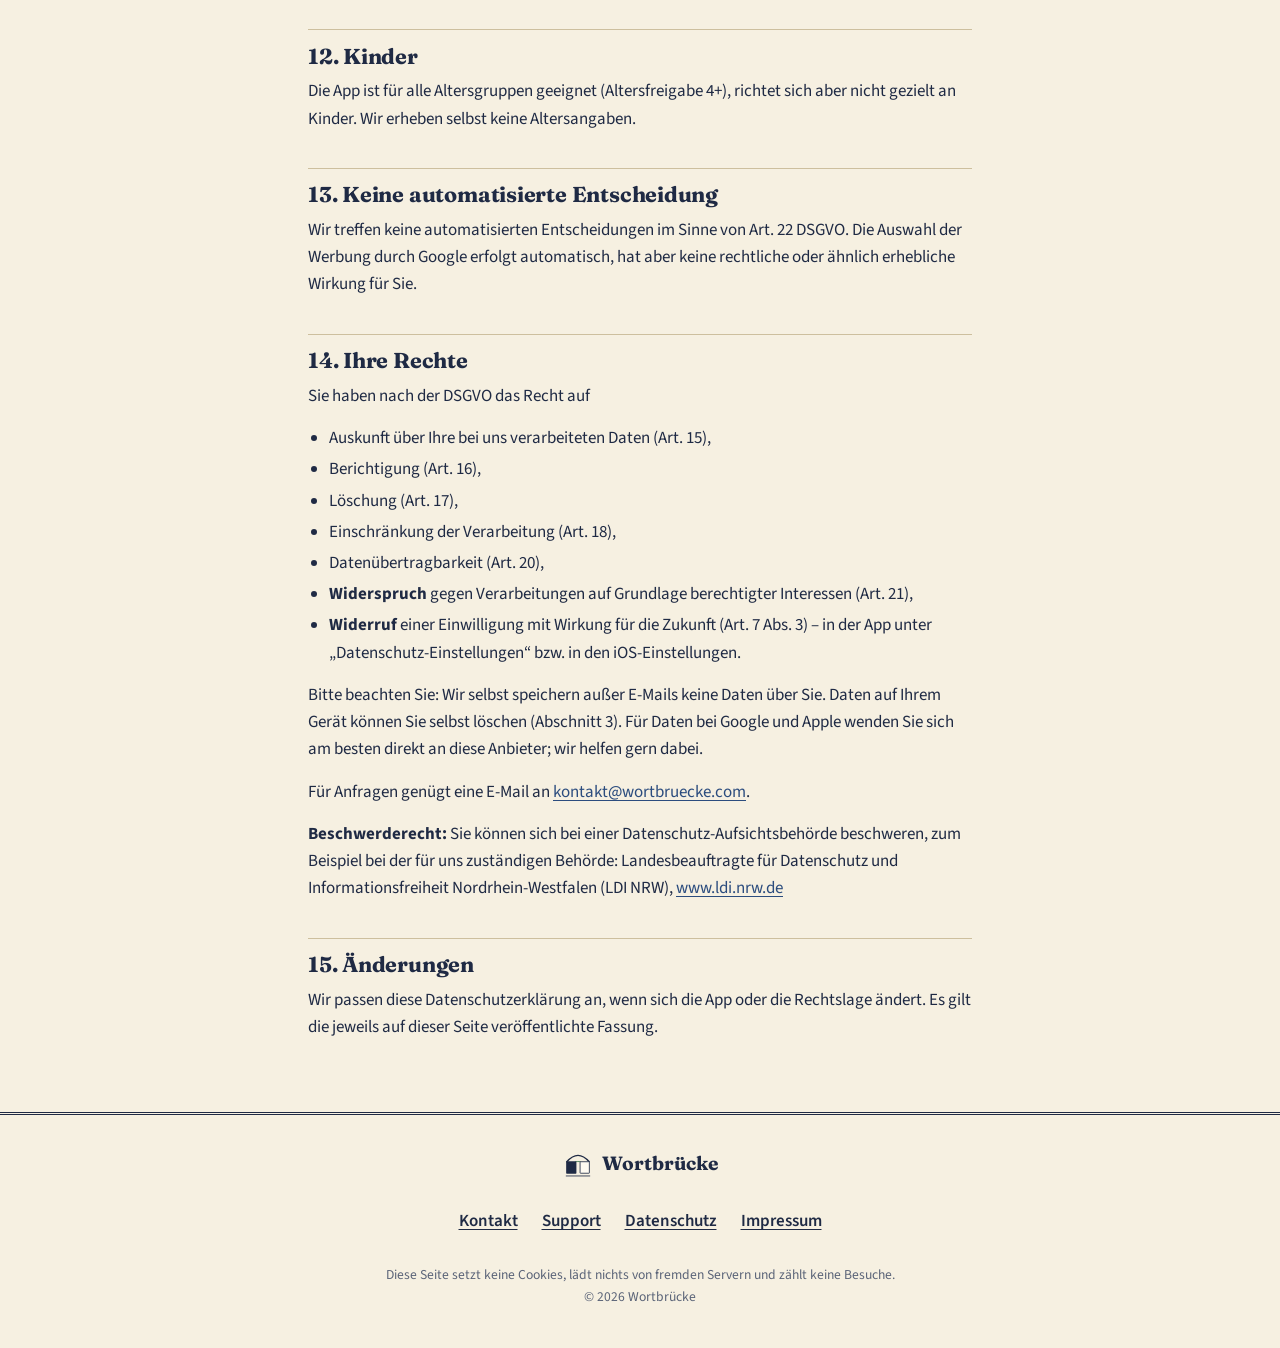
==== commit 08107df2: "Texte auf Build 132: Werbefrei 10 Tipps pro Etappe, danach freiwillig 1 Tipp per Video (dann Google-" ====
--- a/datenschutz.html
+++ b/datenschutz.html
@@ -69,7 +69,7 @@
   <li>Spielstand, Serie, Statistik, Kalender, Urkunden und Einstellungen werden <strong>nur auf Ihrem iPhone</strong> gespeichert. Wir erhalten diese Daten nicht.</li>
   <li>Erinnerungen sind <strong>lokale Mitteilungen</strong>, die Ihr iPhone selbst plant. Es gibt keinen Mitteilungsserver.</li>
   <li>Die App zeigt Werbung von <strong>Google AdMob</strong>. Dabei werden Daten an Google übertragen. Ob die Werbung personalisiert wird, entscheiden Sie selbst im Einwilligungsdialog und in der iOS-Abfrage „App-Tracking“.</li>
-  <li>Wer den Einmalkauf <strong>„Werbefrei“</strong> besitzt, bekommt keine Werbung; das Werbemodul von Google wird dann gar nicht gestartet.</li>
+  <li>Wer den Einmalkauf <strong>„Werbefrei“</strong> besitzt, bekommt keine Vollbild-Werbung. Das Werbemodul von Google startet dann nur, wenn Sie freiwillig ein Video für einen Tipp ansehen möchten (Abschnitt 5.8).</li>
   <li>Käufe wickelt <strong>Apple</strong> ab. Wir erhalten keine Zahlungsdaten.</li>
 </ul>
 
@@ -86,11 +86,12 @@
 <h2 id="geraet">3. Speicherung auf Ihrem Gerät</h2>
 <p>Die App speichert auf Ihrem iPhone, und nur dort:</p>
 <ul>
-  <li>Spielstand laufender Rätsel (Tagesrätsel und Archiv) und Ihrer Kette (aktuelles Level), gelöste und verpasste Rätsel, Serie, Serien-Schilde, Statistik, Kalender und Urkunden,</li>
+  <li>Spielstand laufender Rätsel (Tagesrätsel und Archiv) und Ihrer Kette (aktuelles Level), Ergebnisse gespielter Rätsel (gelöst oder nicht gelöst), mit einem Serien-Schild überbrückte Tage, Serie, Serien-Schilde, Statistik, Kalender und Urkunden,</li>
   <li>welche Wörter Sie in Ihrer Kette gefunden und welche Stempel Sie gesammelt haben (für Stempelheft und Statistik und damit sich Wörter nicht zu schnell wiederholen),</li>
   <li>Ihre Einstellungen (z. B. Farbmodus, Papier-Farbe, Vibration, Uhrzeit der Erinnerung),</li>
   <li>ob Sie „Werbefrei“ gekauft haben (zusätzlich fragt die App den Kaufstatus bei Apple ab, siehe Abschnitt 6),</li>
-  <li>Zähler für die Werbe-Häufigkeit und den ersten Nutzungstag (damit z. B. in den ersten Tagen keine Werbung erscheint und danach höchstens eine Vollbild-Werbung pro Tag nach dem Tagesrätsel),</li>
+  <li>Zähler für die Werbe-Häufigkeit und den ersten Nutzungstag (damit z. B. in den ersten Tagen keine Werbung erscheint und danach höchstens eine Vollbild-Werbung pro Tag nach dem Tagesrätsel): unter anderem die Zahl der Wörter seit der letzten Werbung in Ihrer Kette und die Zeitpunkte der letzten Werbungen (für den Mindestabstand und die Grenze pro Stunde),</li>
+  <li>bei Werbefrei-Käufern die Zahl der übrigen Tipps bis zum nächsten Rastplatz.</li>
   <li>ob und wann Sie nach Erinnerungen oder einer Bewertung gefragt wurden (damit diese Fragen selten kommen).</li>
 </ul>
 <p>Diese Daten verlassen Ihr Gerät nicht und werden nicht an uns übertragen. Sie werden im App-Speicher abgelegt (WebView-Speicher und iOS-Einstellungsspeicher „UserDefaults“, nur für diese App zugänglich).</p>
@@ -106,7 +107,7 @@
 
 <h3>5.1 Anbieter und Platzierung</h3>
 <p>Die App finanziert sich über Werbung. Dafür nutzen wir <strong>Google AdMob</strong> und die Google-Einwilligungsplattform („User Messaging Platform“, UMP). Anbieter für Nutzer in Europa ist die <strong>Google Ireland Limited, Gordon House, Barrow Street, Dublin 4, Irland</strong> („Google“).</p>
-<p>Werbung erscheint nur an bestimmten Stellen: nie während eines Rätsels, nie beim Start und kein Banner. In den ersten Tagen nach dem ersten Start erscheint keine Werbung. Danach kann beim Verlassen des Ergebnisbildschirms nach dem Tagesrätsel höchstens einmal am Tag eine Vollbild-Werbung erscheinen, im Archiv höchstens nach jedem dritten gelösten Rätsel und in Ihrer Kette nur am Rastplatz, höchstens alle 20 Level. Werbevideos (für einen Tipp in Ihrer Kette, ein zusätzliches Serien-Schild oder einen weiteren Versuch im Archiv) sehen Sie nur, wenn Sie das ausdrücklich auswählen.</p>
+<p>Werbung erscheint nur an bestimmten Stellen: nie während eines Rätsels, nie beim Start und kein Banner. In den ersten Tagen nach dem ersten Start erscheint keine Werbung. Danach kann beim Verlassen des Ergebnisbildschirms nach dem Tagesrätsel höchstens einmal am Tag eine Vollbild-Werbung erscheinen, im Archiv höchstens nach jedem dritten gelösten Rätsel und in Ihrer Kette nur zwischen zwei Wörtern, nachdem Sie ein Wort gelöst haben: etwa nach jedem vierten Wort, mit mindestens 2 Minuten Abstand und höchstens 6 Vollbild-Werbungen pro Stunde. Ob gerade ein guter Moment ist, entscheidet die App auf Ihrem iPhone anhand des eben gelösten Worts (genommene Tipps, Fehlversuche, Spielzeit); diese Angaben werden nicht übertragen. Werbevideos (für einen Tipp in Ihrer Kette, ein zusätzliches Serien-Schild oder einen weiteren Versuch im Archiv) sehen Sie nur, wenn Sie das ausdrücklich auswählen.</p>
 
 <h3>5.2 Welche Daten verarbeitet werden</h3>
 <p>Wenn das Werbemodul aktiv ist, kann das Google Mobile Ads SDK nach Angaben von Google insbesondere folgende Daten erheben und an Google übertragen:</p>
@@ -122,7 +123,7 @@
 <p><strong>Zwecke:</strong> Ausspielen von Werbung, Begrenzung der Häufigkeit, Messung der Werbewirkung, Abrechnung, Betrugs- und Missbrauchserkennung und – nur mit Ihrer Einwilligung – personalisierte Werbung.</p>
 
 <h3>5.3 Einwilligungsdialog (DSGVO)</h3>
-<p>Bevor Werbung geladen wird, zeigt die App den Einwilligungsdialog von Google (zertifiziert nach dem IAB Transparency &amp; Consent Framework). Er erscheint nicht beim allerersten Start, sondern beim ersten Anlass für Werbung: wenn Sie nach dem ersten fertig gespielten Rätsel den Ergebnisbildschirm verlassen (das Einstiegsrätsel zählt nicht), am ersten Rastplatz Ihrer Kette auf „Weiter“ tippen, ein Werbevideo wählen oder die Datenschutz-Einstellungen öffnen. Ist er dabei nicht erschienen oder haben Sie die App vorher geschlossen, kann er bei einem späteren App-Start erscheinen. Dort können Sie wählen, ob und zu welchen Zwecken Google und seine Werbepartner Informationen auf Ihrem Gerät speichern oder auslesen und Daten für personalisierte Werbung nutzen dürfen. Sie können ablehnen.</p>
+<p>Bevor Werbung geladen wird, zeigt die App den Einwilligungsdialog von Google (zertifiziert nach dem IAB Transparency &amp; Consent Framework). Er erscheint nicht beim allerersten Start, sondern beim ersten Anlass für Werbung: wenn Sie nach dem ersten fertig gespielten Rätsel den Ergebnisbildschirm verlassen (das Einstiegsrätsel zählt nicht), in Ihrer Kette zum ersten Mal eine Zwischenwerbung fällig wäre, ein Werbevideo wählen oder die Datenschutz-Einstellungen öffnen. Ist er dabei nicht erschienen oder haben Sie die App vorher geschlossen, kann er bei einem späteren App-Start erscheinen. Dort können Sie wählen, ob und zu welchen Zwecken Google und seine Werbepartner Informationen auf Ihrem Gerät speichern oder auslesen und Daten für personalisierte Werbung nutzen dürfen. Sie können ablehnen.</p>
 <ul>
   <li><strong>Mit Einwilligung:</strong> personalisierte oder nicht personalisierte Werbung nach Ihrer Auswahl.</li>
   <li><strong>Wenn Sie ablehnen:</strong> Google kann eingeschränkte Werbung („Limited Ads“) ausspielen: ohne Personalisierung und ohne Speichern oder Auslesen von Kennungen auf Ihrem Gerät zu Werbezwecken; die IP-Adresse wird dabei weiterhin zur Auslieferung und Betrugserkennung verwendet.</li>
@@ -149,7 +150,9 @@
 </ul>
 
 <h3>5.8 Ohne Werbung mit „Werbefrei“</h3>
-<p>Wenn Sie „Werbefrei“ gekauft haben, startet die App das Werbemodul von Google nicht. Dann werden keine Daten an Google AdMob übertragen und kein Einwilligungsdialog angezeigt. Der Kauf ist unabhängig davon möglich, ob Sie in Werbung eingewilligt haben.</p>
+<p>Wenn Sie „Werbefrei“ gekauft haben, zeigt die App keine Vollbild-Werbung und startet das Werbemodul von Google zunächst nicht. Dann werden keine Daten an Google AdMob übertragen und kein Einwilligungsdialog angezeigt.</p>
+<p>Eine Ausnahme wählen nur Sie selbst: In Ihrer Kette haben Sie mit „Werbefrei“ 10 Tipps pro Etappe (bis zum nächsten Rastplatz). Sind diese aufgebraucht, können Sie freiwillig ein Video ansehen, um einen weiteren Tipp zu bekommen. Nur dann startet die App das Werbemodul von Google: Es erscheinen der Einwilligungsdialog (Abschnitt 5.3) und gegebenenfalls die iOS-Abfrage „App-Tracking“ (Abschnitt 5.4), und es werden die in Abschnitt 5.2 genannten Daten an Google übertragen. Vollbild-Werbung lädt die App dabei nicht. Ihre Auswahl können Sie danach unter „Einstellungen“ → „Datenschutz-Einstellungen“ ändern. Wenn Sie kein Video ansehen, bleibt es dabei, dass keine Daten an Google AdMob gehen.</p>
+<p>Der Kauf ist unabhängig davon möglich, ob Sie in Werbung eingewilligt haben.</p>
 
 <h3 id="werbung-melden">5.9 Unpassende Werbung melden</h3>
 <p>Wenn Sie eine Anzeige für unpassend halten, schreiben Sie uns bitte an <a href="mailto:kontakt@wortbruecke.com">kontakt@wortbruecke.com</a> (möglichst mit Uhrzeit und kurzer Beschreibung der Anzeige). Wir melden sie an Google und sperren sie, wenn möglich. Zur Verarbeitung Ihrer E-Mail siehe Abschnitt 9.</p>
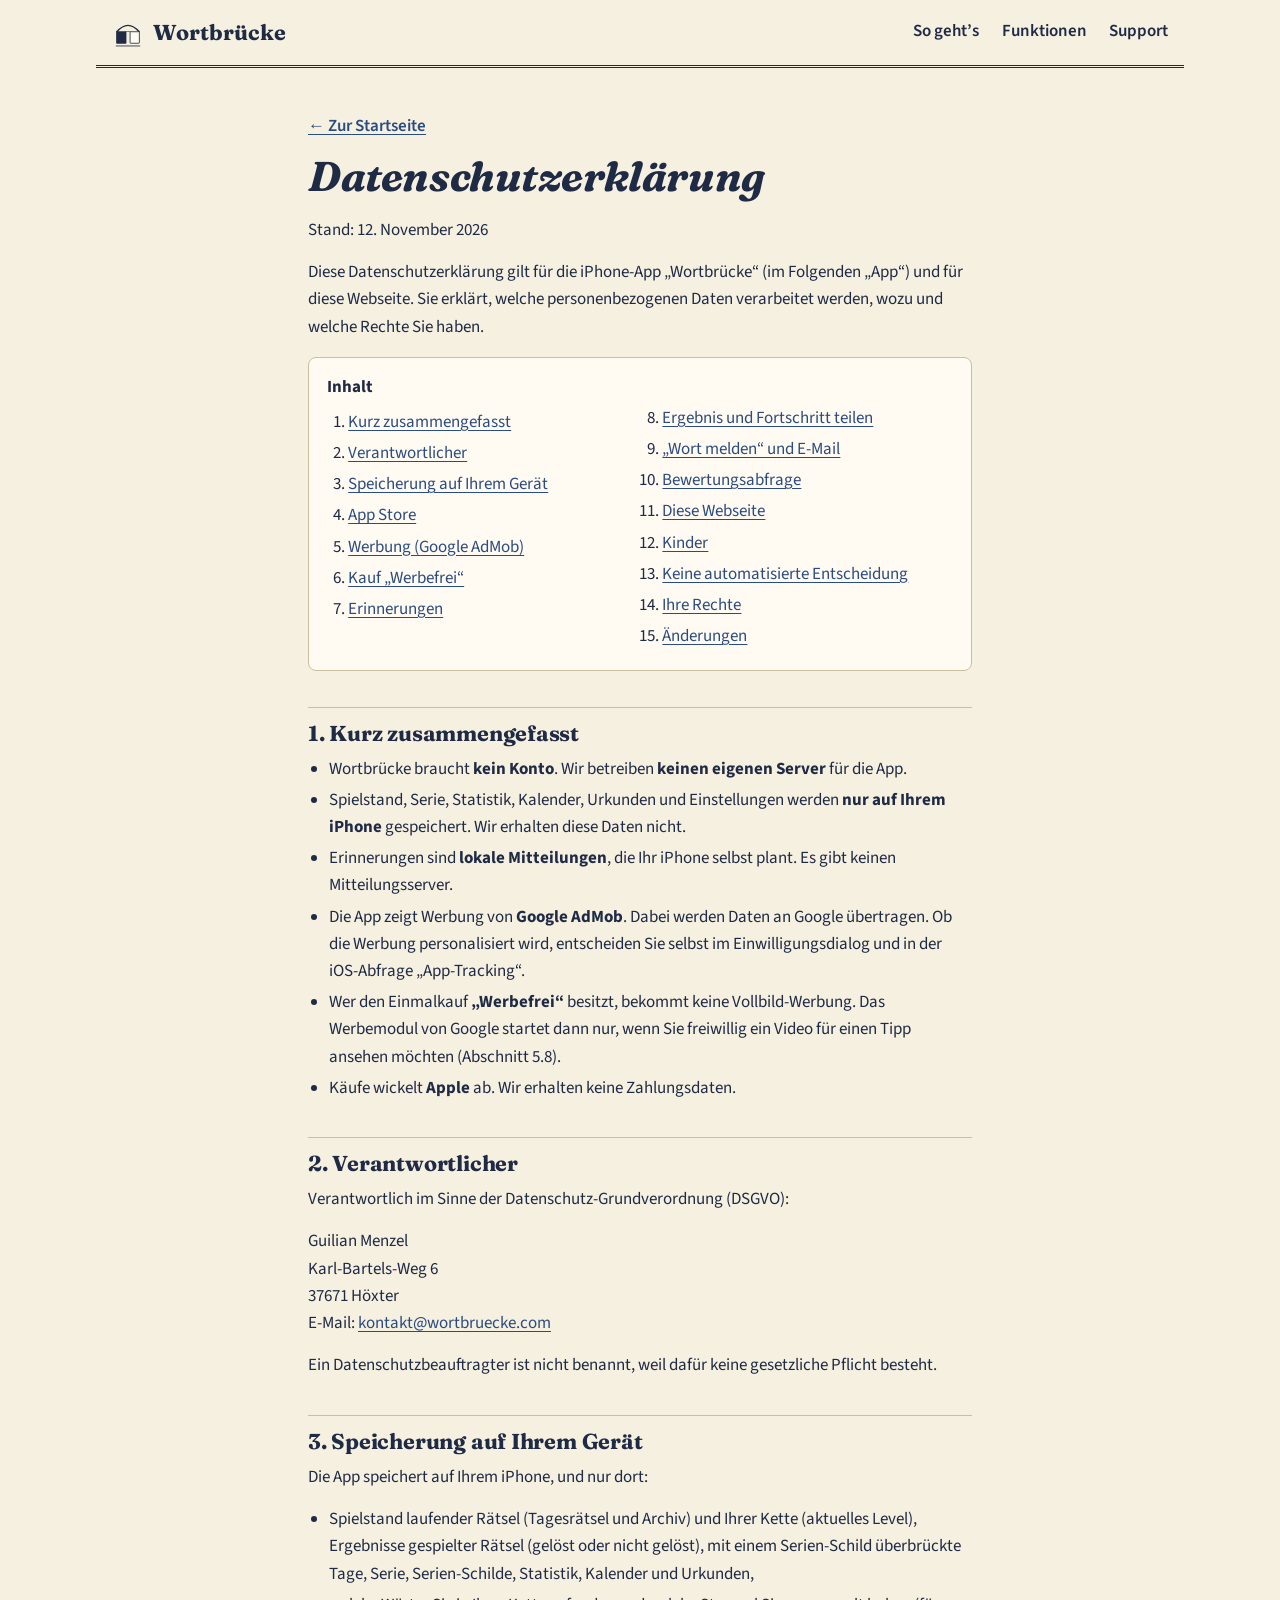
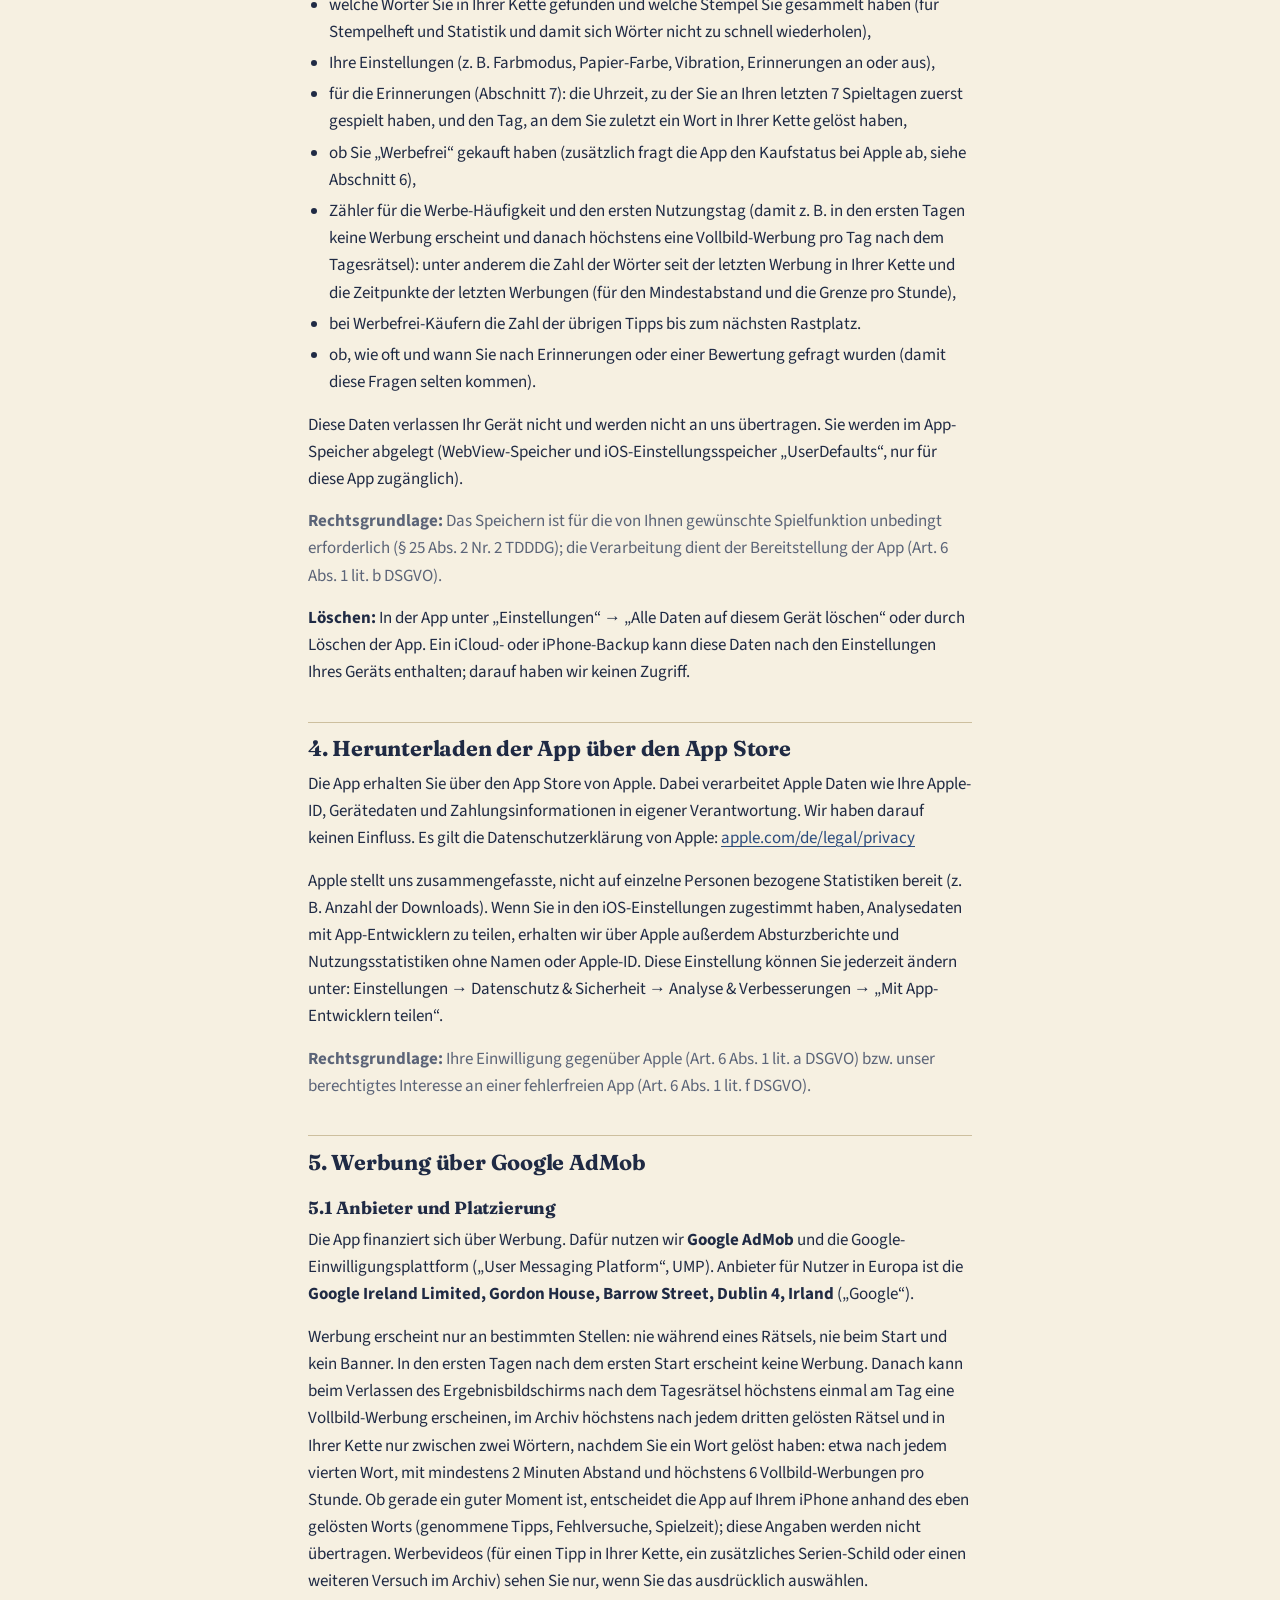
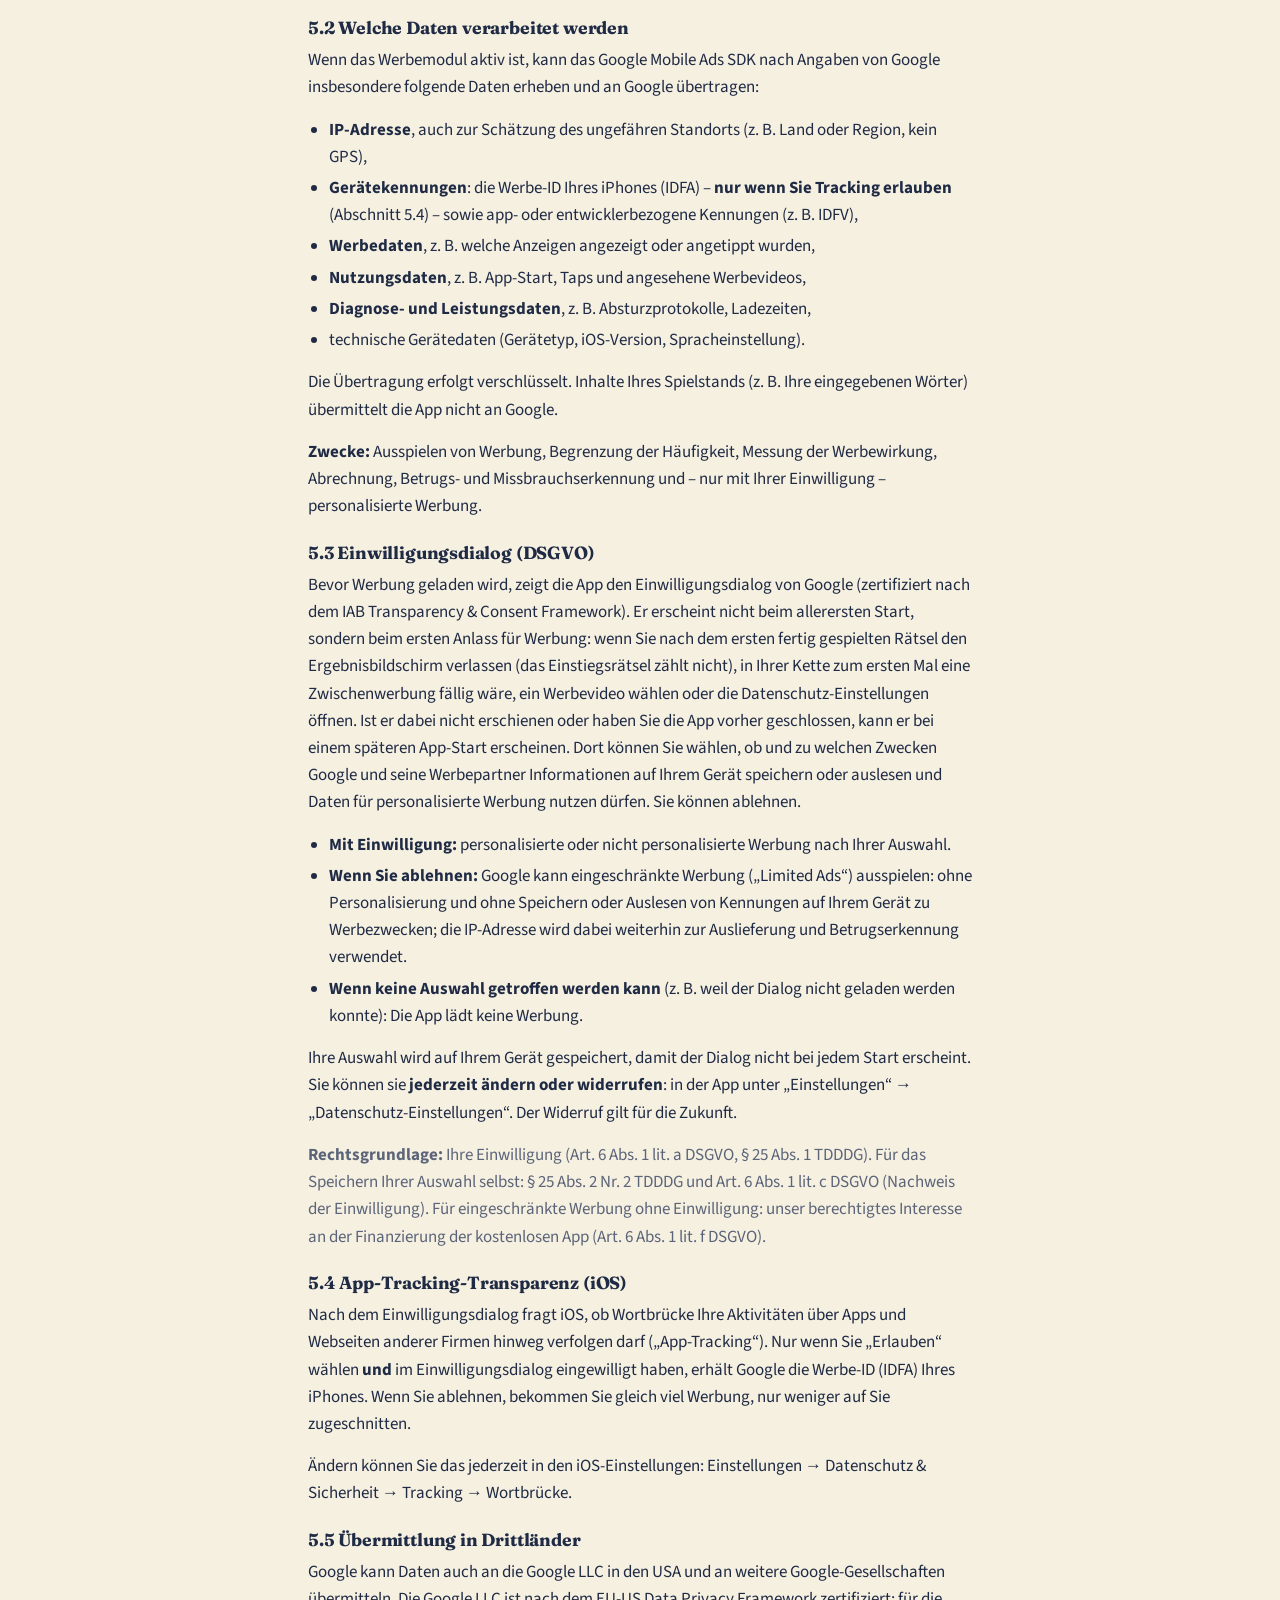
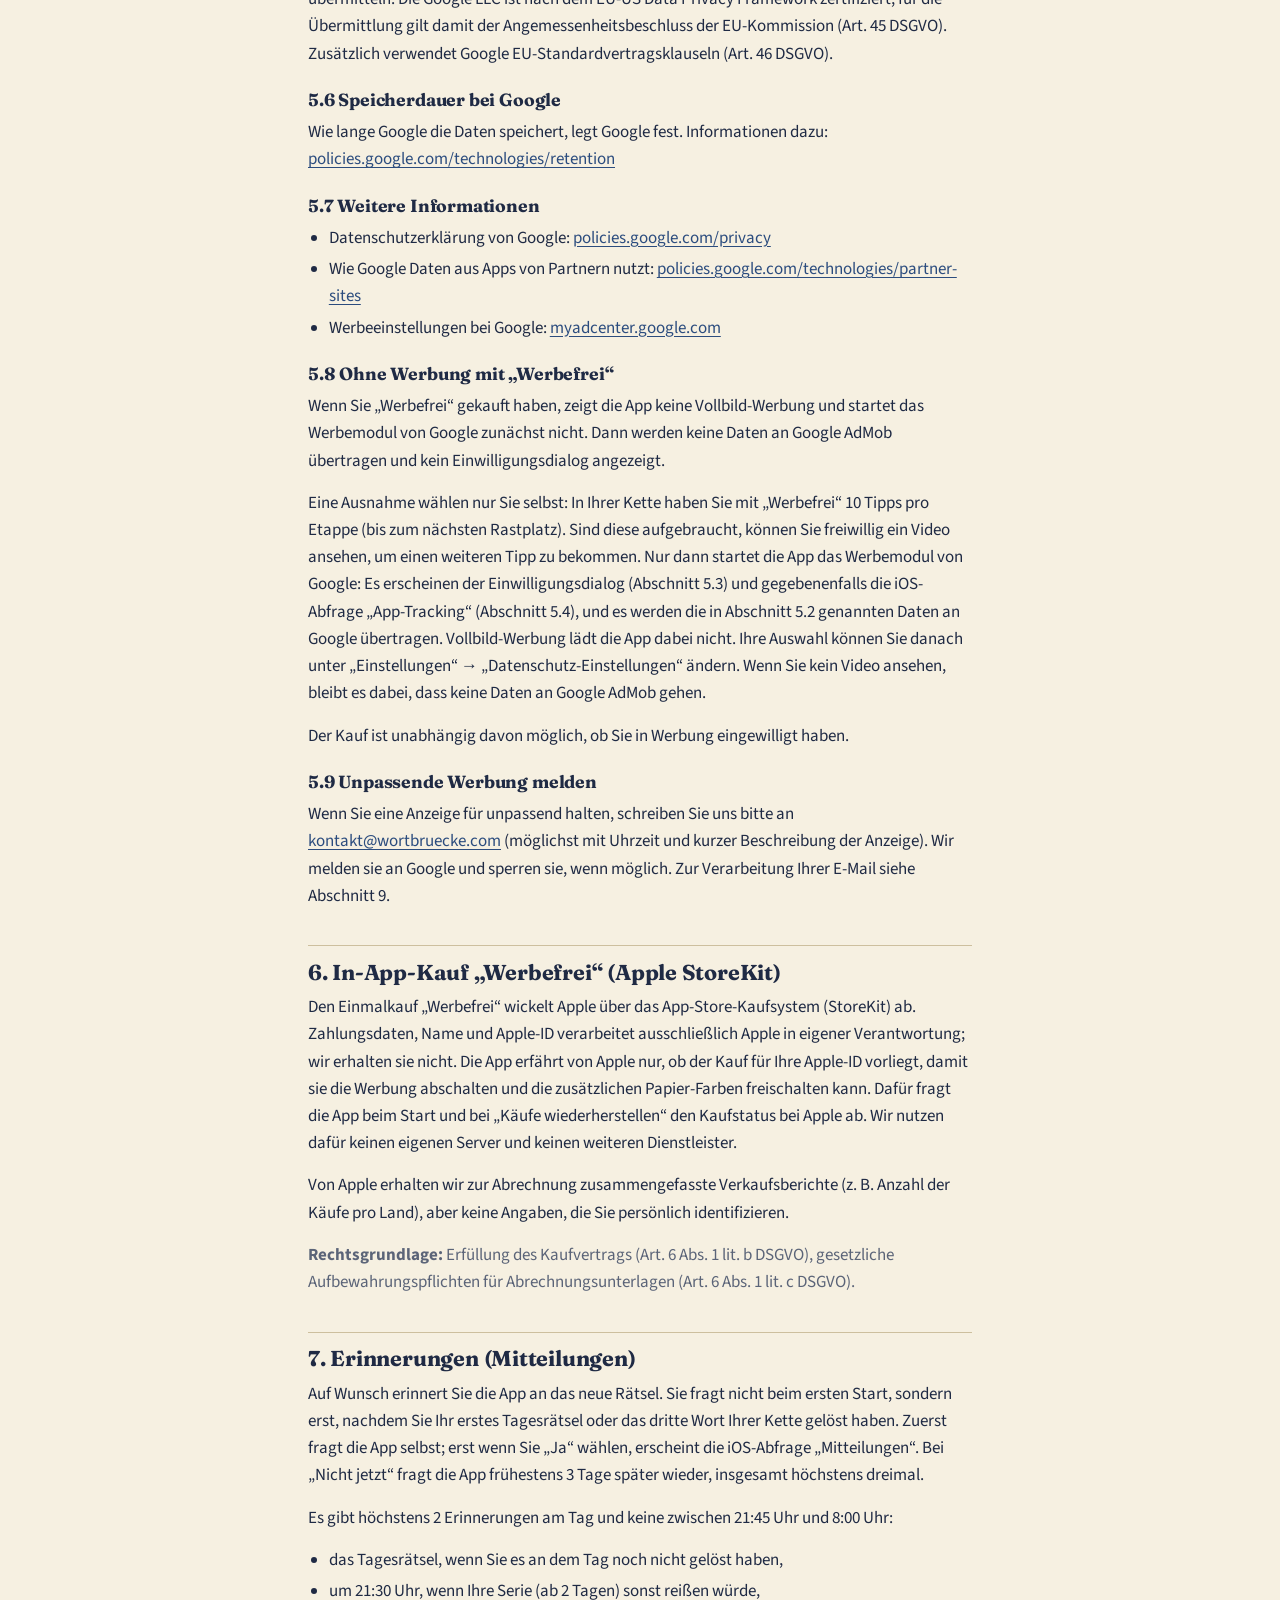
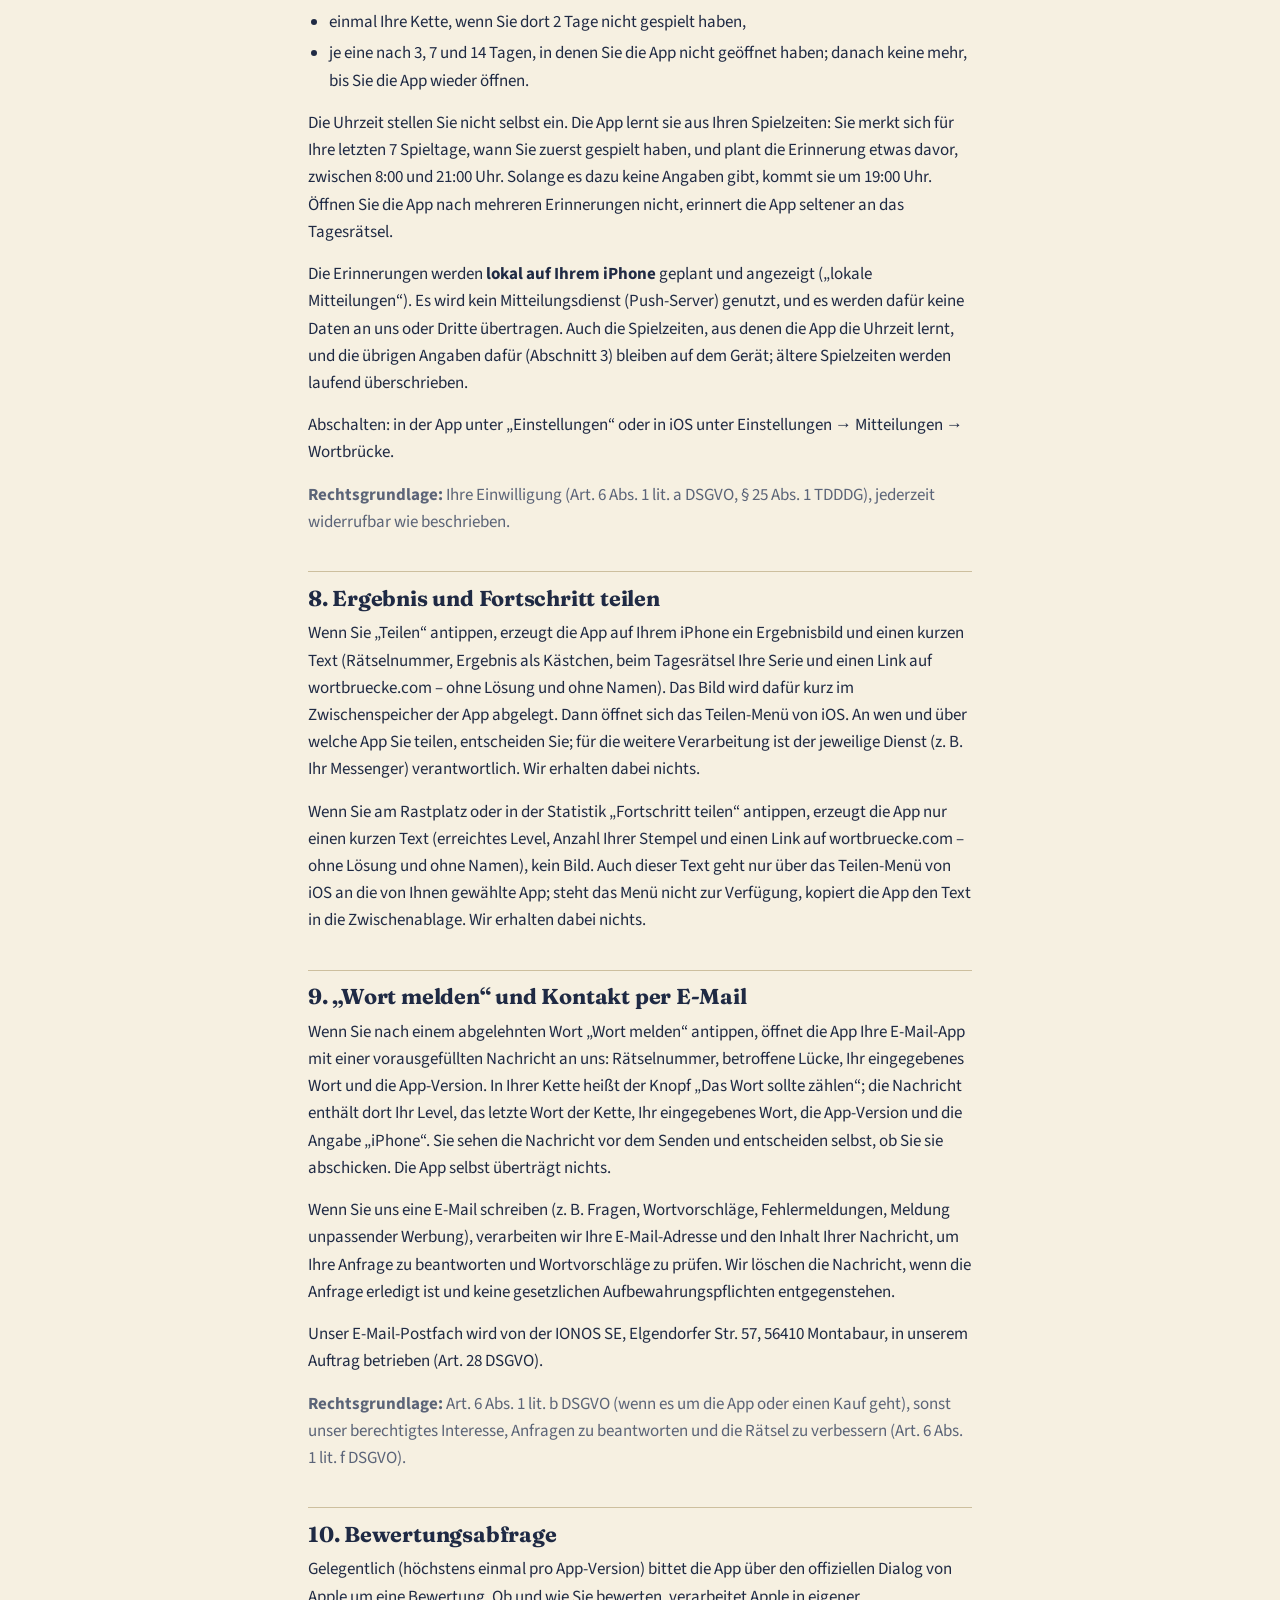
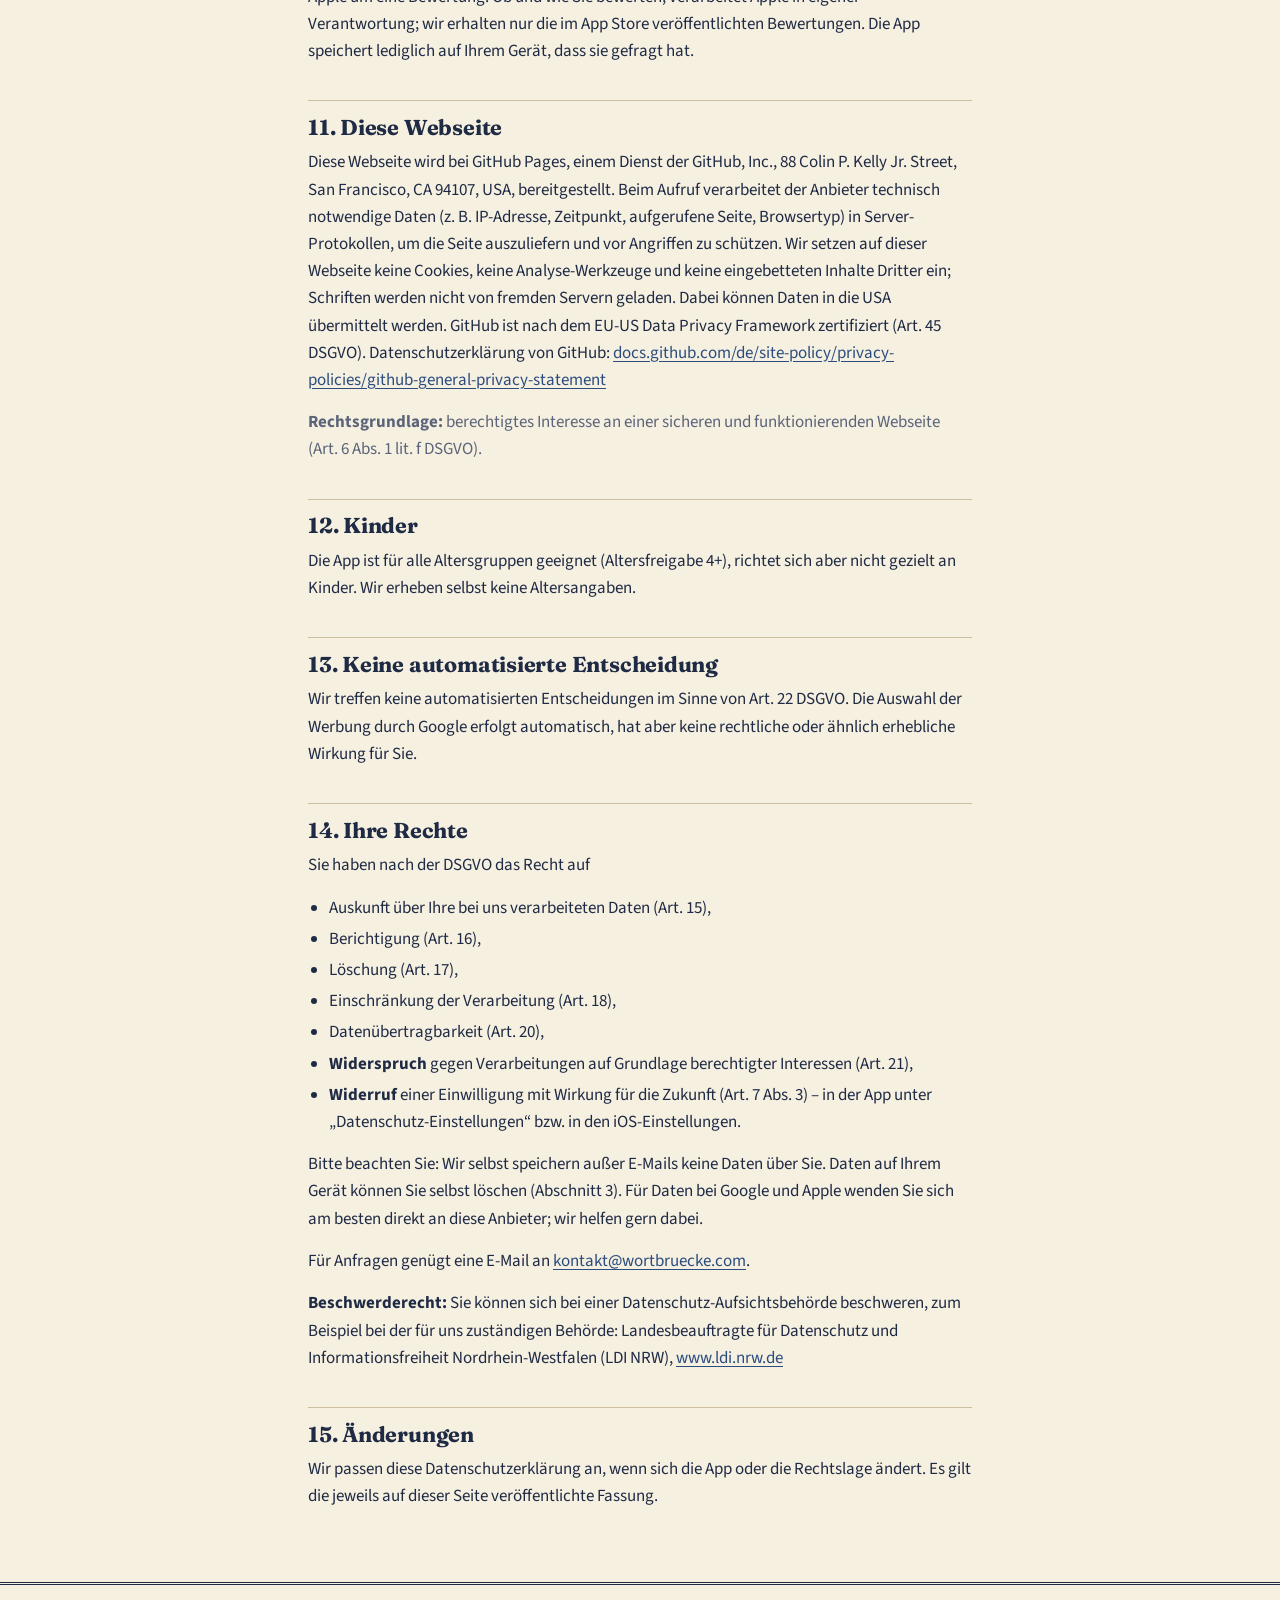
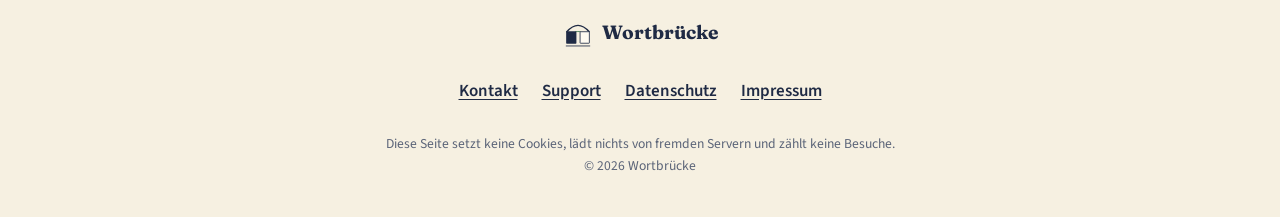
==== commit d9c45250: "Texte auf Build 133: Erinnerungen ohne Uhrzeit-Auswahl (Uhrzeit aus den Spielzeiten der letzten 7 Sp" ====
--- a/datenschutz.html
+++ b/datenschutz.html
@@ -38,7 +38,7 @@
   <a class="zurueck" href="/">&larr; Zur Startseite</a>
 
 <h1>Datenschutzerklärung</h1>
-<p>Stand: 11. November 2026</p>
+<p>Stand: 12. November 2026</p>
 
 <p>Diese Datenschutzerklärung gilt für die iPhone-App „Wortbrücke“ (im Folgenden „App“) und für diese Webseite. Sie erklärt, welche personenbezogenen Daten verarbeitet werden, wozu und welche Rechte Sie haben.</p>
 
@@ -51,7 +51,7 @@
   <li><a href="#appstore">App Store</a></li>
   <li><a href="#werbung">Werbung (Google AdMob)</a></li>
   <li><a href="#kauf">Kauf „Werbefrei“</a></li>
-  <li><a href="#erinnerung">Tägliche Erinnerung</a></li>
+  <li><a href="#erinnerung">Erinnerungen</a></li>
   <li><a href="#teilen">Ergebnis und Fortschritt teilen</a></li>
   <li><a href="#email">„Wort melden“ und E-Mail</a></li>
   <li><a href="#bewertung">Bewertungsabfrage</a></li>
@@ -88,11 +88,12 @@
 <ul>
   <li>Spielstand laufender Rätsel (Tagesrätsel und Archiv) und Ihrer Kette (aktuelles Level), Ergebnisse gespielter Rätsel (gelöst oder nicht gelöst), mit einem Serien-Schild überbrückte Tage, Serie, Serien-Schilde, Statistik, Kalender und Urkunden,</li>
   <li>welche Wörter Sie in Ihrer Kette gefunden und welche Stempel Sie gesammelt haben (für Stempelheft und Statistik und damit sich Wörter nicht zu schnell wiederholen),</li>
-  <li>Ihre Einstellungen (z. B. Farbmodus, Papier-Farbe, Vibration, Uhrzeit der Erinnerung),</li>
+  <li>Ihre Einstellungen (z. B. Farbmodus, Papier-Farbe, Vibration, Erinnerungen an oder aus),</li>
+  <li>für die Erinnerungen (Abschnitt 7): die Uhrzeit, zu der Sie an Ihren letzten 7 Spieltagen zuerst gespielt haben, und den Tag, an dem Sie zuletzt ein Wort in Ihrer Kette gelöst haben,</li>
   <li>ob Sie „Werbefrei“ gekauft haben (zusätzlich fragt die App den Kaufstatus bei Apple ab, siehe Abschnitt 6),</li>
   <li>Zähler für die Werbe-Häufigkeit und den ersten Nutzungstag (damit z. B. in den ersten Tagen keine Werbung erscheint und danach höchstens eine Vollbild-Werbung pro Tag nach dem Tagesrätsel): unter anderem die Zahl der Wörter seit der letzten Werbung in Ihrer Kette und die Zeitpunkte der letzten Werbungen (für den Mindestabstand und die Grenze pro Stunde),</li>
   <li>bei Werbefrei-Käufern die Zahl der übrigen Tipps bis zum nächsten Rastplatz.</li>
-  <li>ob und wann Sie nach Erinnerungen oder einer Bewertung gefragt wurden (damit diese Fragen selten kommen).</li>
+  <li>ob, wie oft und wann Sie nach Erinnerungen oder einer Bewertung gefragt wurden (damit diese Fragen selten kommen).</li>
 </ul>
 <p>Diese Daten verlassen Ihr Gerät nicht und werden nicht an uns übertragen. Sie werden im App-Speicher abgelegt (WebView-Speicher und iOS-Einstellungsspeicher „UserDefaults“, nur für diese App zugänglich).</p>
 <p class="legal"><strong>Rechtsgrundlage:</strong> Das Speichern ist für die von Ihnen gewünschte Spielfunktion unbedingt erforderlich (§ 25 Abs. 2 Nr. 2 TDDDG); die Verarbeitung dient der Bereitstellung der App (Art. 6 Abs. 1 lit. b DSGVO).</p>
@@ -162,9 +163,17 @@
 <p>Von Apple erhalten wir zur Abrechnung zusammengefasste Verkaufsberichte (z. B. Anzahl der Käufe pro Land), aber keine Angaben, die Sie persönlich identifizieren.</p>
 <p class="legal"><strong>Rechtsgrundlage:</strong> Erfüllung des Kaufvertrags (Art. 6 Abs. 1 lit. b DSGVO), gesetzliche Aufbewahrungspflichten für Abrechnungsunterlagen (Art. 6 Abs. 1 lit. c DSGVO).</p>
 
-<h2 id="erinnerung">7. Tägliche Erinnerung (Mitteilungen)</h2>
-<p>Auf Wunsch erinnert Sie die App einmal am Tag an das neue Rätsel (Standard 19:00 Uhr, in den Einstellungen änderbar). Wenn Ihre Serie sonst reißen würde, kann um 21:30 Uhr eine zweite Erinnerung kommen. Die App fragt zuerst selbst, ob Sie Erinnerungen möchten, und erst danach erscheint die iOS-Abfrage „Mitteilungen“.</p>
-<p>Die Erinnerungen werden <strong>lokal auf Ihrem iPhone</strong> geplant und angezeigt („lokale Mitteilungen“). Es wird kein Mitteilungsdienst (Push-Server) genutzt, und es werden dafür keine Daten an uns oder Dritte übertragen. Die gewählte Uhrzeit bleibt auf dem Gerät.</p>
+<h2 id="erinnerung">7. Erinnerungen (Mitteilungen)</h2>
+<p>Auf Wunsch erinnert Sie die App an das neue Rätsel. Sie fragt nicht beim ersten Start, sondern erst, nachdem Sie Ihr erstes Tagesrätsel oder das dritte Wort Ihrer Kette gelöst haben. Zuerst fragt die App selbst; erst wenn Sie „Ja“ wählen, erscheint die iOS-Abfrage „Mitteilungen“. Bei „Nicht jetzt“ fragt die App frühestens 3 Tage später wieder, insgesamt höchstens dreimal.</p>
+<p>Es gibt höchstens 2 Erinnerungen am Tag und keine zwischen 21:45 Uhr und 8:00 Uhr:</p>
+<ul>
+  <li>das Tagesrätsel, wenn Sie es an dem Tag noch nicht gelöst haben,</li>
+  <li>um 21:30 Uhr, wenn Ihre Serie (ab 2 Tagen) sonst reißen würde,</li>
+  <li>einmal Ihre Kette, wenn Sie dort 2 Tage nicht gespielt haben,</li>
+  <li>je eine nach 3, 7 und 14 Tagen, in denen Sie die App nicht geöffnet haben; danach keine mehr, bis Sie die App wieder öffnen.</li>
+</ul>
+<p>Die Uhrzeit stellen Sie nicht selbst ein. Die App lernt sie aus Ihren Spielzeiten: Sie merkt sich für Ihre letzten 7 Spieltage, wann Sie zuerst gespielt haben, und plant die Erinnerung etwas davor, zwischen 8:00 und 21:00 Uhr. Solange es dazu keine Angaben gibt, kommt sie um 19:00 Uhr. Öffnen Sie die App nach mehreren Erinnerungen nicht, erinnert die App seltener an das Tagesrätsel.</p>
+<p>Die Erinnerungen werden <strong>lokal auf Ihrem iPhone</strong> geplant und angezeigt („lokale Mitteilungen“). Es wird kein Mitteilungsdienst (Push-Server) genutzt, und es werden dafür keine Daten an uns oder Dritte übertragen. Auch die Spielzeiten, aus denen die App die Uhrzeit lernt, und die übrigen Angaben dafür (Abschnitt 3) bleiben auf dem Gerät; ältere Spielzeiten werden laufend überschrieben.</p>
 <p>Abschalten: in der App unter „Einstellungen“ oder in iOS unter Einstellungen → Mitteilungen → Wortbrücke.</p>
 <p class="legal"><strong>Rechtsgrundlage:</strong> Ihre Einwilligung (Art. 6 Abs. 1 lit. a DSGVO, § 25 Abs. 1 TDDDG), jederzeit widerrufbar wie beschrieben.</p>
 
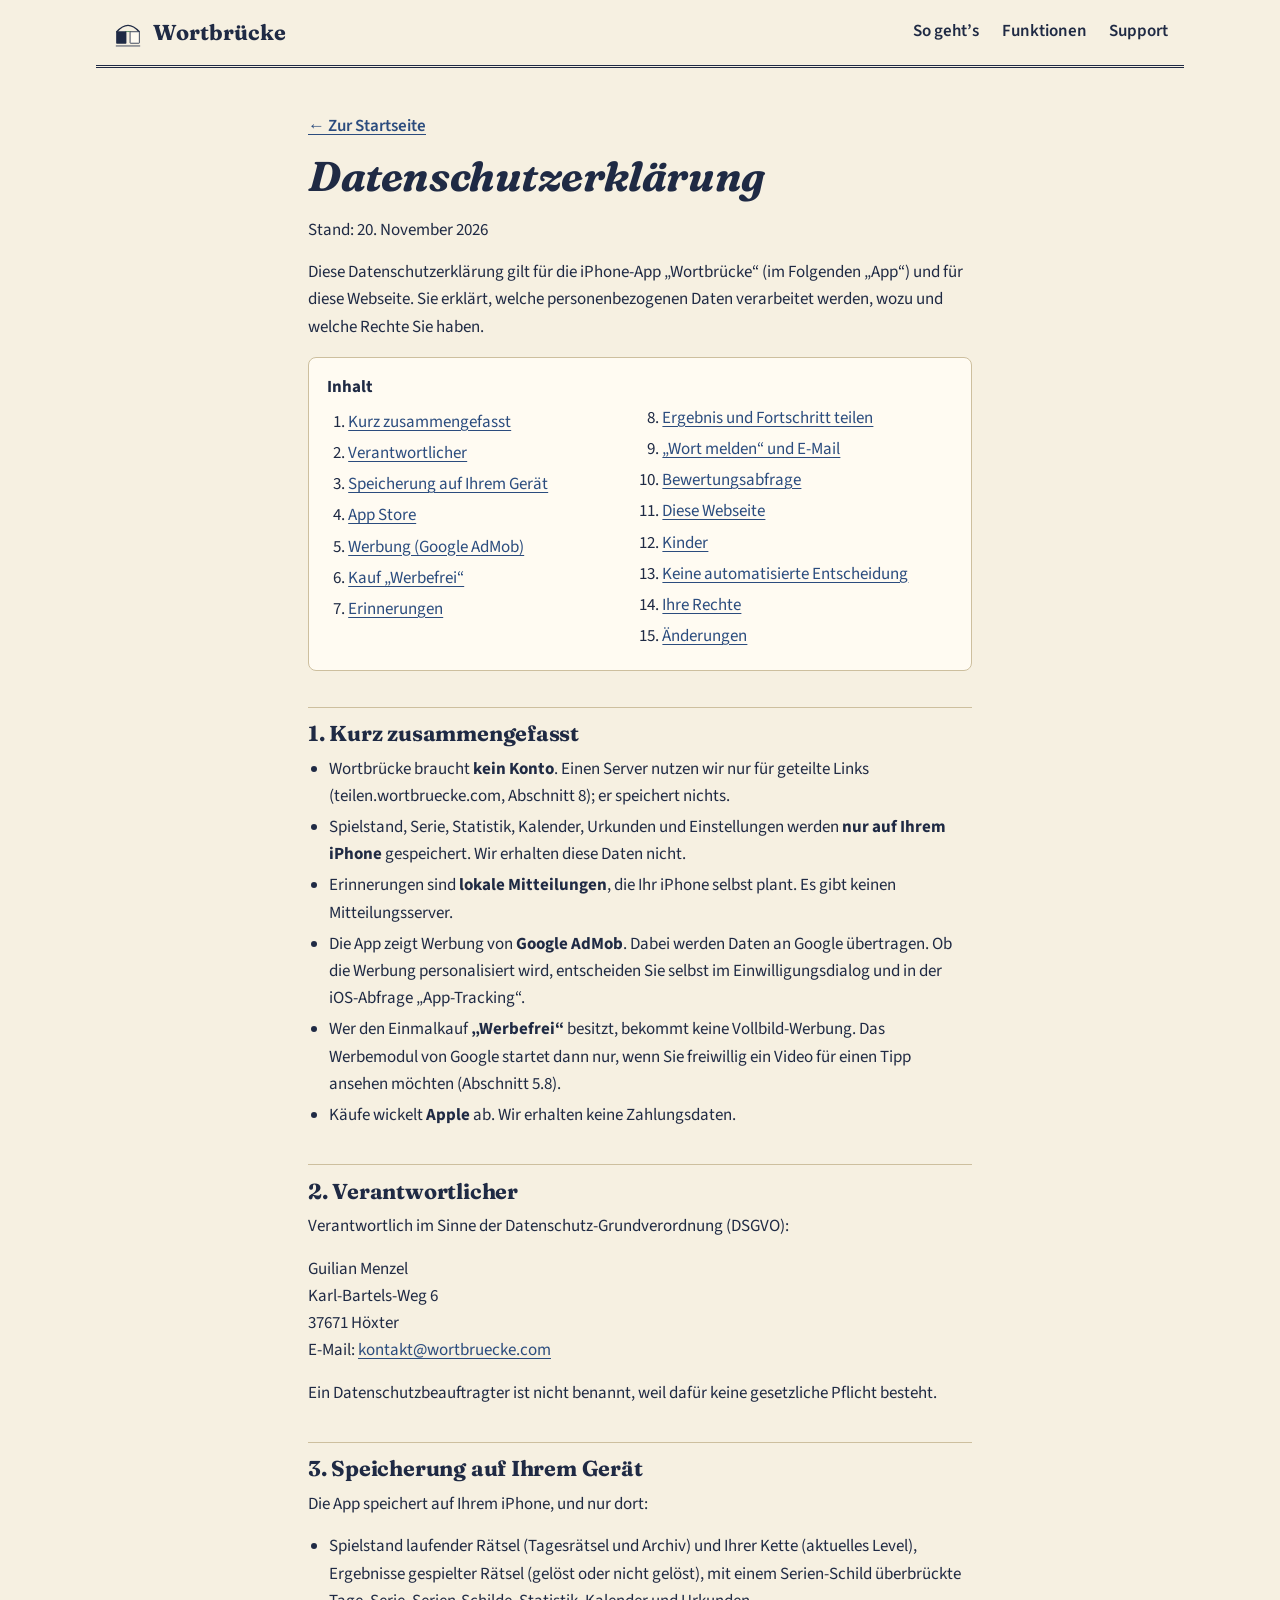
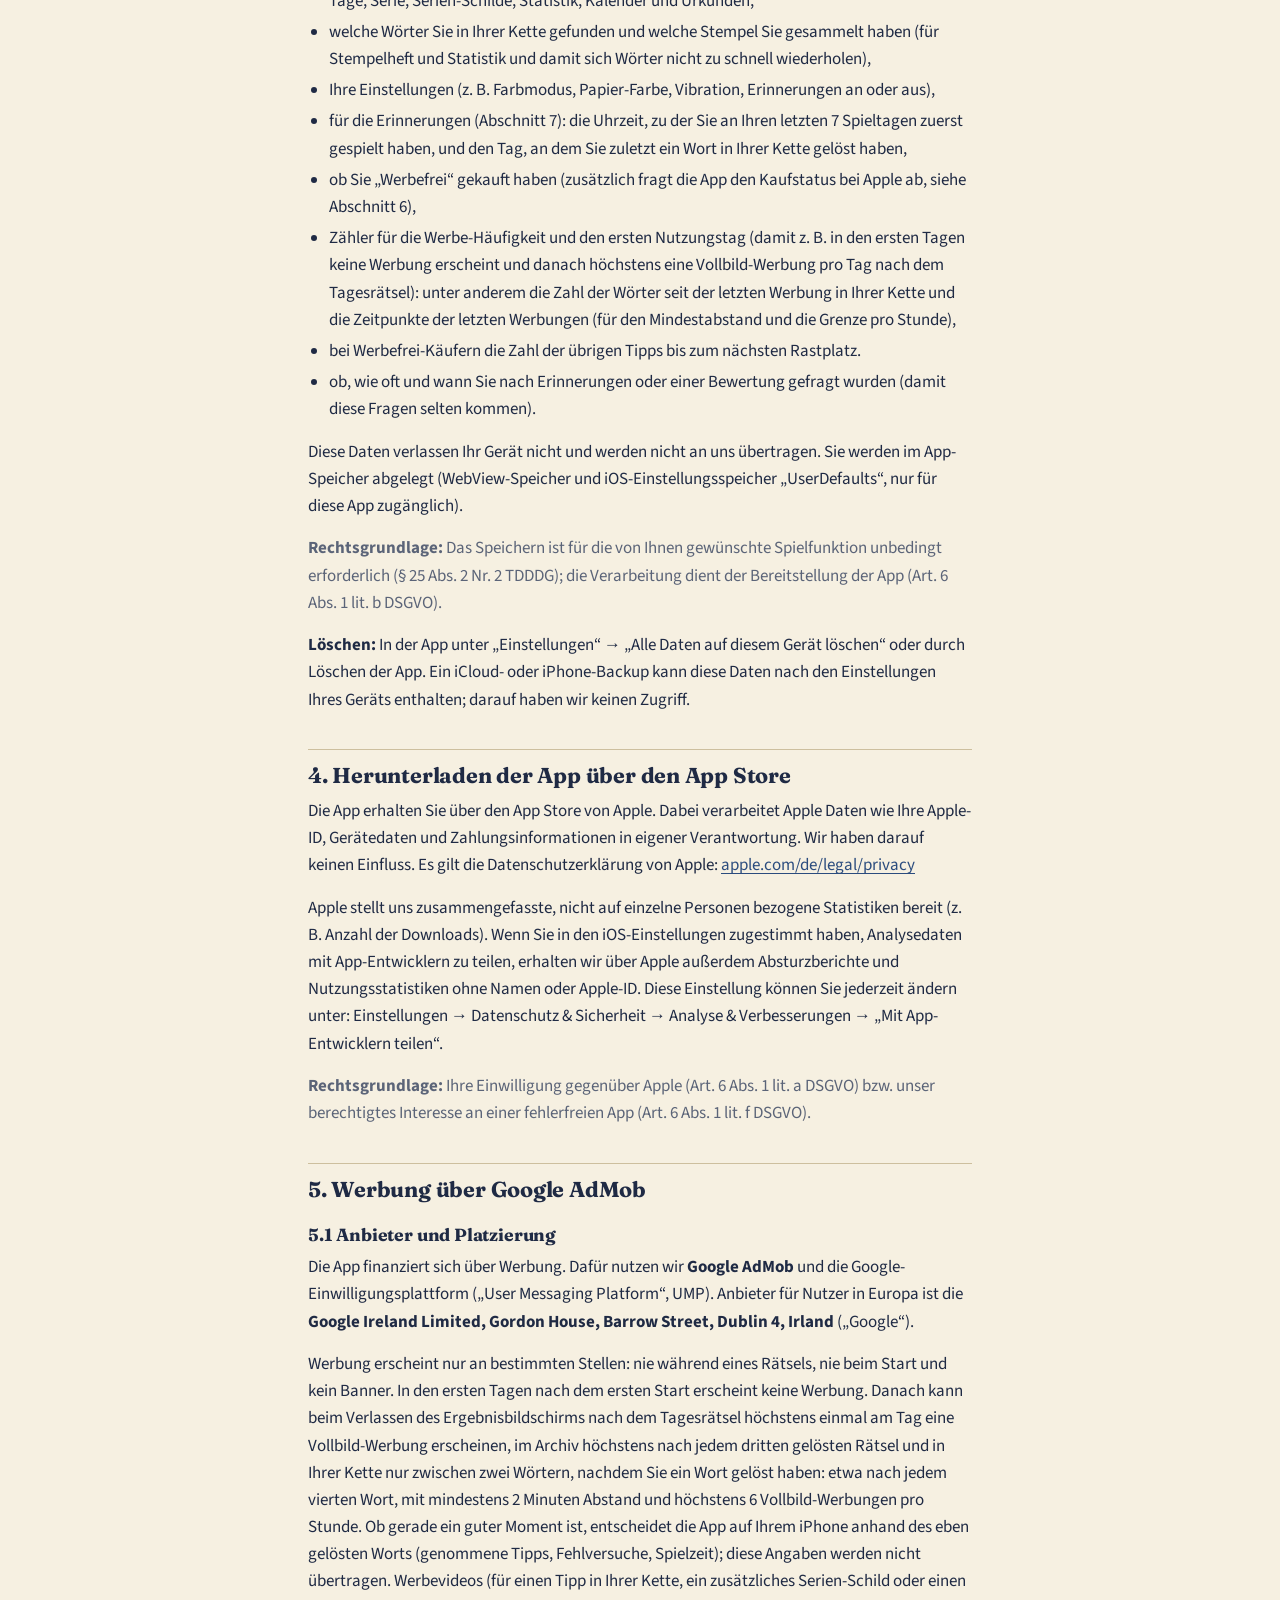
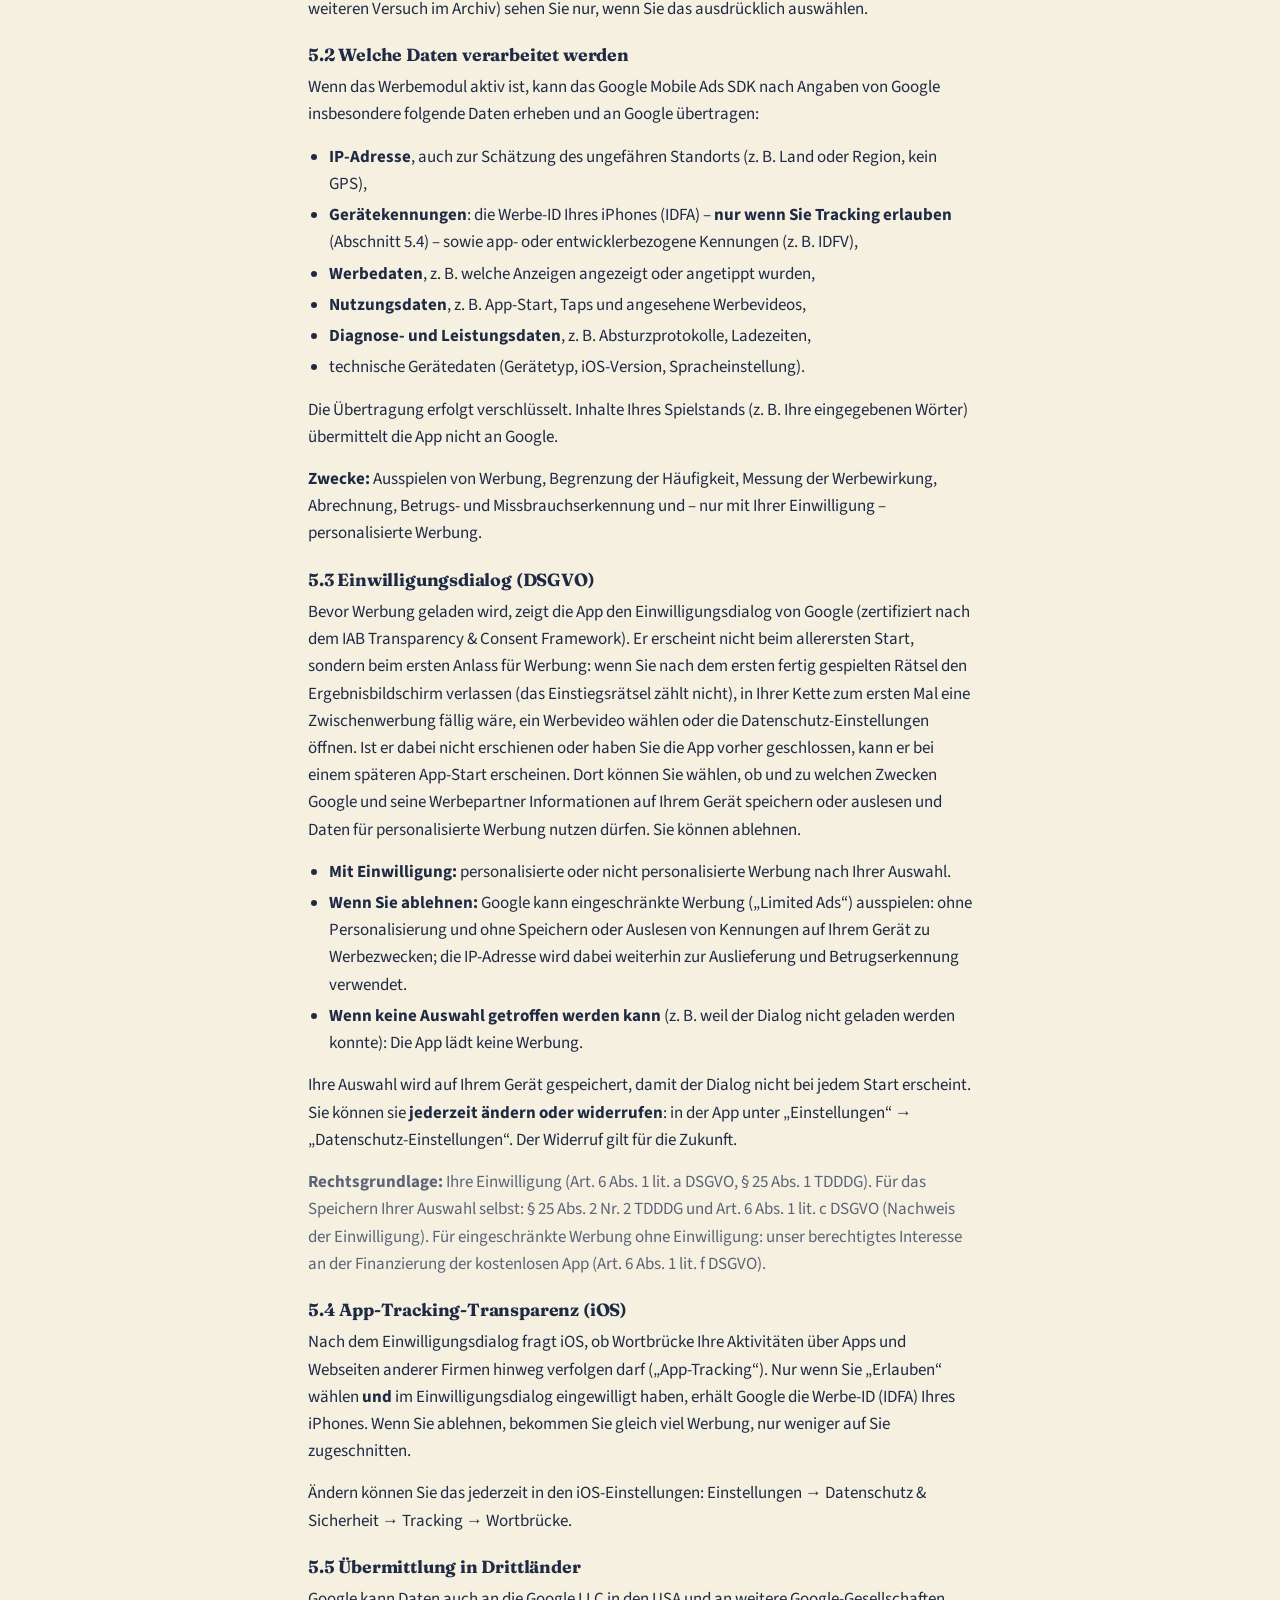
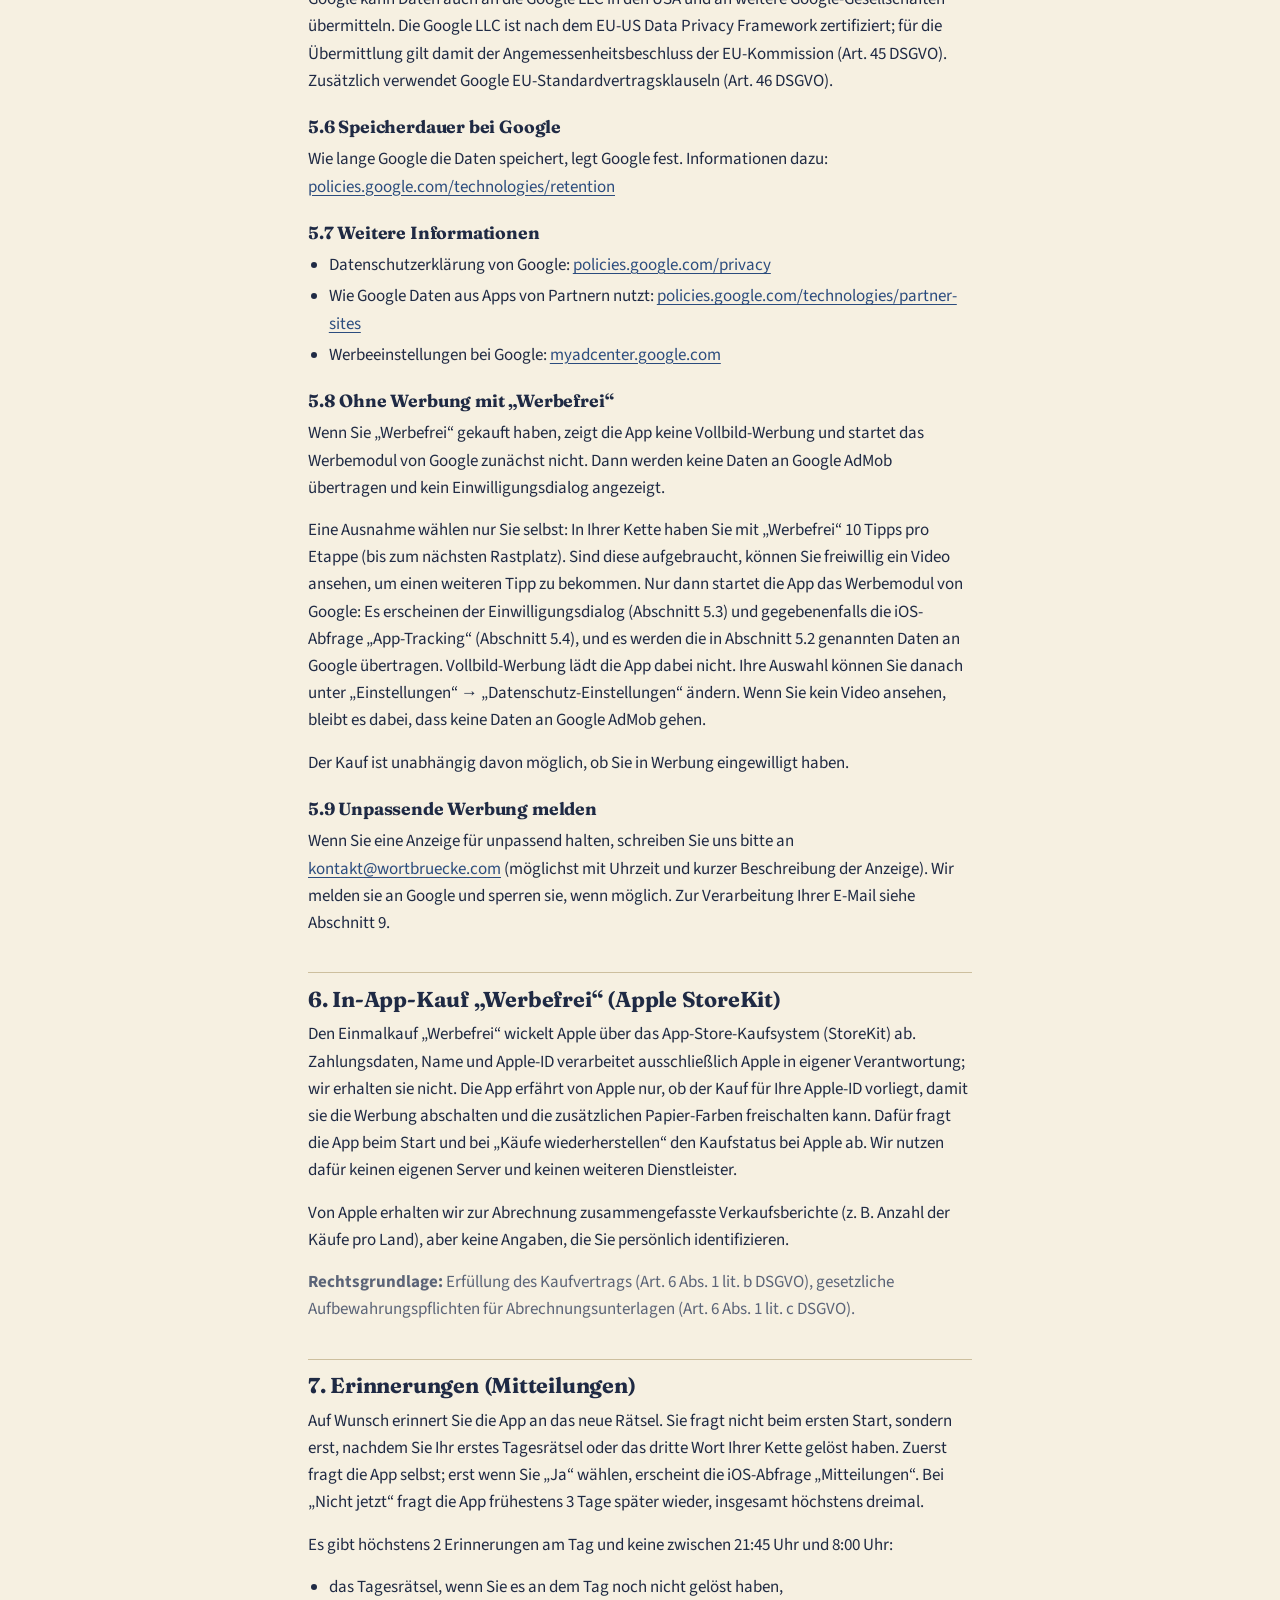
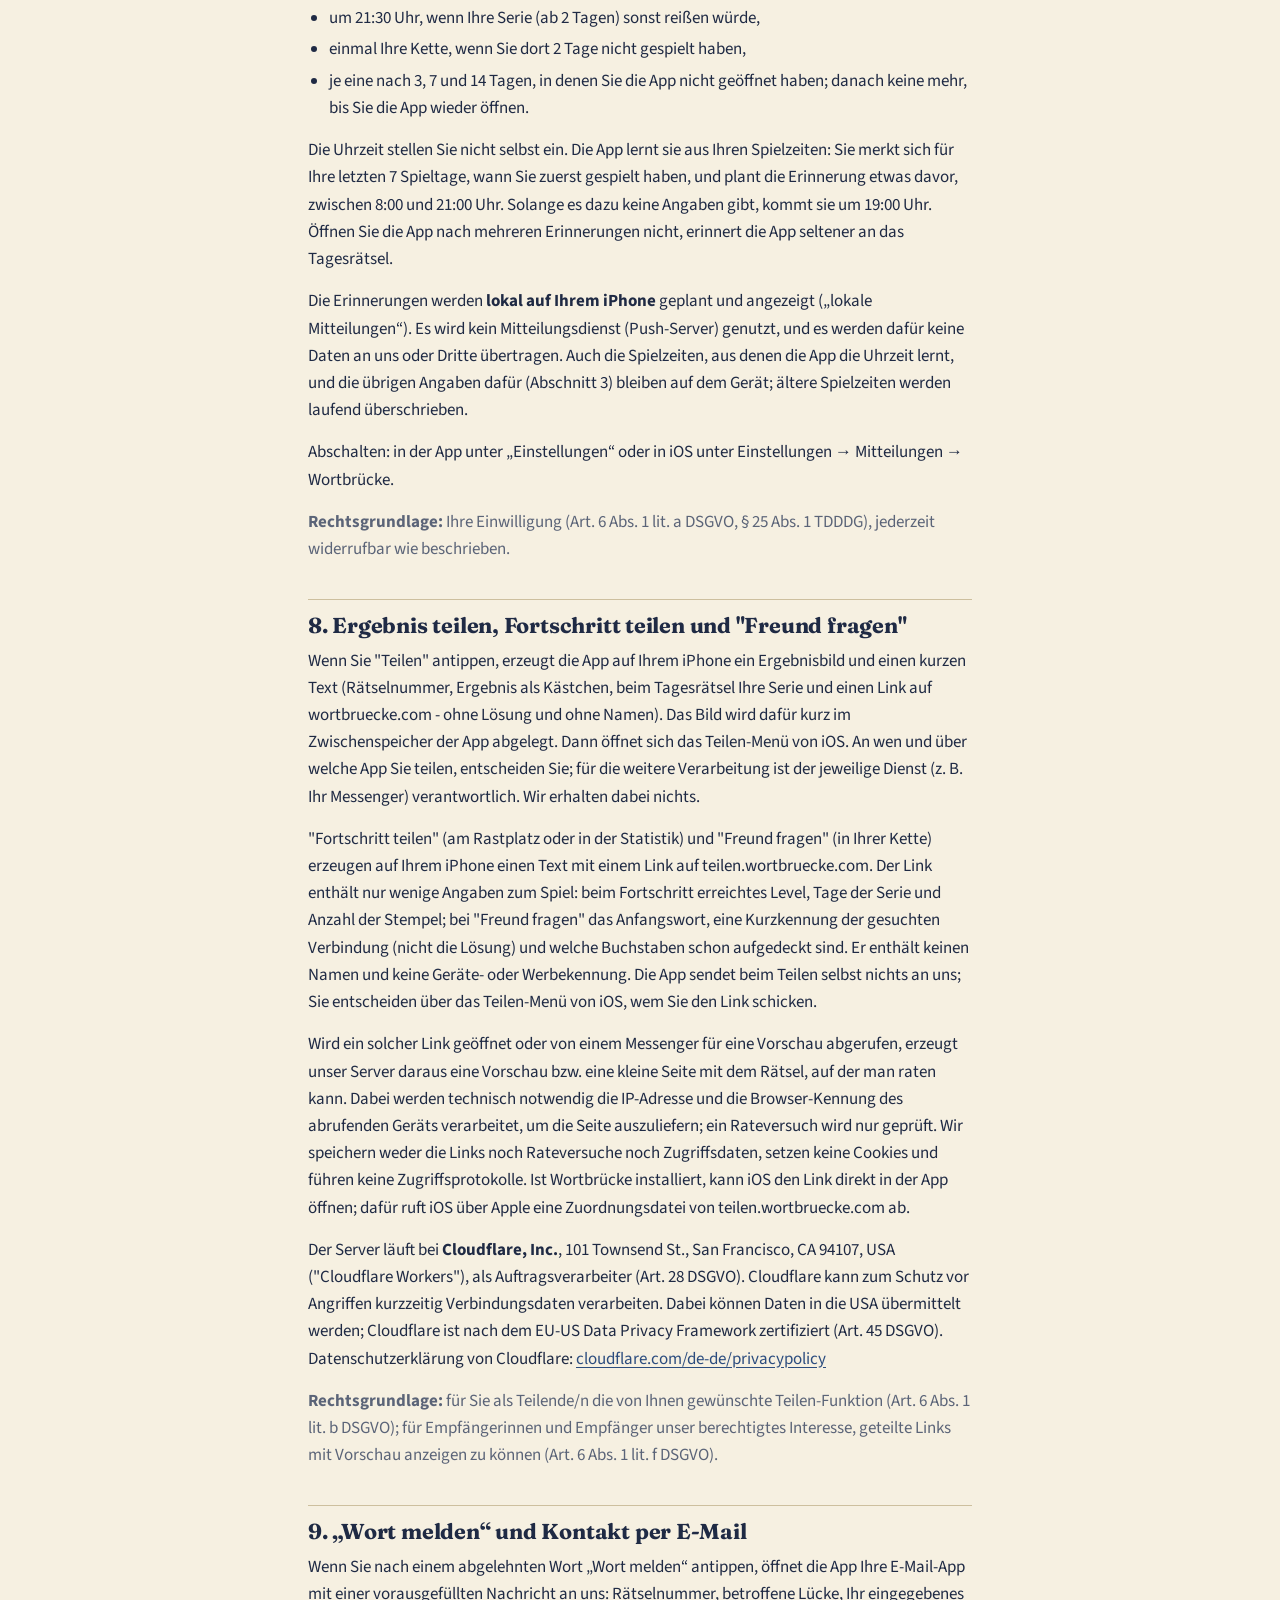
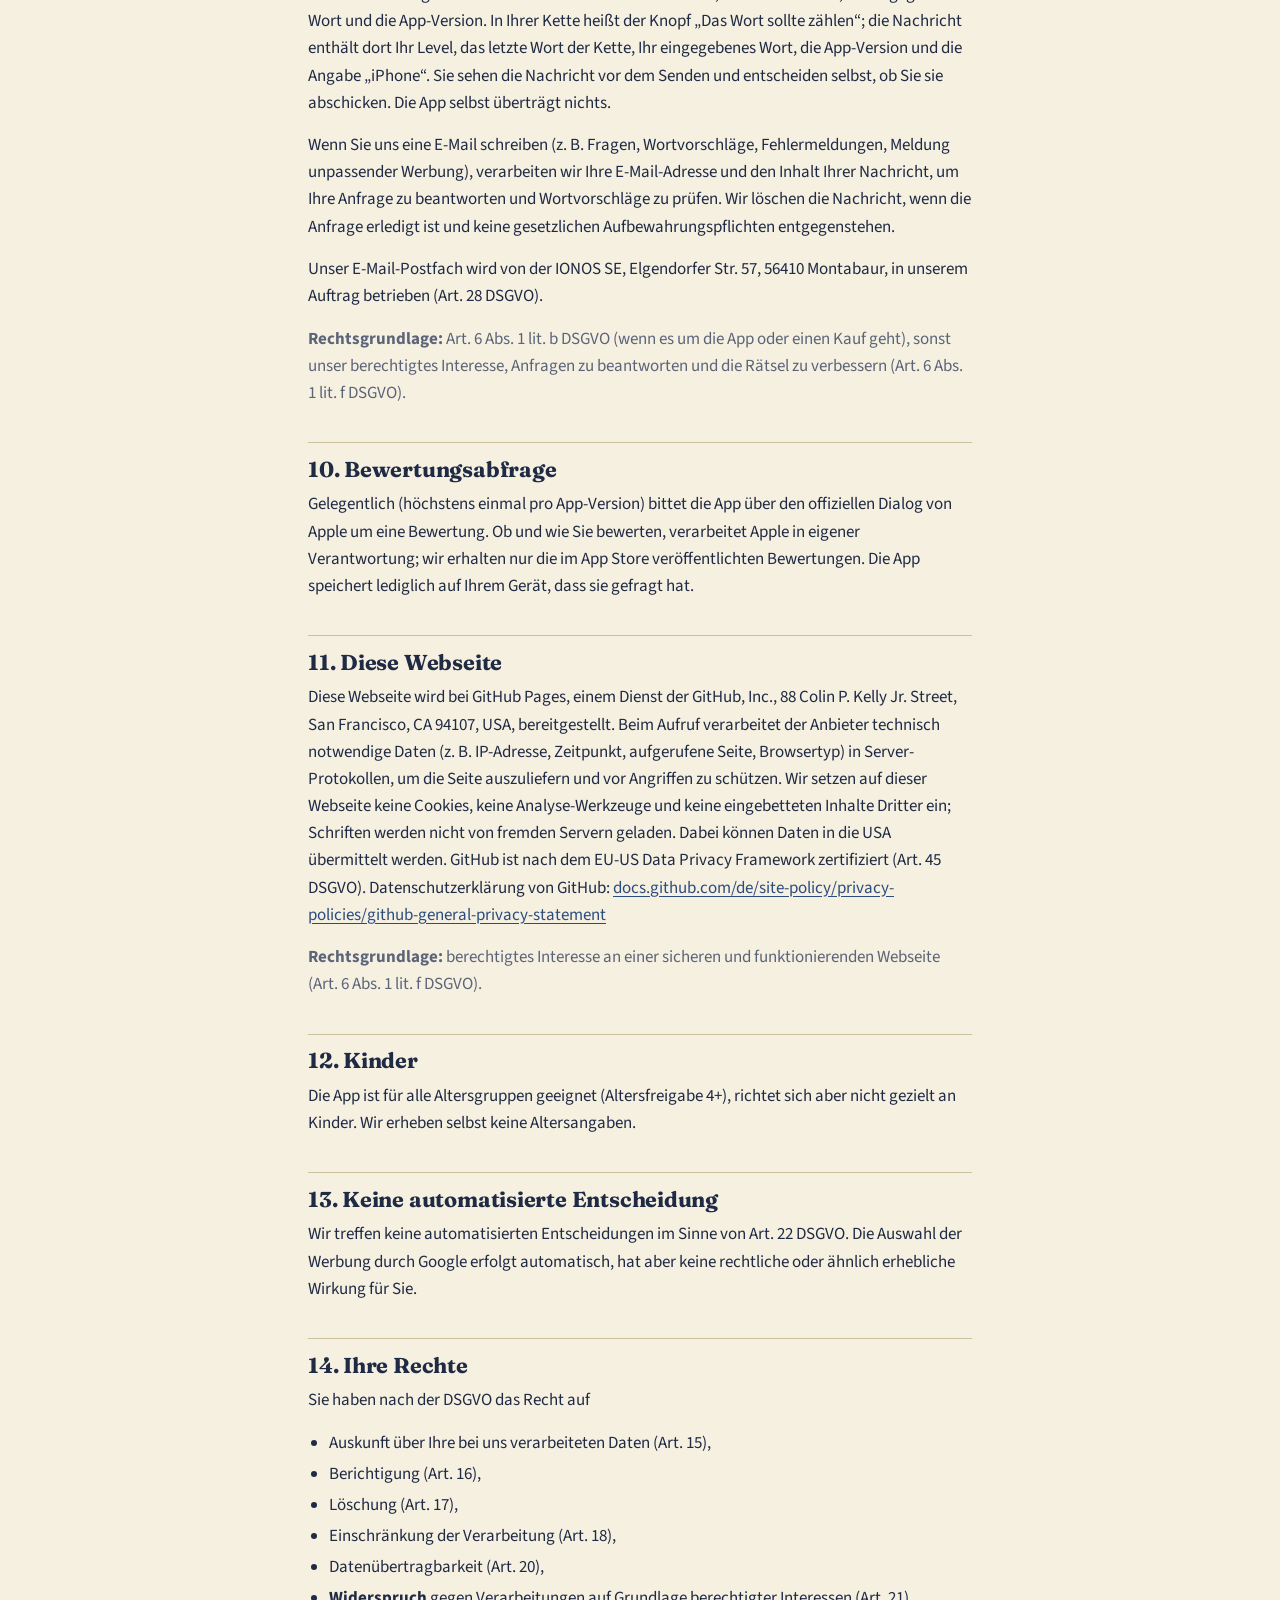
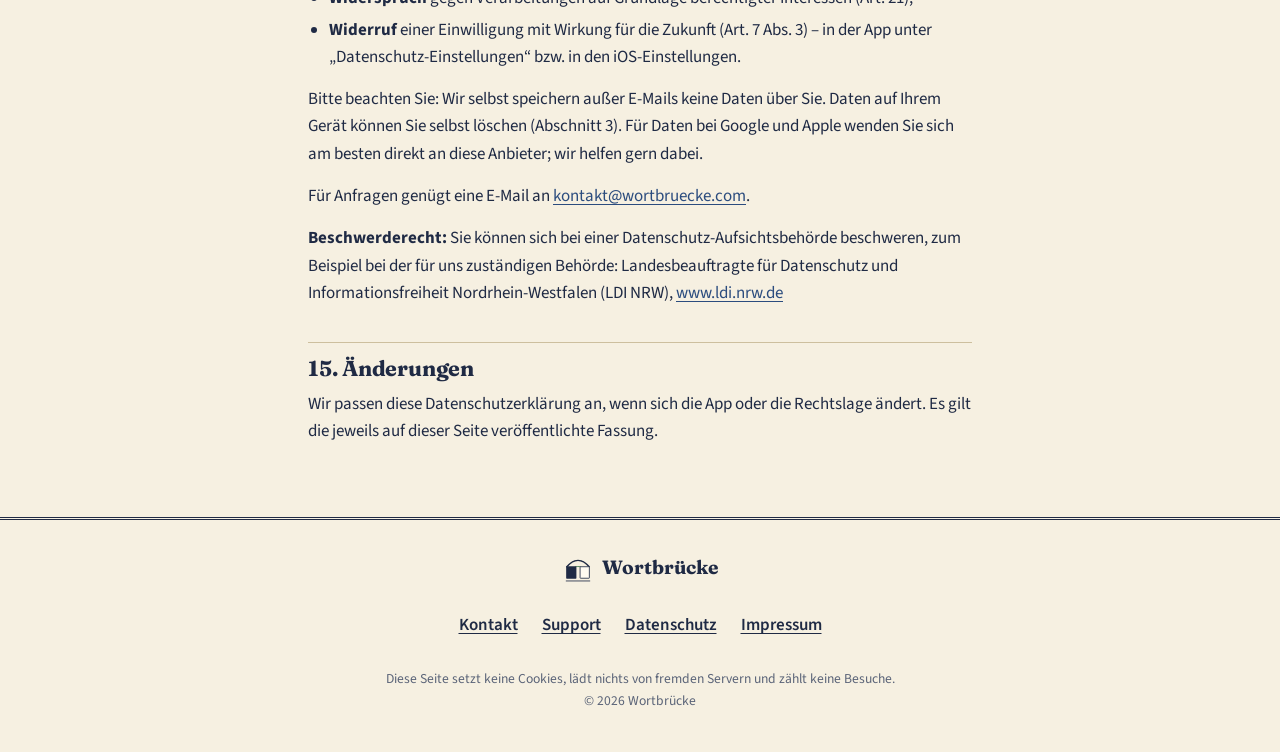
==== commit 53379b43: "Datenschutz Stand 20. November 2026: Abschnitt 8 um Teilen-Links (teilen.wortbruecke.com, Fortschrit" ====
--- a/datenschutz.html
+++ b/datenschutz.html
@@ -38,7 +38,7 @@
   <a class="zurueck" href="/">&larr; Zur Startseite</a>
 
 <h1>Datenschutzerklärung</h1>
-<p>Stand: 12. November 2026</p>
+<p>Stand: 20. November 2026</p>
 
 <p>Diese Datenschutzerklärung gilt für die iPhone-App „Wortbrücke“ (im Folgenden „App“) und für diese Webseite. Sie erklärt, welche personenbezogenen Daten verarbeitet werden, wozu und welche Rechte Sie haben.</p>
 
@@ -65,7 +65,7 @@
 
 <h2 id="kurz">1. Kurz zusammengefasst</h2>
 <ul>
-  <li>Wortbrücke braucht <strong>kein Konto</strong>. Wir betreiben <strong>keinen eigenen Server</strong> für die App.</li>
+  <li>Wortbrücke braucht <strong>kein Konto</strong>. Einen Server nutzen wir nur für geteilte Links (teilen.wortbruecke.com, Abschnitt 8); er speichert nichts.</li>
   <li>Spielstand, Serie, Statistik, Kalender, Urkunden und Einstellungen werden <strong>nur auf Ihrem iPhone</strong> gespeichert. Wir erhalten diese Daten nicht.</li>
   <li>Erinnerungen sind <strong>lokale Mitteilungen</strong>, die Ihr iPhone selbst plant. Es gibt keinen Mitteilungsserver.</li>
   <li>Die App zeigt Werbung von <strong>Google AdMob</strong>. Dabei werden Daten an Google übertragen. Ob die Werbung personalisiert wird, entscheiden Sie selbst im Einwilligungsdialog und in der iOS-Abfrage „App-Tracking“.</li>
@@ -177,9 +177,12 @@
 <p>Abschalten: in der App unter „Einstellungen“ oder in iOS unter Einstellungen → Mitteilungen → Wortbrücke.</p>
 <p class="legal"><strong>Rechtsgrundlage:</strong> Ihre Einwilligung (Art. 6 Abs. 1 lit. a DSGVO, § 25 Abs. 1 TDDDG), jederzeit widerrufbar wie beschrieben.</p>
 
-<h2 id="teilen">8. Ergebnis und Fortschritt teilen</h2>
-<p>Wenn Sie „Teilen“ antippen, erzeugt die App auf Ihrem iPhone ein Ergebnisbild und einen kurzen Text (Rätselnummer, Ergebnis als Kästchen, beim Tagesrätsel Ihre Serie und einen Link auf wortbruecke.com – ohne Lösung und ohne Namen). Das Bild wird dafür kurz im Zwischenspeicher der App abgelegt. Dann öffnet sich das Teilen-Menü von iOS. An wen und über welche App Sie teilen, entscheiden Sie; für die weitere Verarbeitung ist der jeweilige Dienst (z. B. Ihr Messenger) verantwortlich. Wir erhalten dabei nichts.</p>
-<p>Wenn Sie am Rastplatz oder in der Statistik „Fortschritt teilen“ antippen, erzeugt die App nur einen kurzen Text (erreichtes Level, Anzahl Ihrer Stempel und einen Link auf wortbruecke.com – ohne Lösung und ohne Namen), kein Bild. Auch dieser Text geht nur über das Teilen-Menü von iOS an die von Ihnen gewählte App; steht das Menü nicht zur Verfügung, kopiert die App den Text in die Zwischenablage. Wir erhalten dabei nichts.</p>
+<h2 id="teilen">8. Ergebnis teilen, Fortschritt teilen und "Freund fragen"</h2>
+<p>Wenn Sie "Teilen" antippen, erzeugt die App auf Ihrem iPhone ein Ergebnisbild und einen kurzen Text (Rätselnummer, Ergebnis als Kästchen, beim Tagesrätsel Ihre Serie und einen Link auf wortbruecke.com - ohne Lösung und ohne Namen). Das Bild wird dafür kurz im Zwischenspeicher der App abgelegt. Dann öffnet sich das Teilen-Menü von iOS. An wen und über welche App Sie teilen, entscheiden Sie; für die weitere Verarbeitung ist der jeweilige Dienst (z. B. Ihr Messenger) verantwortlich. Wir erhalten dabei nichts.</p>
+<p>"Fortschritt teilen" (am Rastplatz oder in der Statistik) und "Freund fragen" (in Ihrer Kette) erzeugen auf Ihrem iPhone einen Text mit einem Link auf teilen.wortbruecke.com. Der Link enthält nur wenige Angaben zum Spiel: beim Fortschritt erreichtes Level, Tage der Serie und Anzahl der Stempel; bei "Freund fragen" das Anfangswort, eine Kurzkennung der gesuchten Verbindung (nicht die Lösung) und welche Buchstaben schon aufgedeckt sind. Er enthält keinen Namen und keine Geräte- oder Werbekennung. Die App sendet beim Teilen selbst nichts an uns; Sie entscheiden über das Teilen-Menü von iOS, wem Sie den Link schicken.</p>
+<p>Wird ein solcher Link geöffnet oder von einem Messenger für eine Vorschau abgerufen, erzeugt unser Server daraus eine Vorschau bzw. eine kleine Seite mit dem Rätsel, auf der man raten kann. Dabei werden technisch notwendig die IP-Adresse und die Browser-Kennung des abrufenden Geräts verarbeitet, um die Seite auszuliefern; ein Rateversuch wird nur geprüft. Wir speichern weder die Links noch Rateversuche noch Zugriffsdaten, setzen keine Cookies und führen keine Zugriffsprotokolle. Ist Wortbrücke installiert, kann iOS den Link direkt in der App öffnen; dafür ruft iOS über Apple eine Zuordnungsdatei von teilen.wortbruecke.com ab.</p>
+<p>Der Server läuft bei <strong>Cloudflare, Inc.</strong>, 101 Townsend St., San Francisco, CA 94107, USA ("Cloudflare Workers"), als Auftragsverarbeiter (Art. 28 DSGVO). Cloudflare kann zum Schutz vor Angriffen kurzzeitig Verbindungsdaten verarbeiten. Dabei können Daten in die USA übermittelt werden; Cloudflare ist nach dem EU-US Data Privacy Framework zertifiziert (Art. 45 DSGVO). Datenschutzerklärung von Cloudflare: <a href="https://www.cloudflare.com/de-de/privacypolicy/">cloudflare.com/de-de/privacypolicy</a></p>
+<p class="legal"><strong>Rechtsgrundlage:</strong> für Sie als Teilende/n die von Ihnen gewünschte Teilen-Funktion (Art. 6 Abs. 1 lit. b DSGVO); für Empfängerinnen und Empfänger unser berechtigtes Interesse, geteilte Links mit Vorschau anzeigen zu können (Art. 6 Abs. 1 lit. f DSGVO).</p>
 
 <h2 id="email">9. „Wort melden“ und Kontakt per E-Mail</h2>
 <p>Wenn Sie nach einem abgelehnten Wort „Wort melden“ antippen, öffnet die App Ihre E-Mail-App mit einer vorausgefüllten Nachricht an uns: Rätselnummer, betroffene Lücke, Ihr eingegebenes Wort und die App-Version. In Ihrer Kette heißt der Knopf „Das Wort sollte zählen“; die Nachricht enthält dort Ihr Level, das letzte Wort der Kette, Ihr eingegebenes Wort, die App-Version und die Angabe „iPhone“. Sie sehen die Nachricht vor dem Senden und entscheiden selbst, ob Sie sie abschicken. Die App selbst überträgt nichts.</p>
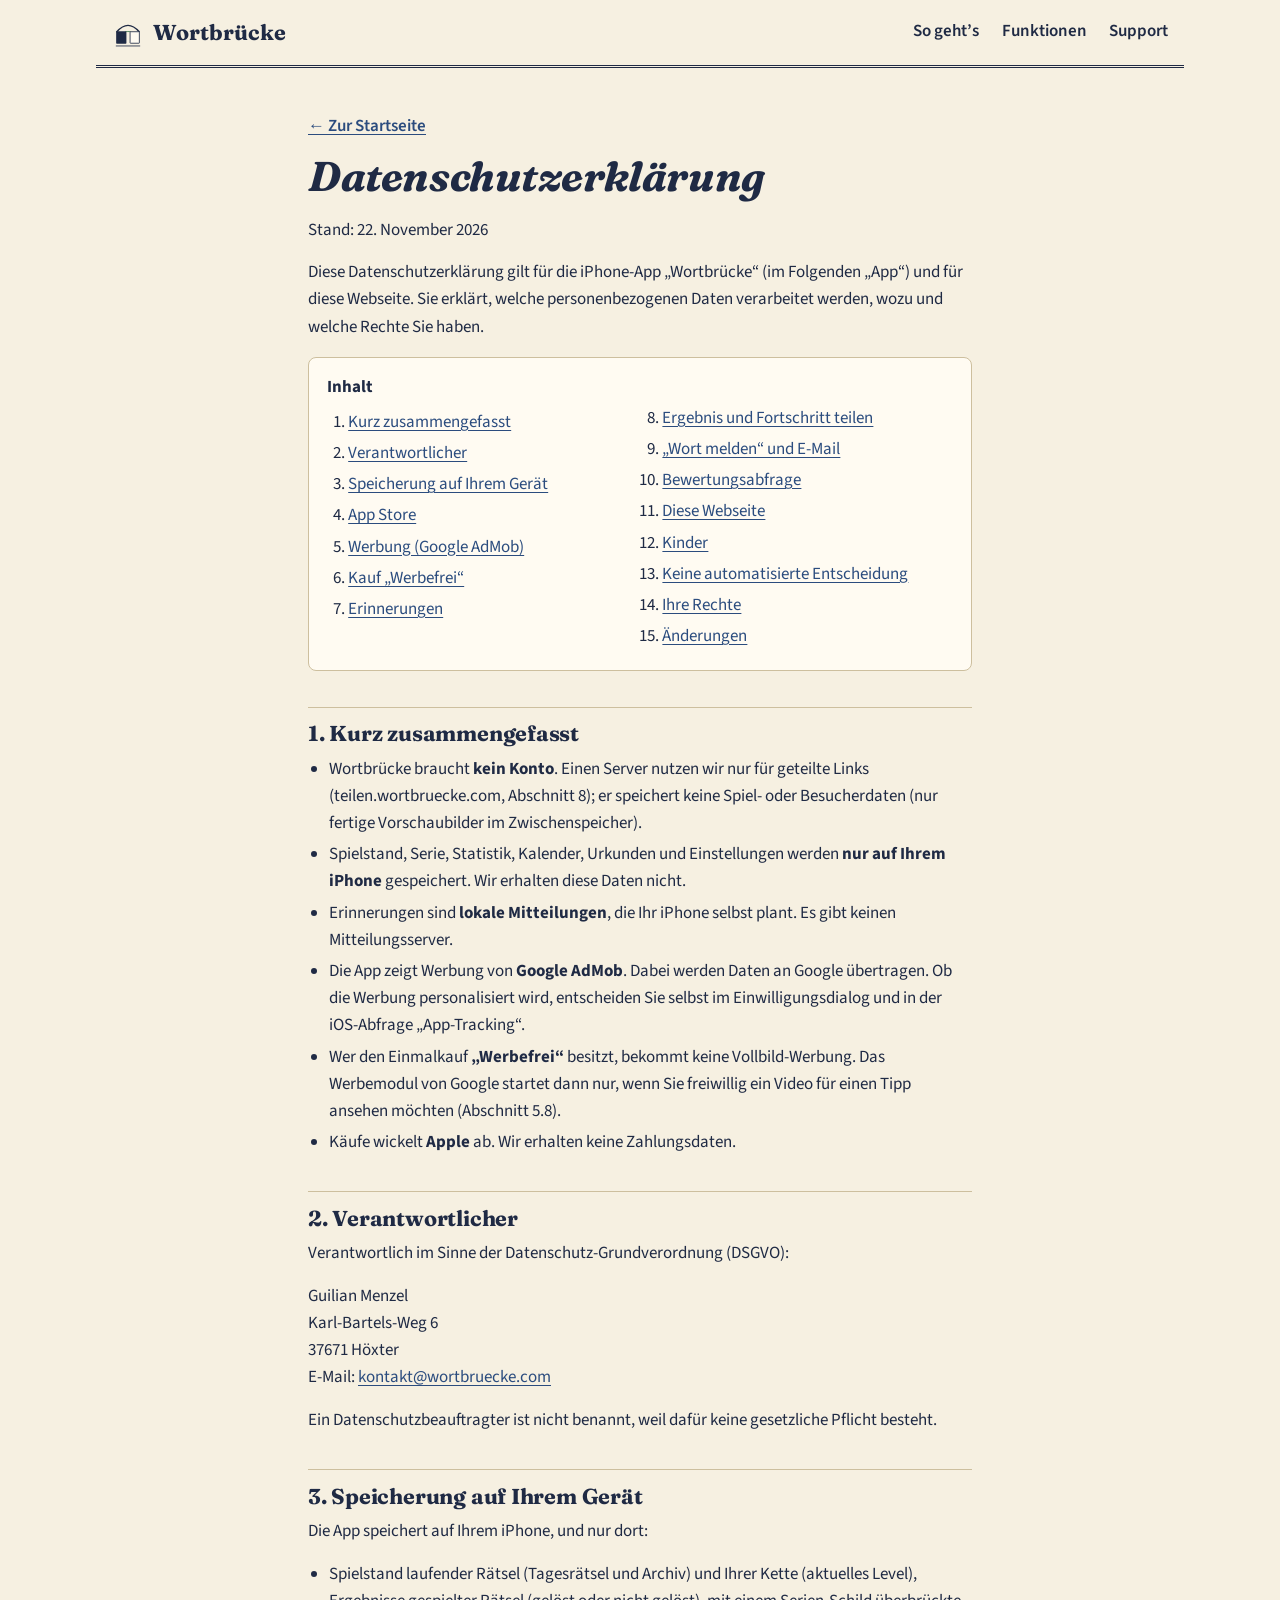
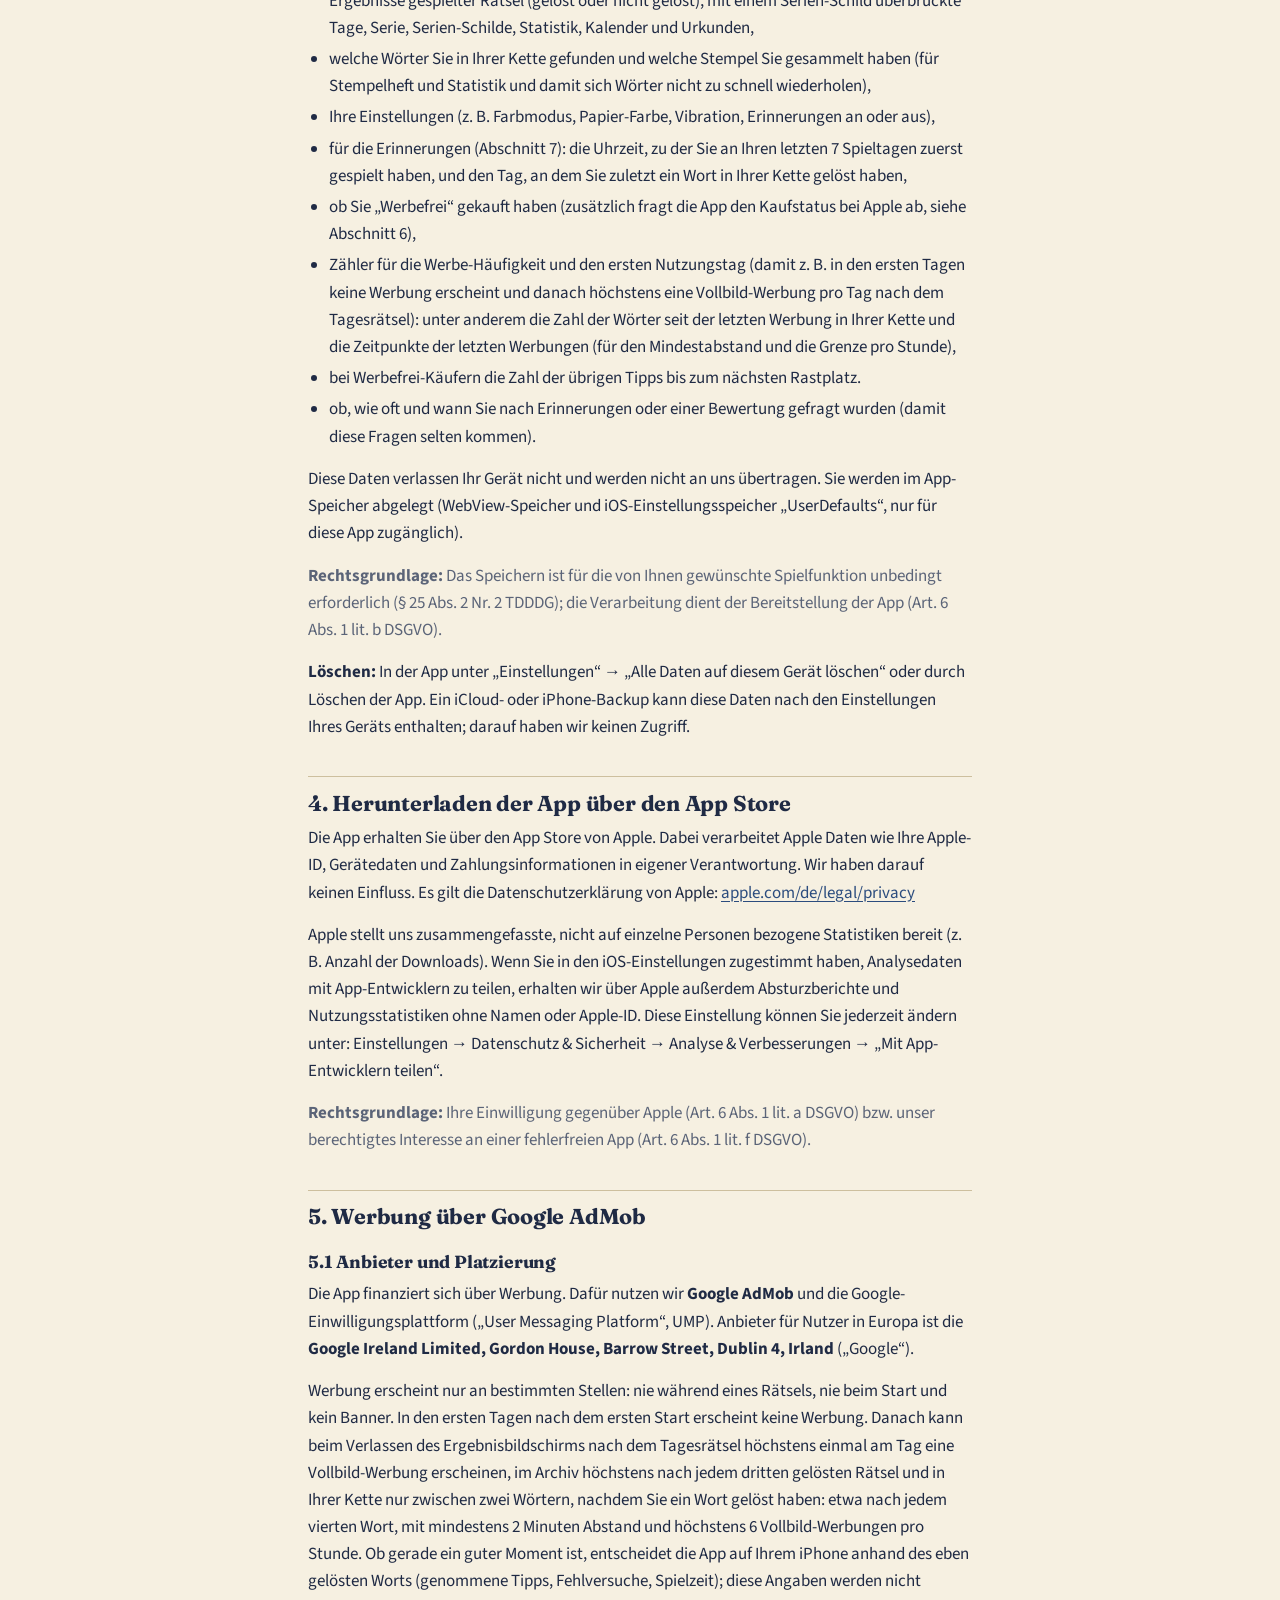
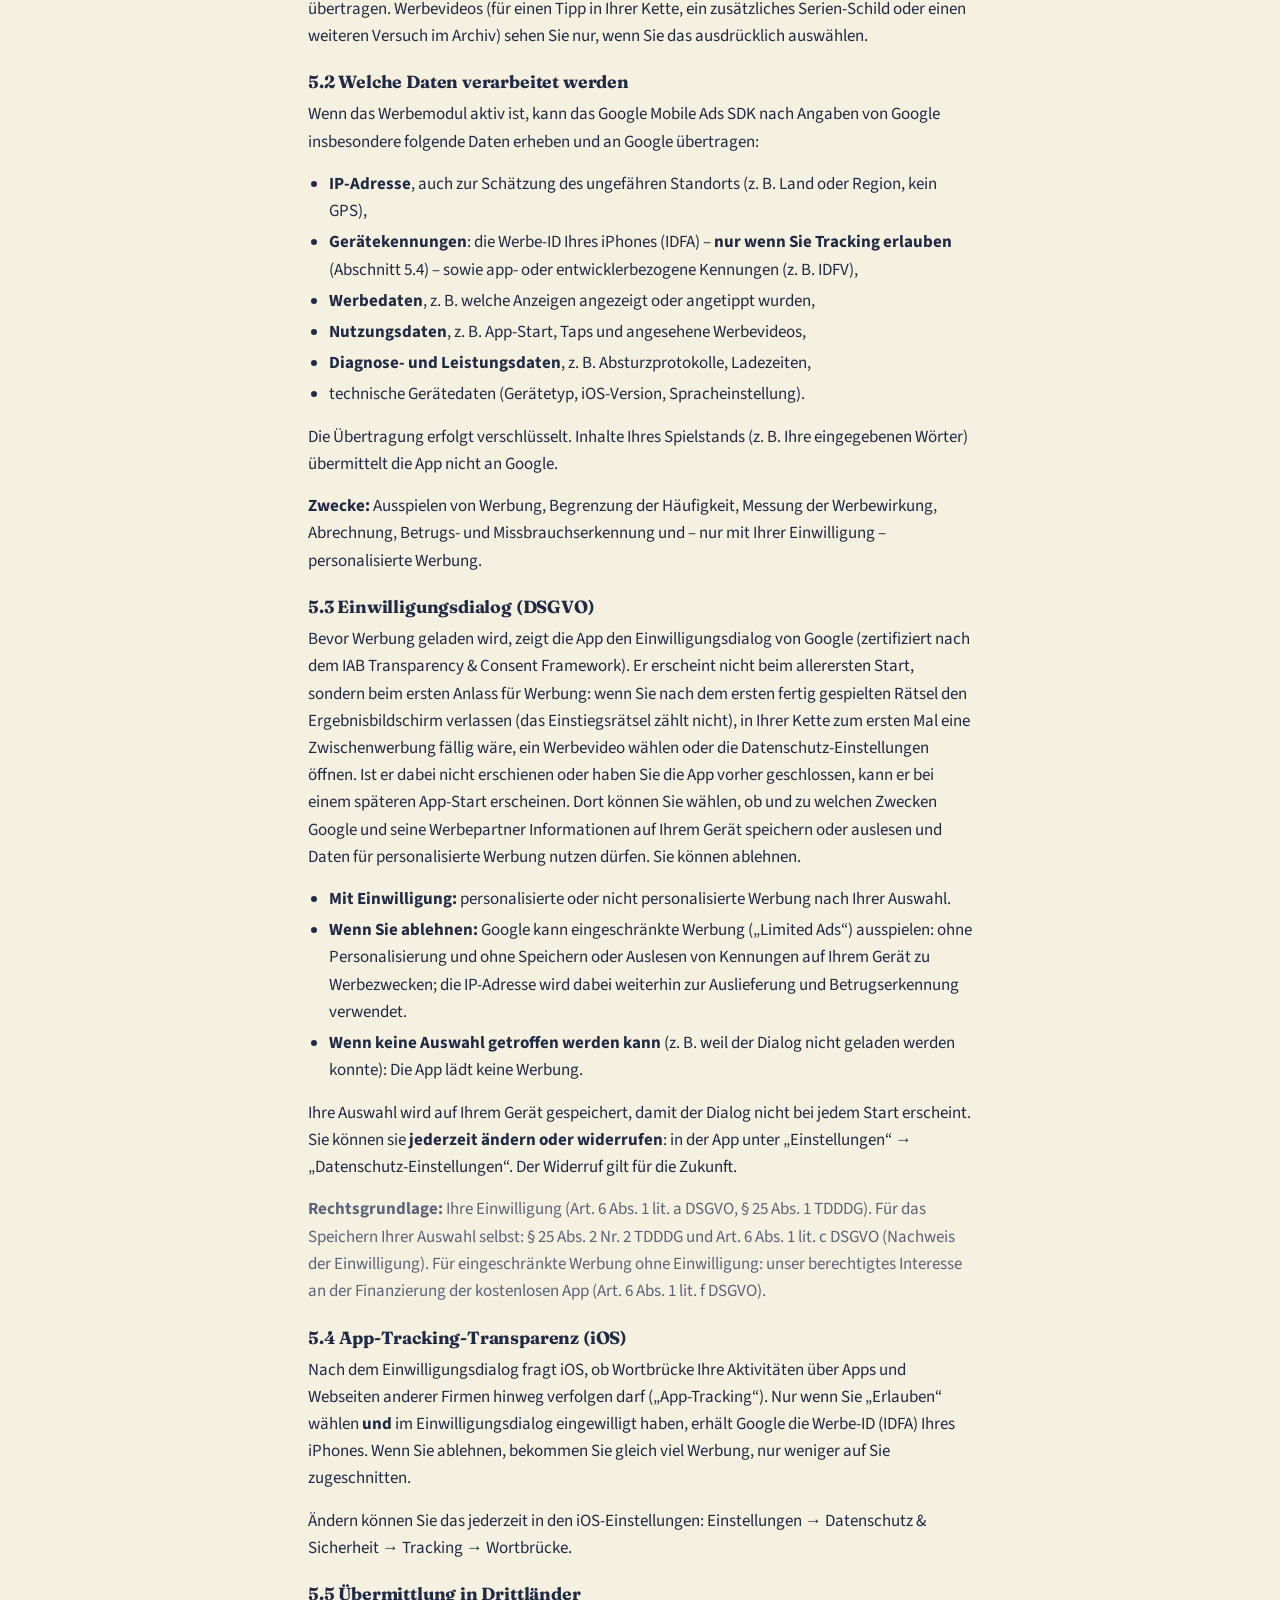
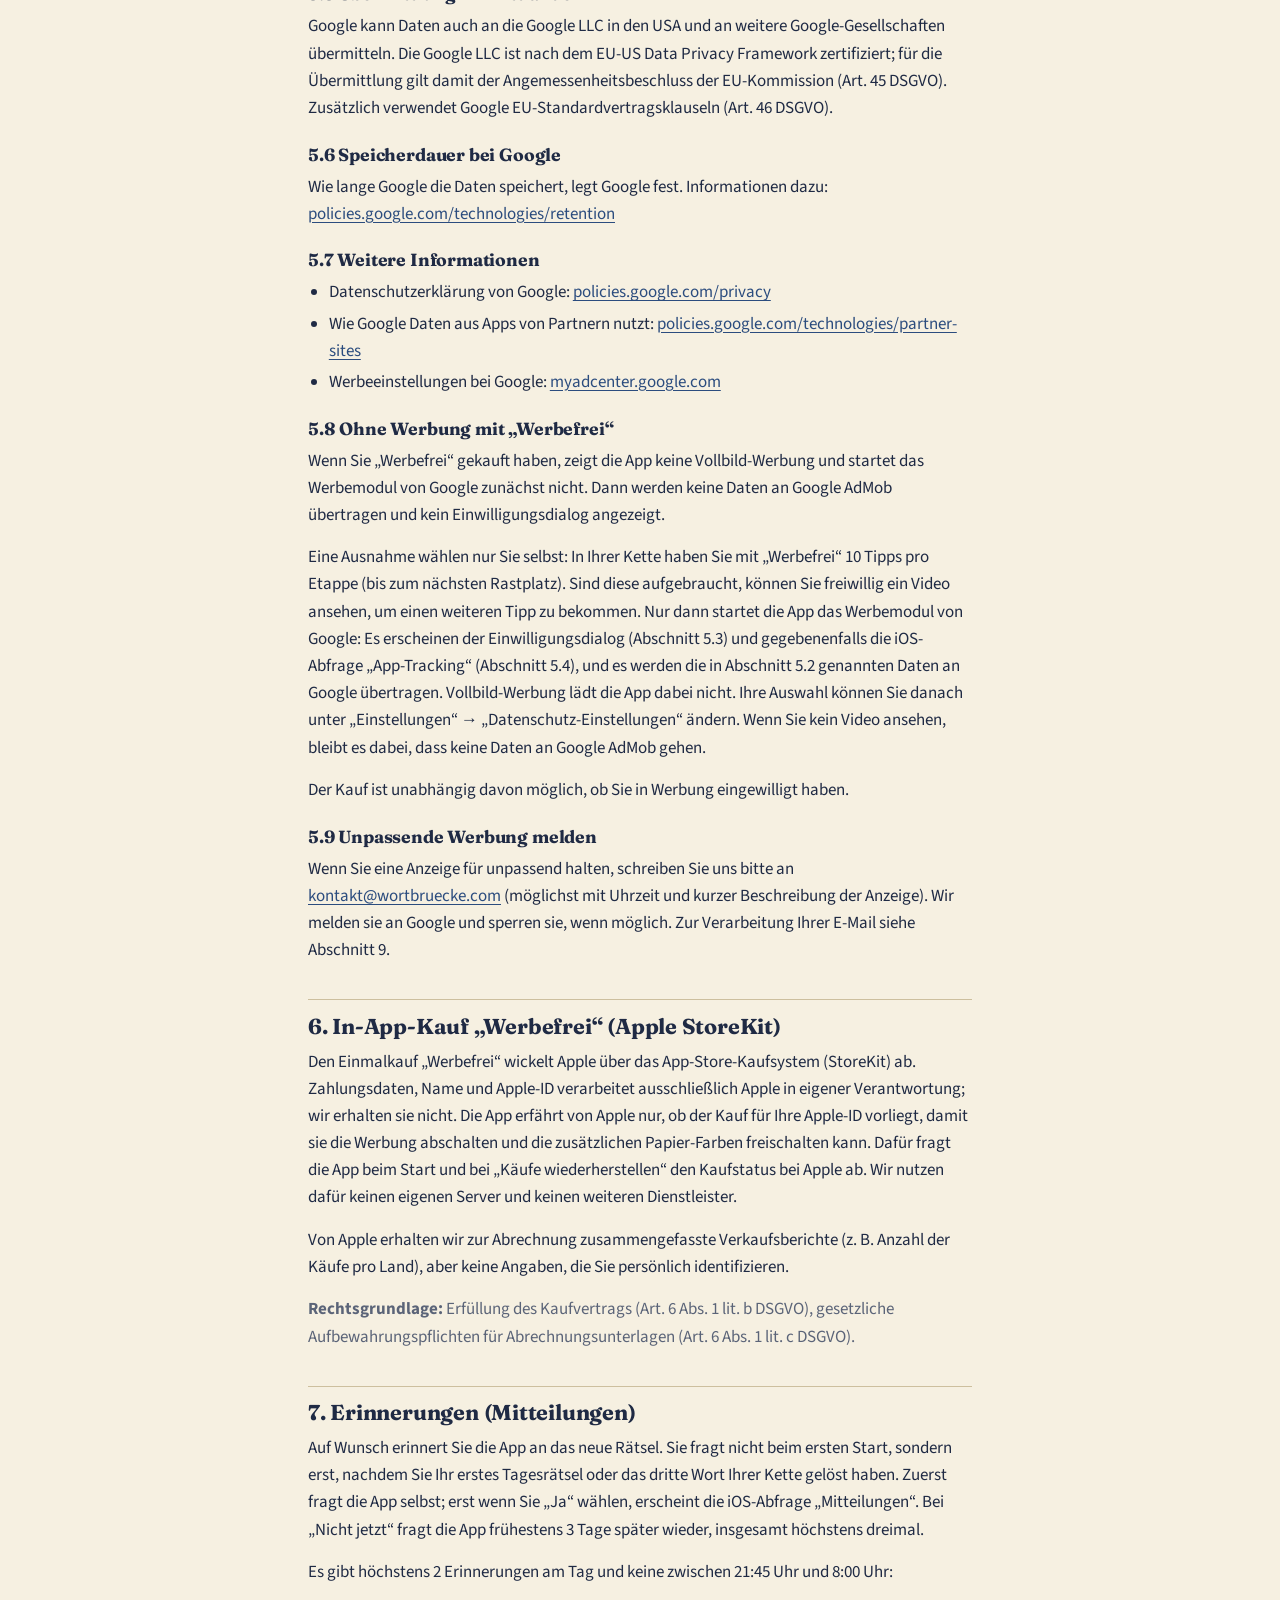
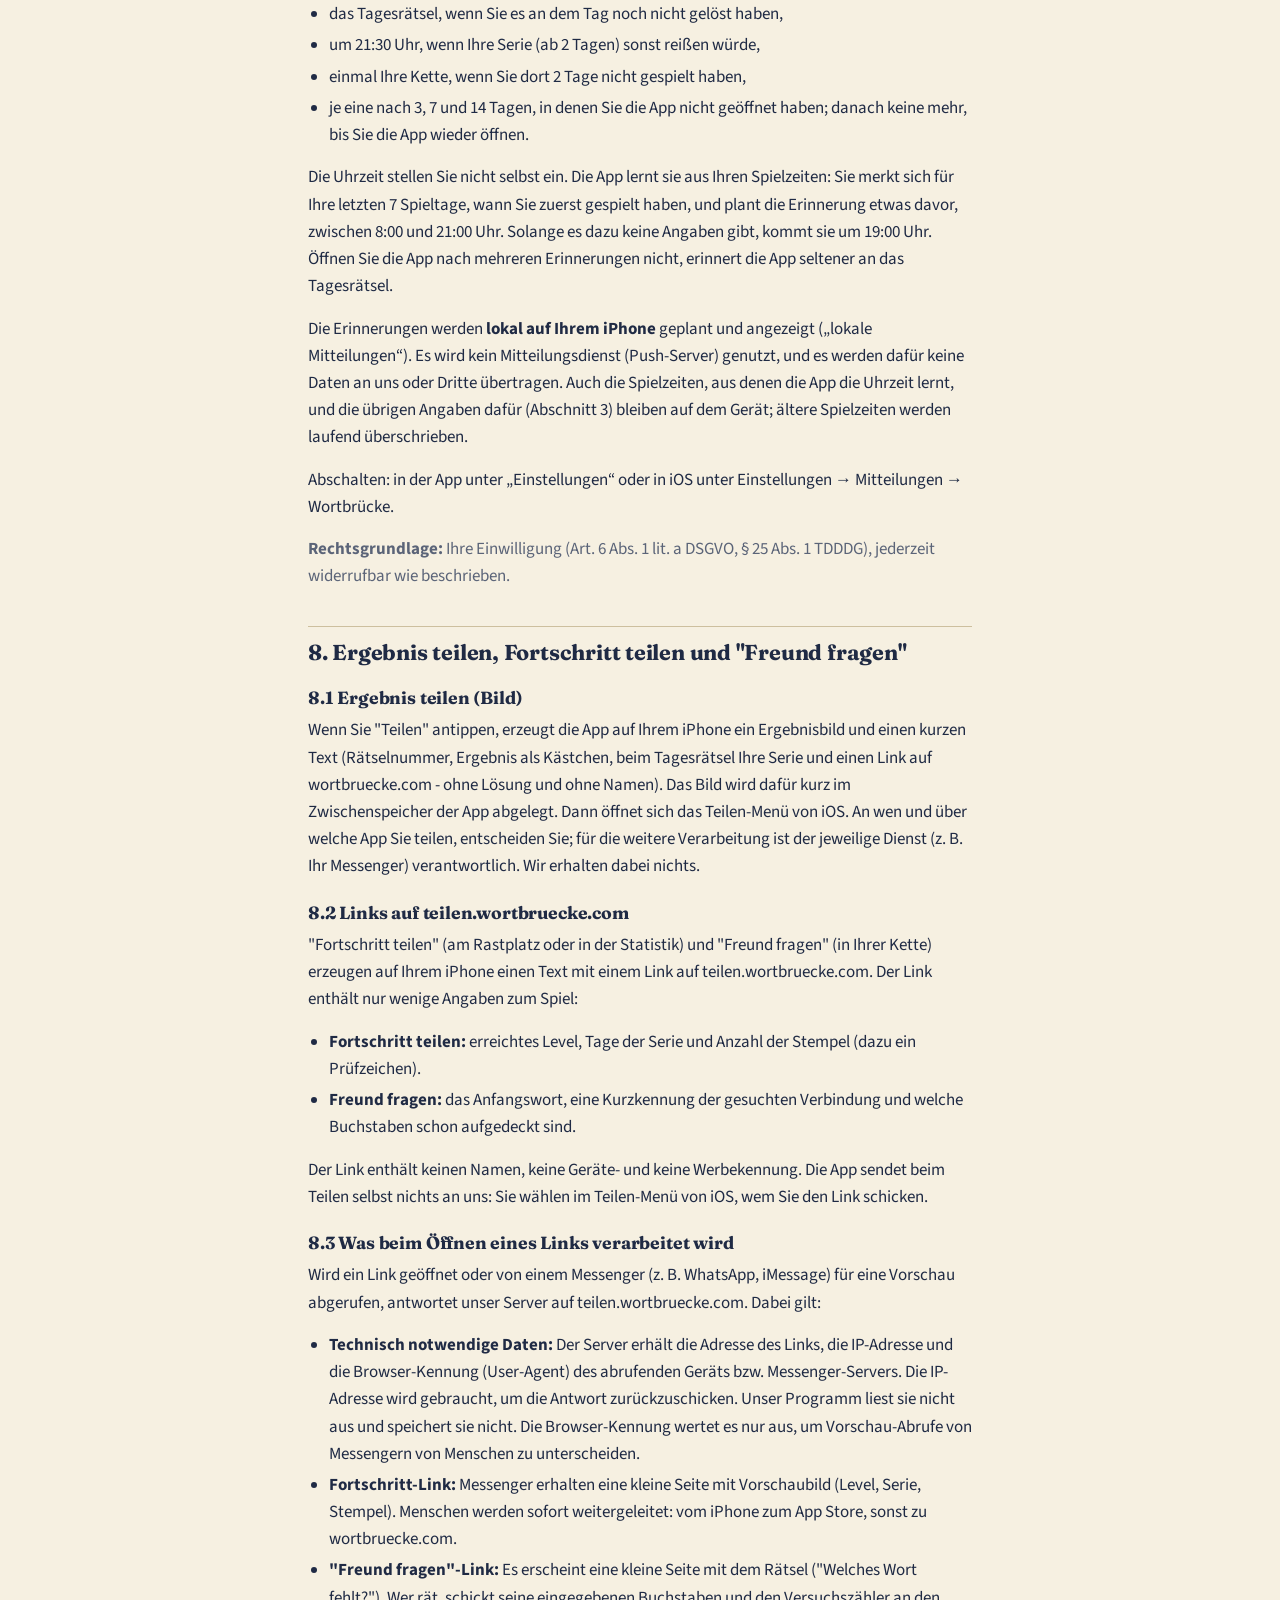
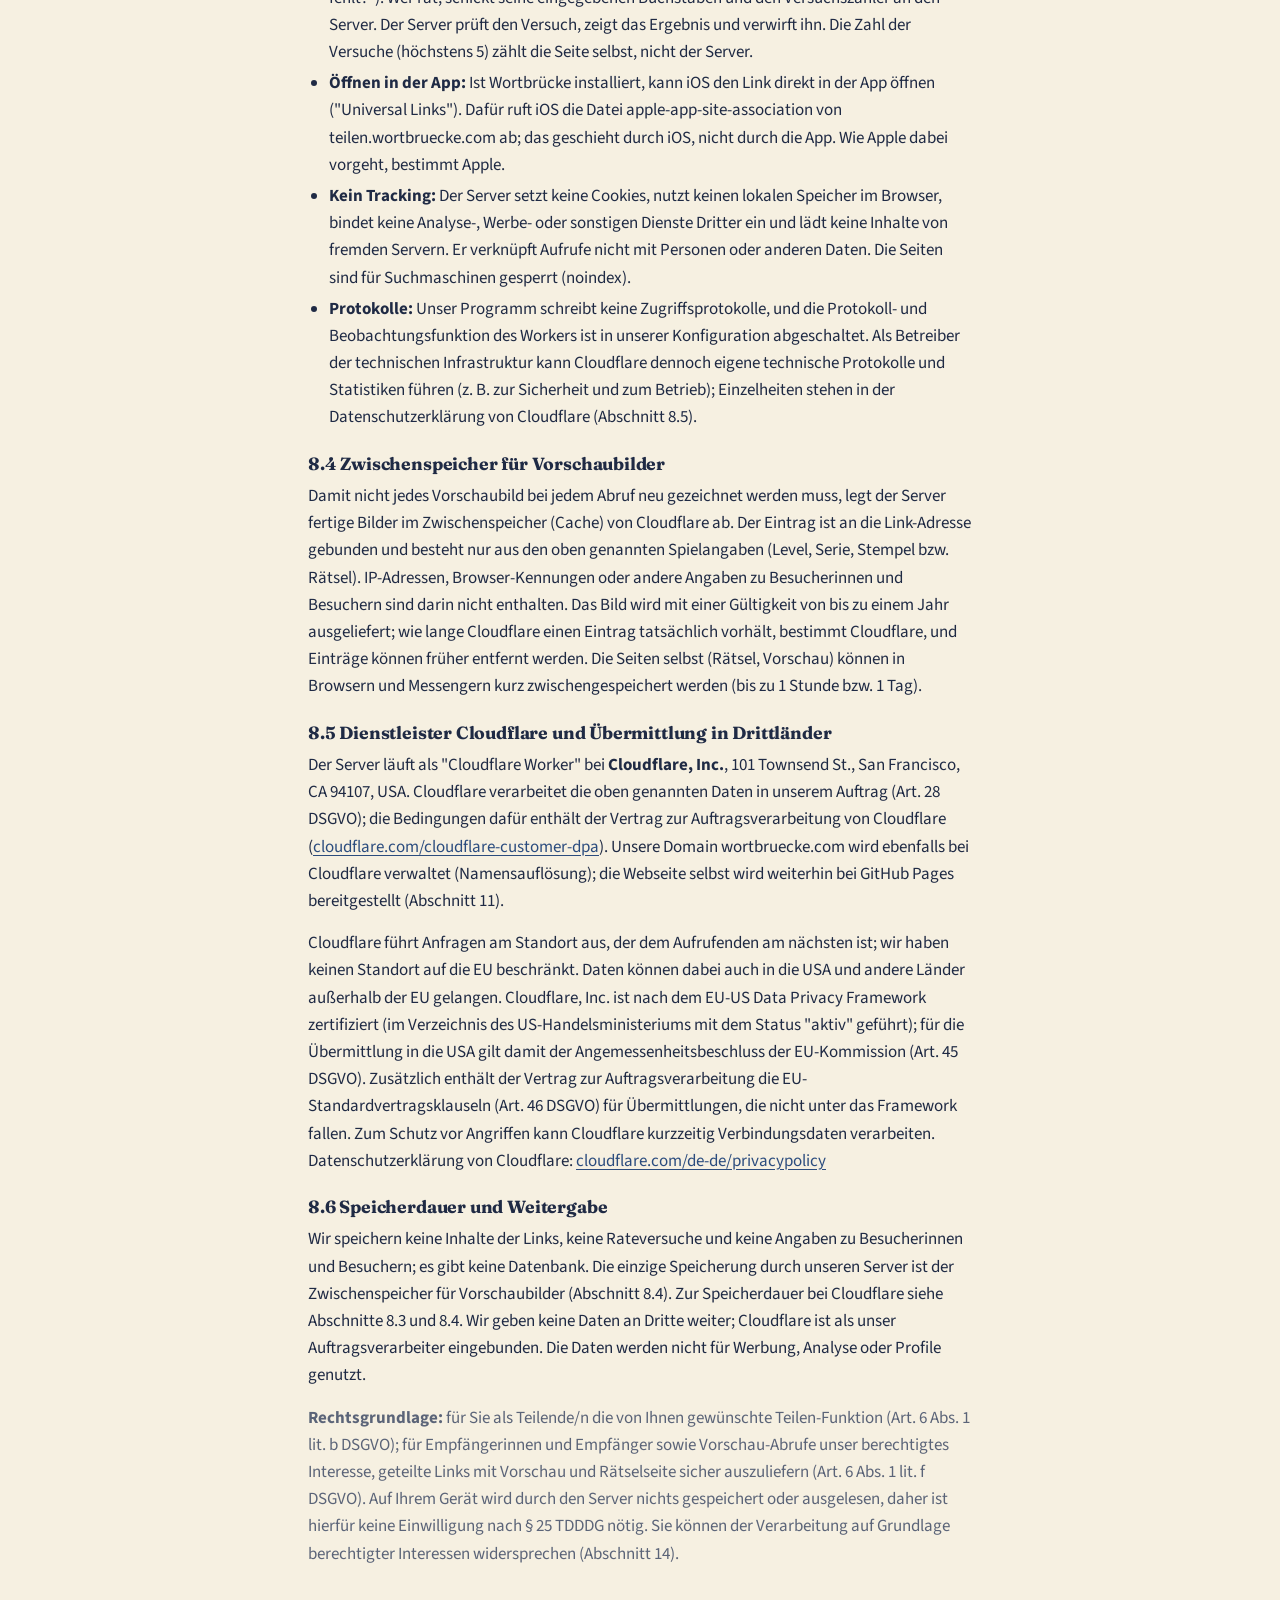
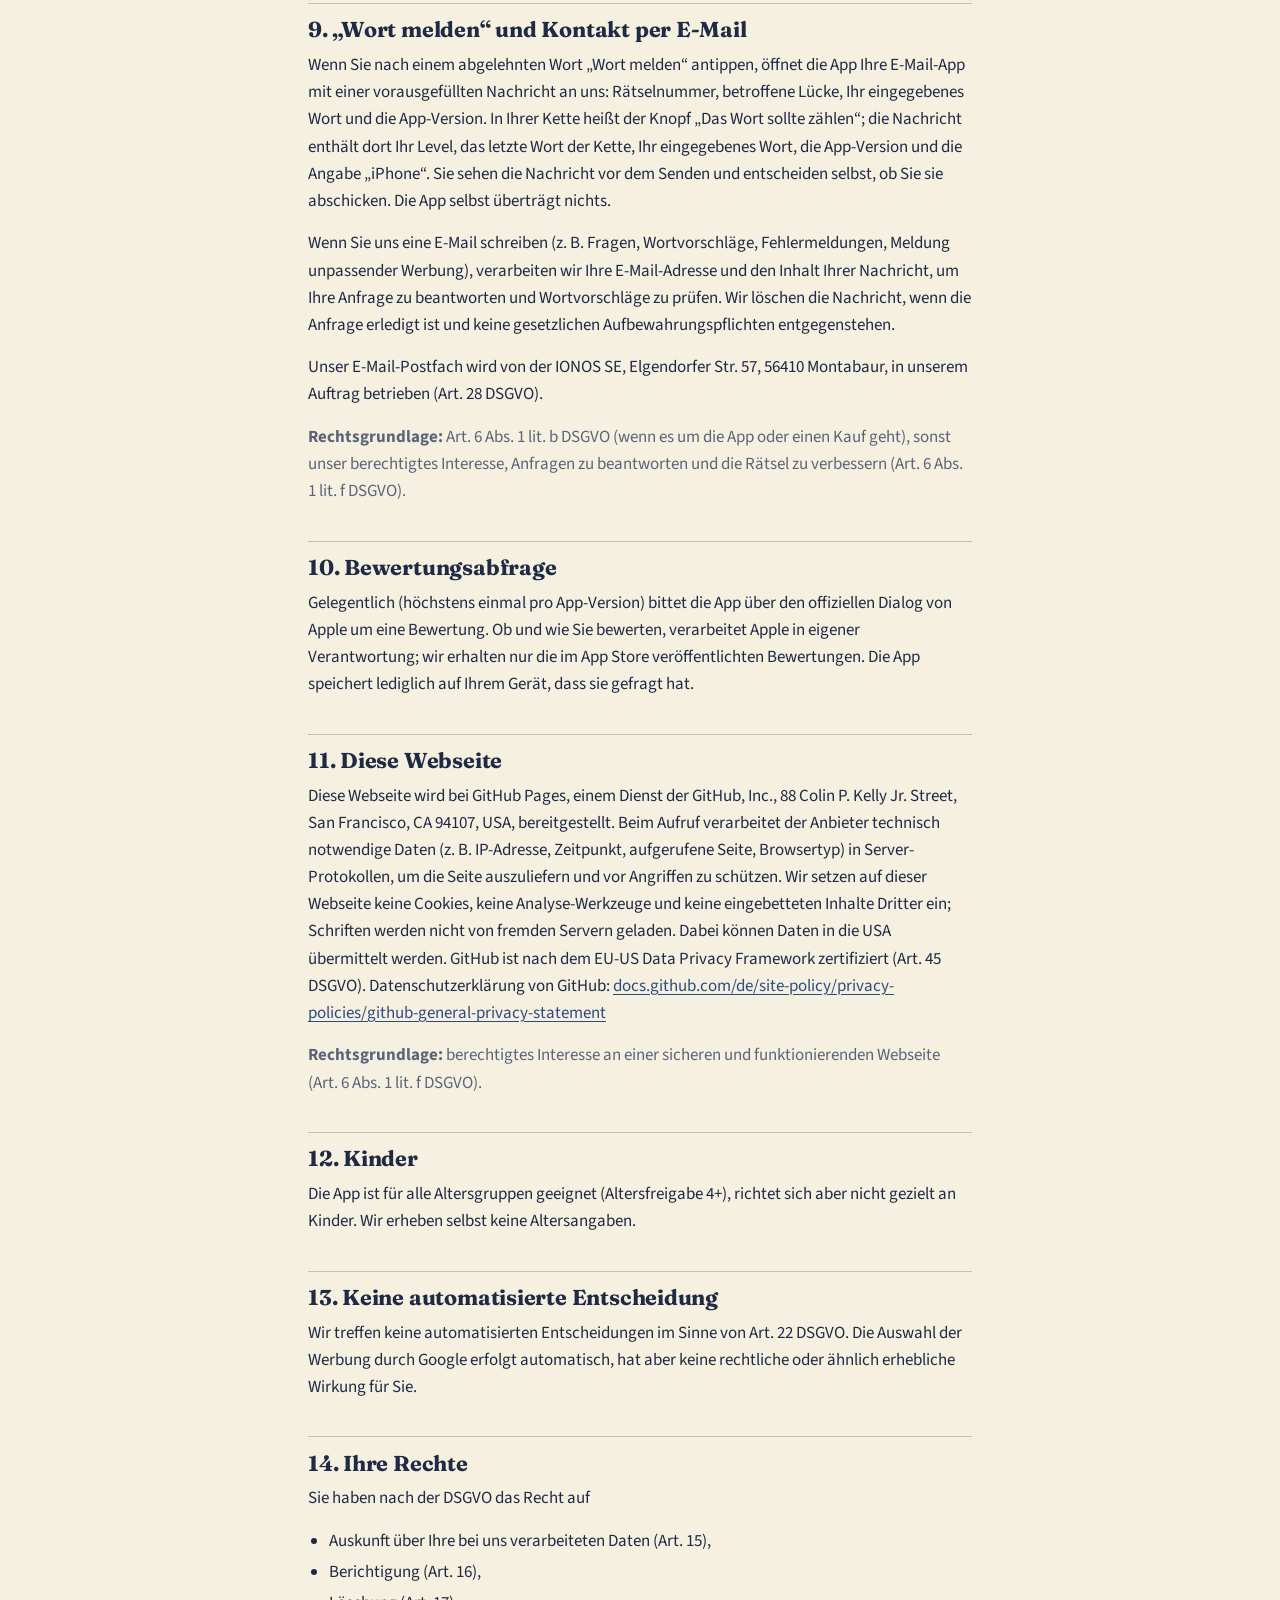
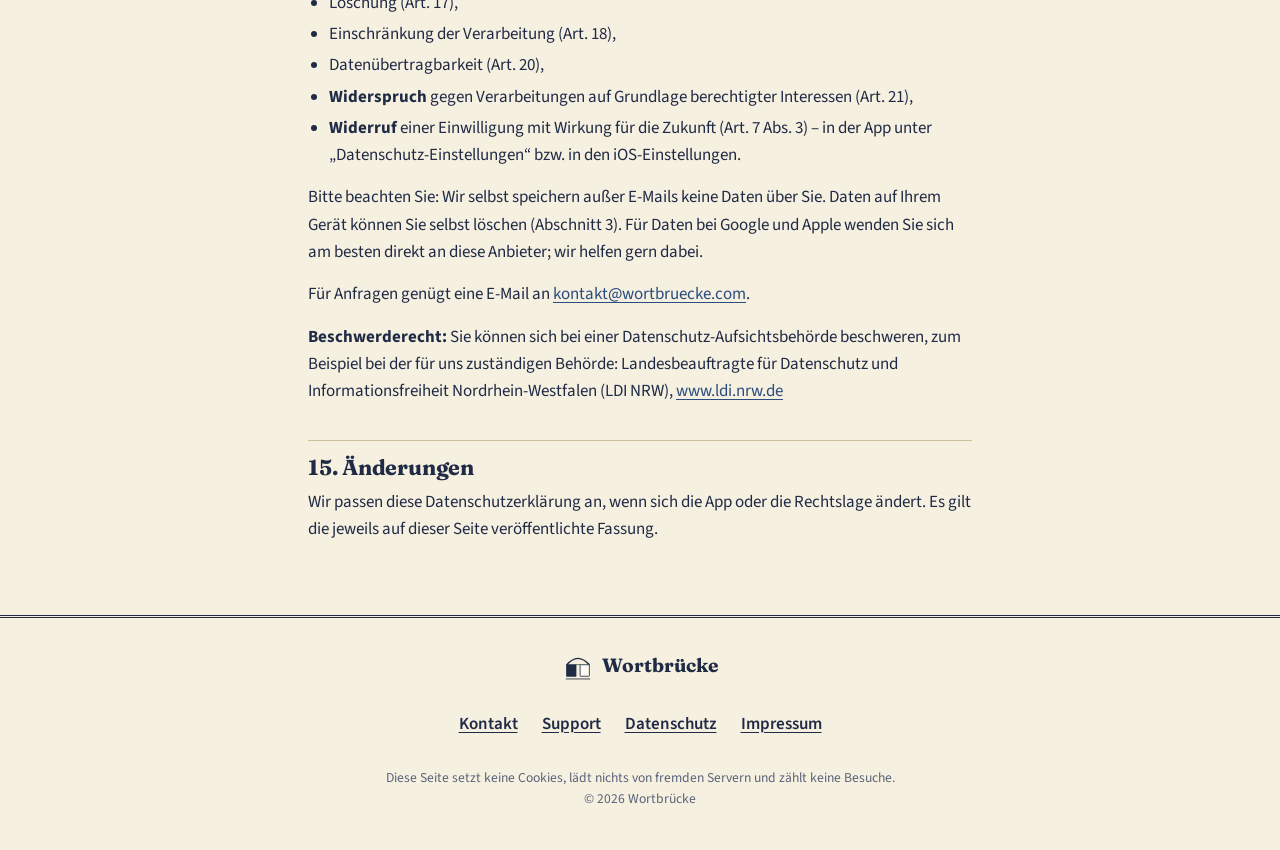
==== commit 14512d81: "Datenschutz Stand 22. November 2026: Abschnitt 8 (Teilen-Server) gegliedert in 8.1-8.6; Bild-Zwische" ====
--- a/datenschutz.html
+++ b/datenschutz.html
@@ -38,7 +38,7 @@
   <a class="zurueck" href="/">&larr; Zur Startseite</a>
 
 <h1>Datenschutzerklärung</h1>
-<p>Stand: 20. November 2026</p>
+<p>Stand: 22. November 2026</p>
 
 <p>Diese Datenschutzerklärung gilt für die iPhone-App „Wortbrücke“ (im Folgenden „App“) und für diese Webseite. Sie erklärt, welche personenbezogenen Daten verarbeitet werden, wozu und welche Rechte Sie haben.</p>
 
@@ -65,7 +65,7 @@
 
 <h2 id="kurz">1. Kurz zusammengefasst</h2>
 <ul>
-  <li>Wortbrücke braucht <strong>kein Konto</strong>. Einen Server nutzen wir nur für geteilte Links (teilen.wortbruecke.com, Abschnitt 8); er speichert nichts.</li>
+  <li>Wortbrücke braucht <strong>kein Konto</strong>. Einen Server nutzen wir nur für geteilte Links (teilen.wortbruecke.com, Abschnitt 8); er speichert keine Spiel- oder Besucherdaten (nur fertige Vorschaubilder im Zwischenspeicher).</li>
   <li>Spielstand, Serie, Statistik, Kalender, Urkunden und Einstellungen werden <strong>nur auf Ihrem iPhone</strong> gespeichert. Wir erhalten diese Daten nicht.</li>
   <li>Erinnerungen sind <strong>lokale Mitteilungen</strong>, die Ihr iPhone selbst plant. Es gibt keinen Mitteilungsserver.</li>
   <li>Die App zeigt Werbung von <strong>Google AdMob</strong>. Dabei werden Daten an Google übertragen. Ob die Werbung personalisiert wird, entscheiden Sie selbst im Einwilligungsdialog und in der iOS-Abfrage „App-Tracking“.</li>
@@ -178,11 +178,40 @@
 <p class="legal"><strong>Rechtsgrundlage:</strong> Ihre Einwilligung (Art. 6 Abs. 1 lit. a DSGVO, § 25 Abs. 1 TDDDG), jederzeit widerrufbar wie beschrieben.</p>
 
 <h2 id="teilen">8. Ergebnis teilen, Fortschritt teilen und "Freund fragen"</h2>
+
+<h3>8.1 Ergebnis teilen (Bild)</h3>
 <p>Wenn Sie "Teilen" antippen, erzeugt die App auf Ihrem iPhone ein Ergebnisbild und einen kurzen Text (Rätselnummer, Ergebnis als Kästchen, beim Tagesrätsel Ihre Serie und einen Link auf wortbruecke.com - ohne Lösung und ohne Namen). Das Bild wird dafür kurz im Zwischenspeicher der App abgelegt. Dann öffnet sich das Teilen-Menü von iOS. An wen und über welche App Sie teilen, entscheiden Sie; für die weitere Verarbeitung ist der jeweilige Dienst (z. B. Ihr Messenger) verantwortlich. Wir erhalten dabei nichts.</p>
-<p>"Fortschritt teilen" (am Rastplatz oder in der Statistik) und "Freund fragen" (in Ihrer Kette) erzeugen auf Ihrem iPhone einen Text mit einem Link auf teilen.wortbruecke.com. Der Link enthält nur wenige Angaben zum Spiel: beim Fortschritt erreichtes Level, Tage der Serie und Anzahl der Stempel; bei "Freund fragen" das Anfangswort, eine Kurzkennung der gesuchten Verbindung (nicht die Lösung) und welche Buchstaben schon aufgedeckt sind. Er enthält keinen Namen und keine Geräte- oder Werbekennung. Die App sendet beim Teilen selbst nichts an uns; Sie entscheiden über das Teilen-Menü von iOS, wem Sie den Link schicken.</p>
-<p>Wird ein solcher Link geöffnet oder von einem Messenger für eine Vorschau abgerufen, erzeugt unser Server daraus eine Vorschau bzw. eine kleine Seite mit dem Rätsel, auf der man raten kann. Dabei werden technisch notwendig die IP-Adresse und die Browser-Kennung des abrufenden Geräts verarbeitet, um die Seite auszuliefern; ein Rateversuch wird nur geprüft. Wir speichern weder die Links noch Rateversuche noch Zugriffsdaten, setzen keine Cookies und führen keine Zugriffsprotokolle. Ist Wortbrücke installiert, kann iOS den Link direkt in der App öffnen; dafür ruft iOS über Apple eine Zuordnungsdatei von teilen.wortbruecke.com ab.</p>
-<p>Der Server läuft bei <strong>Cloudflare, Inc.</strong>, 101 Townsend St., San Francisco, CA 94107, USA ("Cloudflare Workers"), als Auftragsverarbeiter (Art. 28 DSGVO). Cloudflare kann zum Schutz vor Angriffen kurzzeitig Verbindungsdaten verarbeiten. Dabei können Daten in die USA übermittelt werden; Cloudflare ist nach dem EU-US Data Privacy Framework zertifiziert (Art. 45 DSGVO). Datenschutzerklärung von Cloudflare: <a href="https://www.cloudflare.com/de-de/privacypolicy/">cloudflare.com/de-de/privacypolicy</a></p>
-<p class="legal"><strong>Rechtsgrundlage:</strong> für Sie als Teilende/n die von Ihnen gewünschte Teilen-Funktion (Art. 6 Abs. 1 lit. b DSGVO); für Empfängerinnen und Empfänger unser berechtigtes Interesse, geteilte Links mit Vorschau anzeigen zu können (Art. 6 Abs. 1 lit. f DSGVO).</p>
+
+<h3>8.2 Links auf teilen.wortbruecke.com</h3>
+<p>"Fortschritt teilen" (am Rastplatz oder in der Statistik) und "Freund fragen" (in Ihrer Kette) erzeugen auf Ihrem iPhone einen Text mit einem Link auf teilen.wortbruecke.com. Der Link enthält nur wenige Angaben zum Spiel:</p>
+<ul>
+  <li><strong>Fortschritt teilen:</strong> erreichtes Level, Tage der Serie und Anzahl der Stempel (dazu ein Prüfzeichen).</li>
+  <li><strong>Freund fragen:</strong> das Anfangswort, eine Kurzkennung der gesuchten Verbindung und welche Buchstaben schon aufgedeckt sind.</li>
+</ul>
+<p>Der Link enthält keinen Namen, keine Geräte- und keine Werbekennung. Die App sendet beim Teilen selbst nichts an uns: Sie wählen im Teilen-Menü von iOS, wem Sie den Link schicken.</p>
+
+<h3>8.3 Was beim Öffnen eines Links verarbeitet wird</h3>
+<p>Wird ein Link geöffnet oder von einem Messenger (z. B. WhatsApp, iMessage) für eine Vorschau abgerufen, antwortet unser Server auf teilen.wortbruecke.com. Dabei gilt:</p>
+<ul>
+  <li><strong>Technisch notwendige Daten:</strong> Der Server erhält die Adresse des Links, die IP-Adresse und die Browser-Kennung (User-Agent) des abrufenden Geräts bzw. Messenger-Servers. Die IP-Adresse wird gebraucht, um die Antwort zurückzuschicken. Unser Programm liest sie nicht aus und speichert sie nicht. Die Browser-Kennung wertet es nur aus, um Vorschau-Abrufe von Messengern von Menschen zu unterscheiden.</li>
+  <li><strong>Fortschritt-Link:</strong> Messenger erhalten eine kleine Seite mit Vorschaubild (Level, Serie, Stempel). Menschen werden sofort weitergeleitet: vom iPhone zum App Store, sonst zu wortbruecke.com.</li>
+  <li><strong>"Freund fragen"-Link:</strong> Es erscheint eine kleine Seite mit dem Rätsel ("Welches Wort fehlt?"). Wer rät, schickt seine eingegebenen Buchstaben und den Versuchszähler an den Server. Der Server prüft den Versuch, zeigt das Ergebnis und verwirft ihn. Die Zahl der Versuche (höchstens 5) zählt die Seite selbst, nicht der Server.</li>
+  <li><strong>Öffnen in der App:</strong> Ist Wortbrücke installiert, kann iOS den Link direkt in der App öffnen ("Universal Links"). Dafür ruft iOS die Datei apple-app-site-association von teilen.wortbruecke.com ab; das geschieht durch iOS, nicht durch die App. Wie Apple dabei vorgeht, bestimmt Apple.</li>
+  <li><strong>Kein Tracking:</strong> Der Server setzt keine Cookies, nutzt keinen lokalen Speicher im Browser, bindet keine Analyse-, Werbe- oder sonstigen Dienste Dritter ein und lädt keine Inhalte von fremden Servern. Er verknüpft Aufrufe nicht mit Personen oder anderen Daten. Die Seiten sind für Suchmaschinen gesperrt (noindex).</li>
+  <li><strong>Protokolle:</strong> Unser Programm schreibt keine Zugriffsprotokolle, und die Protokoll- und Beobachtungsfunktion des Workers ist in unserer Konfiguration abgeschaltet. Als Betreiber der technischen Infrastruktur kann Cloudflare dennoch eigene technische Protokolle und Statistiken führen (z. B. zur Sicherheit und zum Betrieb); Einzelheiten stehen in der Datenschutzerklärung von Cloudflare (Abschnitt 8.5).</li>
+</ul>
+
+<h3>8.4 Zwischenspeicher für Vorschaubilder</h3>
+<p>Damit nicht jedes Vorschaubild bei jedem Abruf neu gezeichnet werden muss, legt der Server fertige Bilder im Zwischenspeicher (Cache) von Cloudflare ab. Der Eintrag ist an die Link-Adresse gebunden und besteht nur aus den oben genannten Spielangaben (Level, Serie, Stempel bzw. Rätsel). IP-Adressen, Browser-Kennungen oder andere Angaben zu Besucherinnen und Besuchern sind darin nicht enthalten. Das Bild wird mit einer Gültigkeit von bis zu einem Jahr ausgeliefert; wie lange Cloudflare einen Eintrag tatsächlich vorhält, bestimmt Cloudflare, und Einträge können früher entfernt werden. Die Seiten selbst (Rätsel, Vorschau) können in Browsern und Messengern kurz zwischengespeichert werden (bis zu 1 Stunde bzw. 1 Tag).</p>
+
+<h3>8.5 Dienstleister Cloudflare und Übermittlung in Drittländer</h3>
+<p>Der Server läuft als "Cloudflare Worker" bei <strong>Cloudflare, Inc.</strong>, 101 Townsend St., San Francisco, CA 94107, USA. Cloudflare verarbeitet die oben genannten Daten in unserem Auftrag (Art. 28 DSGVO); die Bedingungen dafür enthält der Vertrag zur Auftragsverarbeitung von Cloudflare (<a href="https://www.cloudflare.com/cloudflare-customer-dpa/">cloudflare.com/cloudflare-customer-dpa</a>). Unsere Domain wortbruecke.com wird ebenfalls bei Cloudflare verwaltet (Namensauflösung); die Webseite selbst wird weiterhin bei GitHub Pages bereitgestellt (Abschnitt 11).</p>
+<p>Cloudflare führt Anfragen am Standort aus, der dem Aufrufenden am nächsten ist; wir haben keinen Standort auf die EU beschränkt. Daten können dabei auch in die USA und andere Länder außerhalb der EU gelangen. Cloudflare, Inc. ist nach dem EU-US Data Privacy Framework zertifiziert (im Verzeichnis des US-Handelsministeriums mit dem Status "aktiv" geführt); für die Übermittlung in die USA gilt damit der Angemessenheitsbeschluss der EU-Kommission (Art. 45 DSGVO). Zusätzlich enthält der Vertrag zur Auftragsverarbeitung die EU-Standardvertragsklauseln (Art. 46 DSGVO) für Übermittlungen, die nicht unter das Framework fallen. Zum Schutz vor Angriffen kann Cloudflare kurzzeitig Verbindungsdaten verarbeiten. Datenschutzerklärung von Cloudflare: <a href="https://www.cloudflare.com/de-de/privacypolicy/">cloudflare.com/de-de/privacypolicy</a></p>
+
+<h3>8.6 Speicherdauer und Weitergabe</h3>
+<p>Wir speichern keine Inhalte der Links, keine Rateversuche und keine Angaben zu Besucherinnen und Besuchern; es gibt keine Datenbank. Die einzige Speicherung durch unseren Server ist der Zwischenspeicher für Vorschaubilder (Abschnitt 8.4). Zur Speicherdauer bei Cloudflare siehe Abschnitte 8.3 und 8.4. Wir geben keine Daten an Dritte weiter; Cloudflare ist als unser Auftragsverarbeiter eingebunden. Die Daten werden nicht für Werbung, Analyse oder Profile genutzt.</p>
+
+<p class="legal"><strong>Rechtsgrundlage:</strong> für Sie als Teilende/n die von Ihnen gewünschte Teilen-Funktion (Art. 6 Abs. 1 lit. b DSGVO); für Empfängerinnen und Empfänger sowie Vorschau-Abrufe unser berechtigtes Interesse, geteilte Links mit Vorschau und Rätselseite sicher auszuliefern (Art. 6 Abs. 1 lit. f DSGVO). Auf Ihrem Gerät wird durch den Server nichts gespeichert oder ausgelesen, daher ist hierfür keine Einwilligung nach § 25 TDDDG nötig. Sie können der Verarbeitung auf Grundlage berechtigter Interessen widersprechen (Abschnitt 14).</p>
 
 <h2 id="email">9. „Wort melden“ und Kontakt per E-Mail</h2>
 <p>Wenn Sie nach einem abgelehnten Wort „Wort melden“ antippen, öffnet die App Ihre E-Mail-App mit einer vorausgefüllten Nachricht an uns: Rätselnummer, betroffene Lücke, Ihr eingegebenes Wort und die App-Version. In Ihrer Kette heißt der Knopf „Das Wort sollte zählen“; die Nachricht enthält dort Ihr Level, das letzte Wort der Kette, Ihr eingegebenes Wort, die App-Version und die Angabe „iPhone“. Sie sehen die Nachricht vor dem Senden und entscheiden selbst, ob Sie sie abschicken. Die App selbst überträgt nichts.</p>
--- a/style.css
+++ b/style.css
@@ -69,6 +69,11 @@
 .appstore-text small{font-size:.8rem;font-weight:600;opacity:.9}
 .appstore-text strong{font-family:var(--f-kopf);font-size:1.3rem}
 .appstore.bald{cursor:default}
+.badge{display:inline-block;line-height:0;border-radius:.6rem;transition:transform 160ms ease-out}
+.badge img{height:3.25rem;width:auto}
+.badge:hover{transform:translateY(-1px)}
+.badge:active{transform:scale(.97)}
+.badge:focus-visible{outline:3px solid var(--tinte);outline-offset:3px}
 .appstore.bald:hover{transform:none}
 
 .hero-bild{position:relative;justify-self:center;width:min(17rem,72vw)}
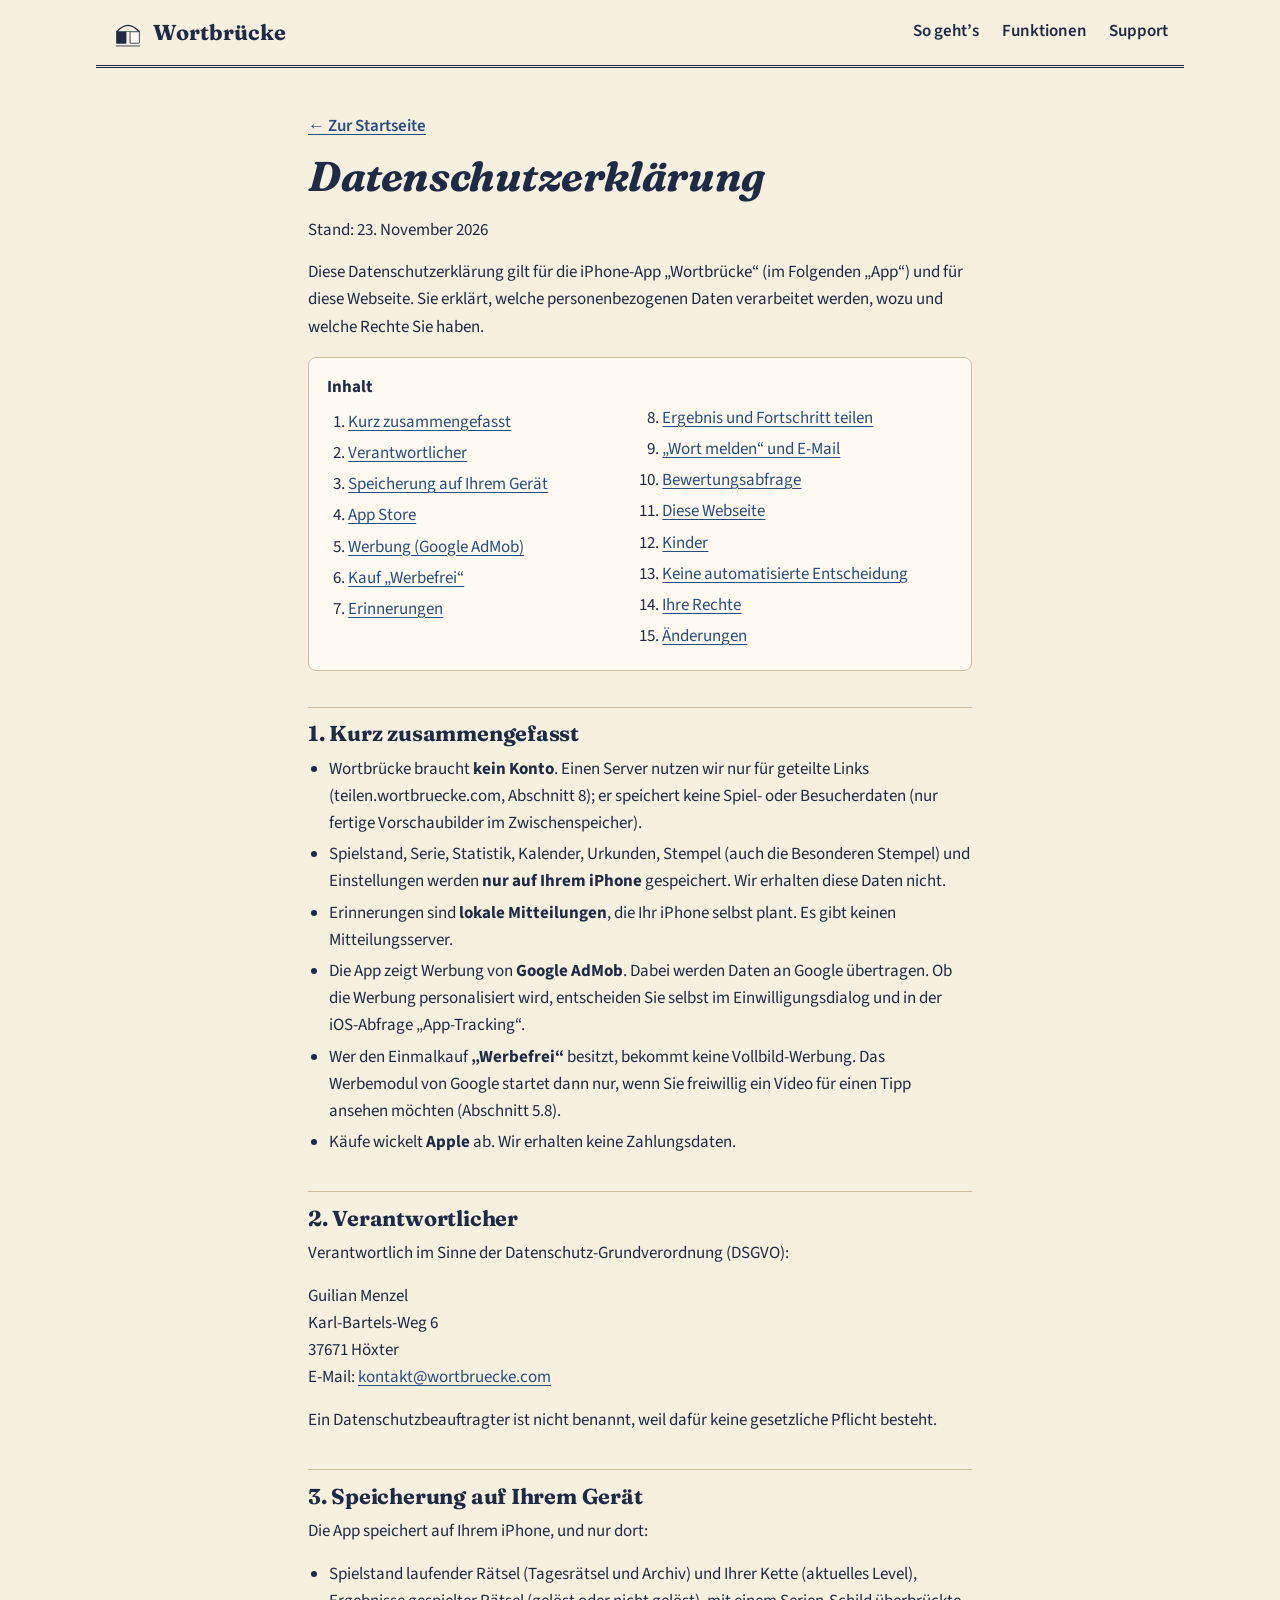
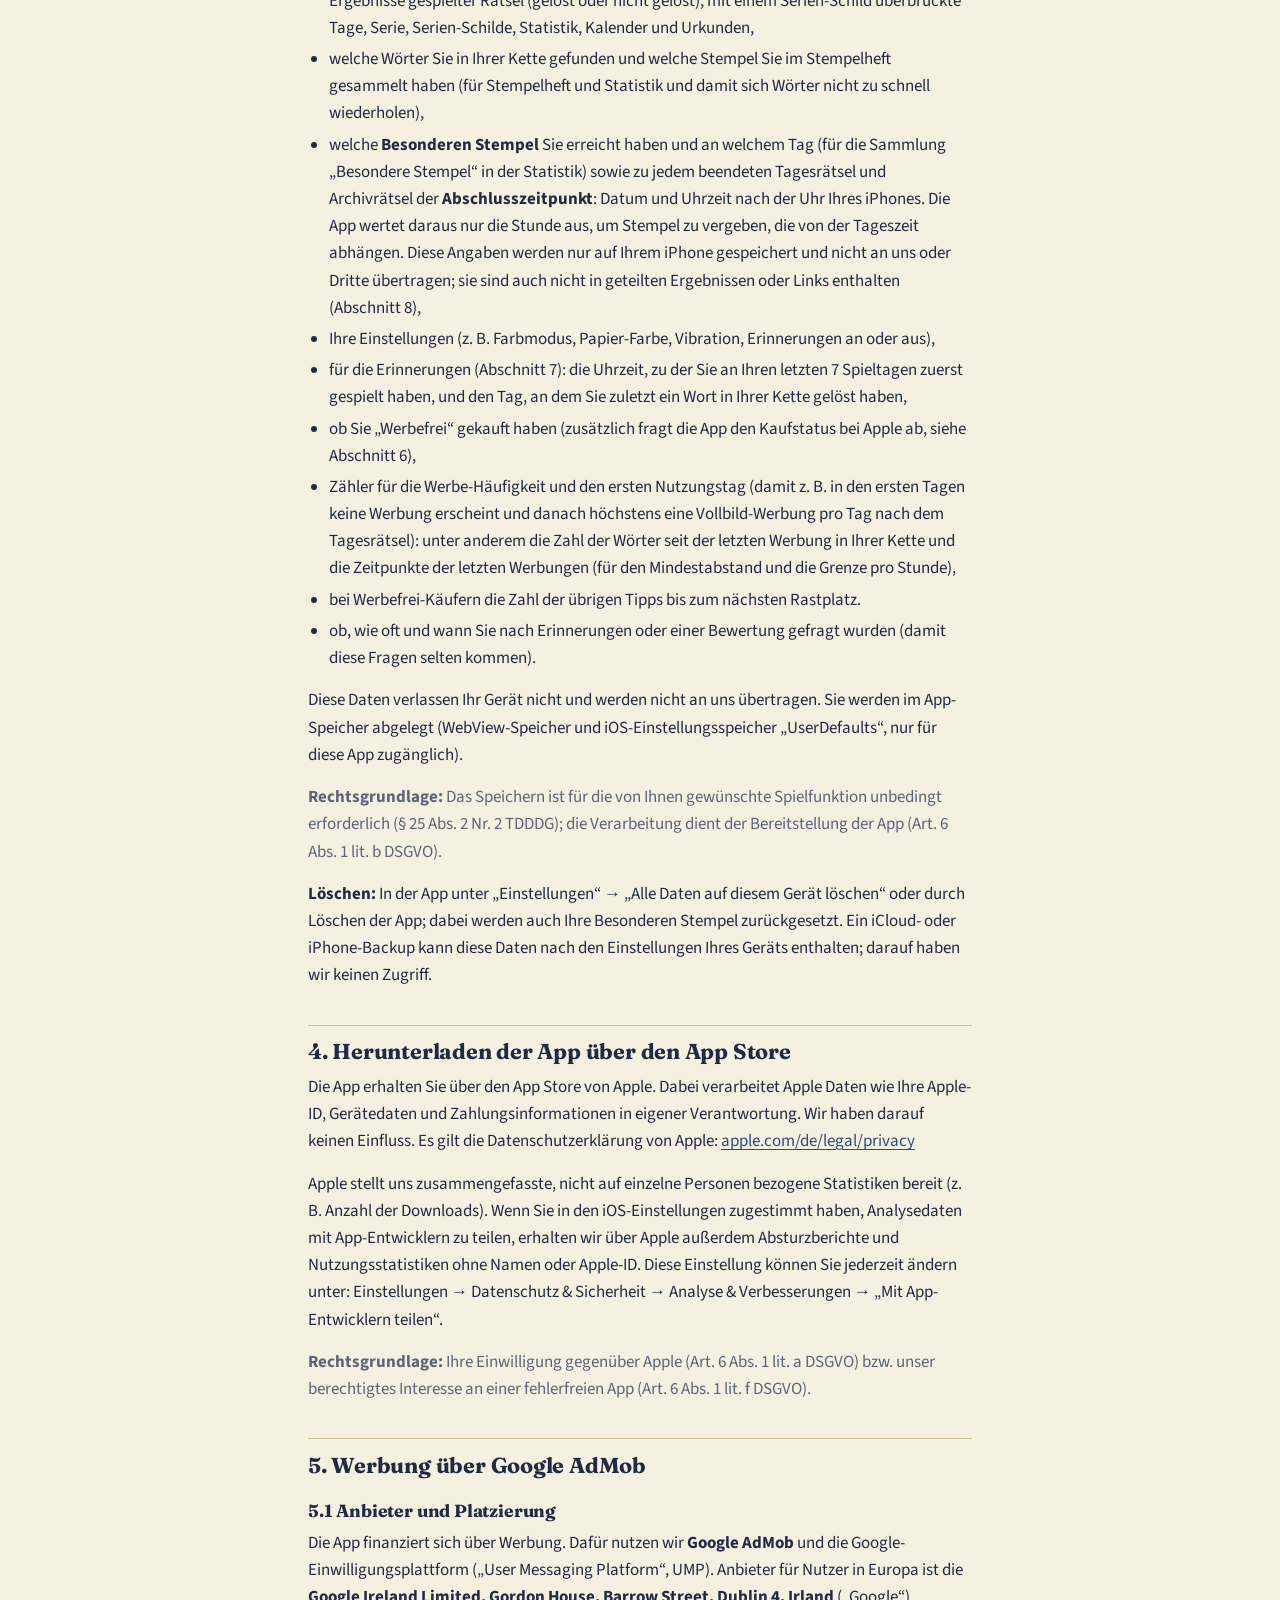
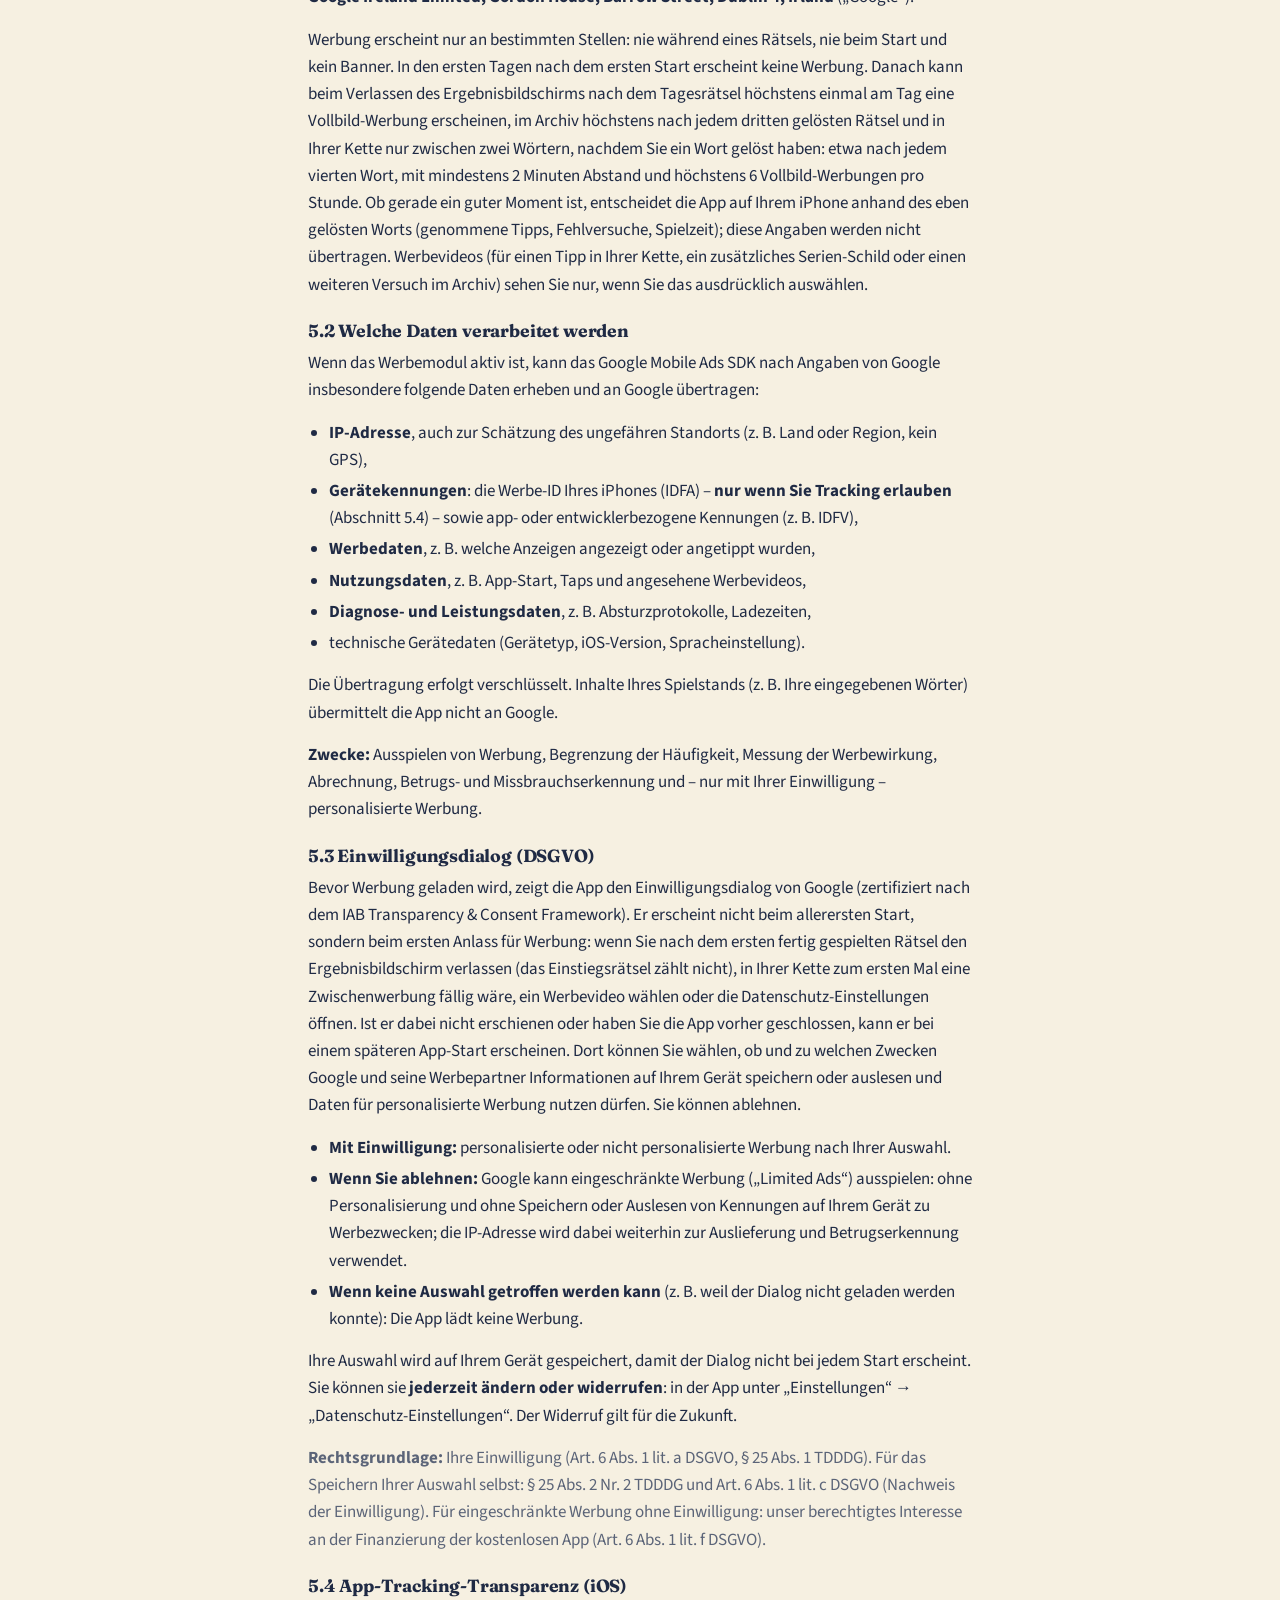
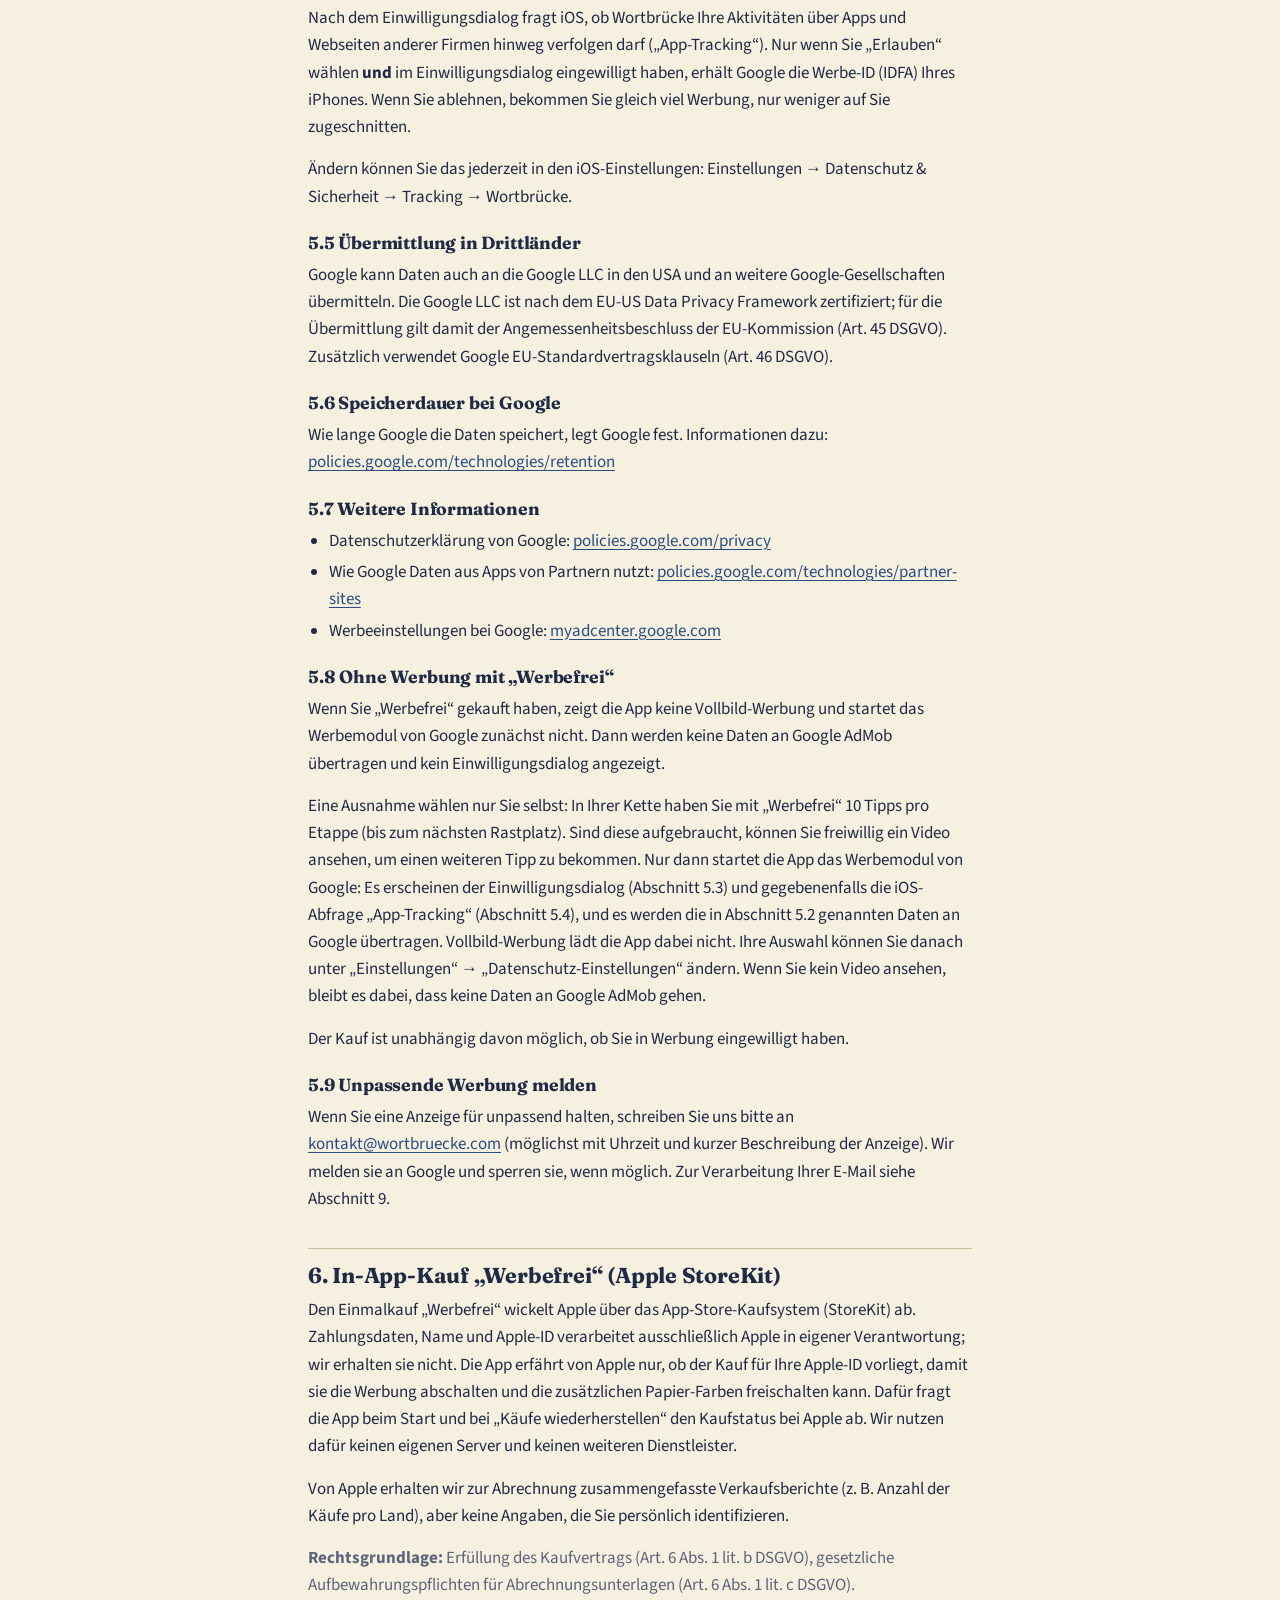
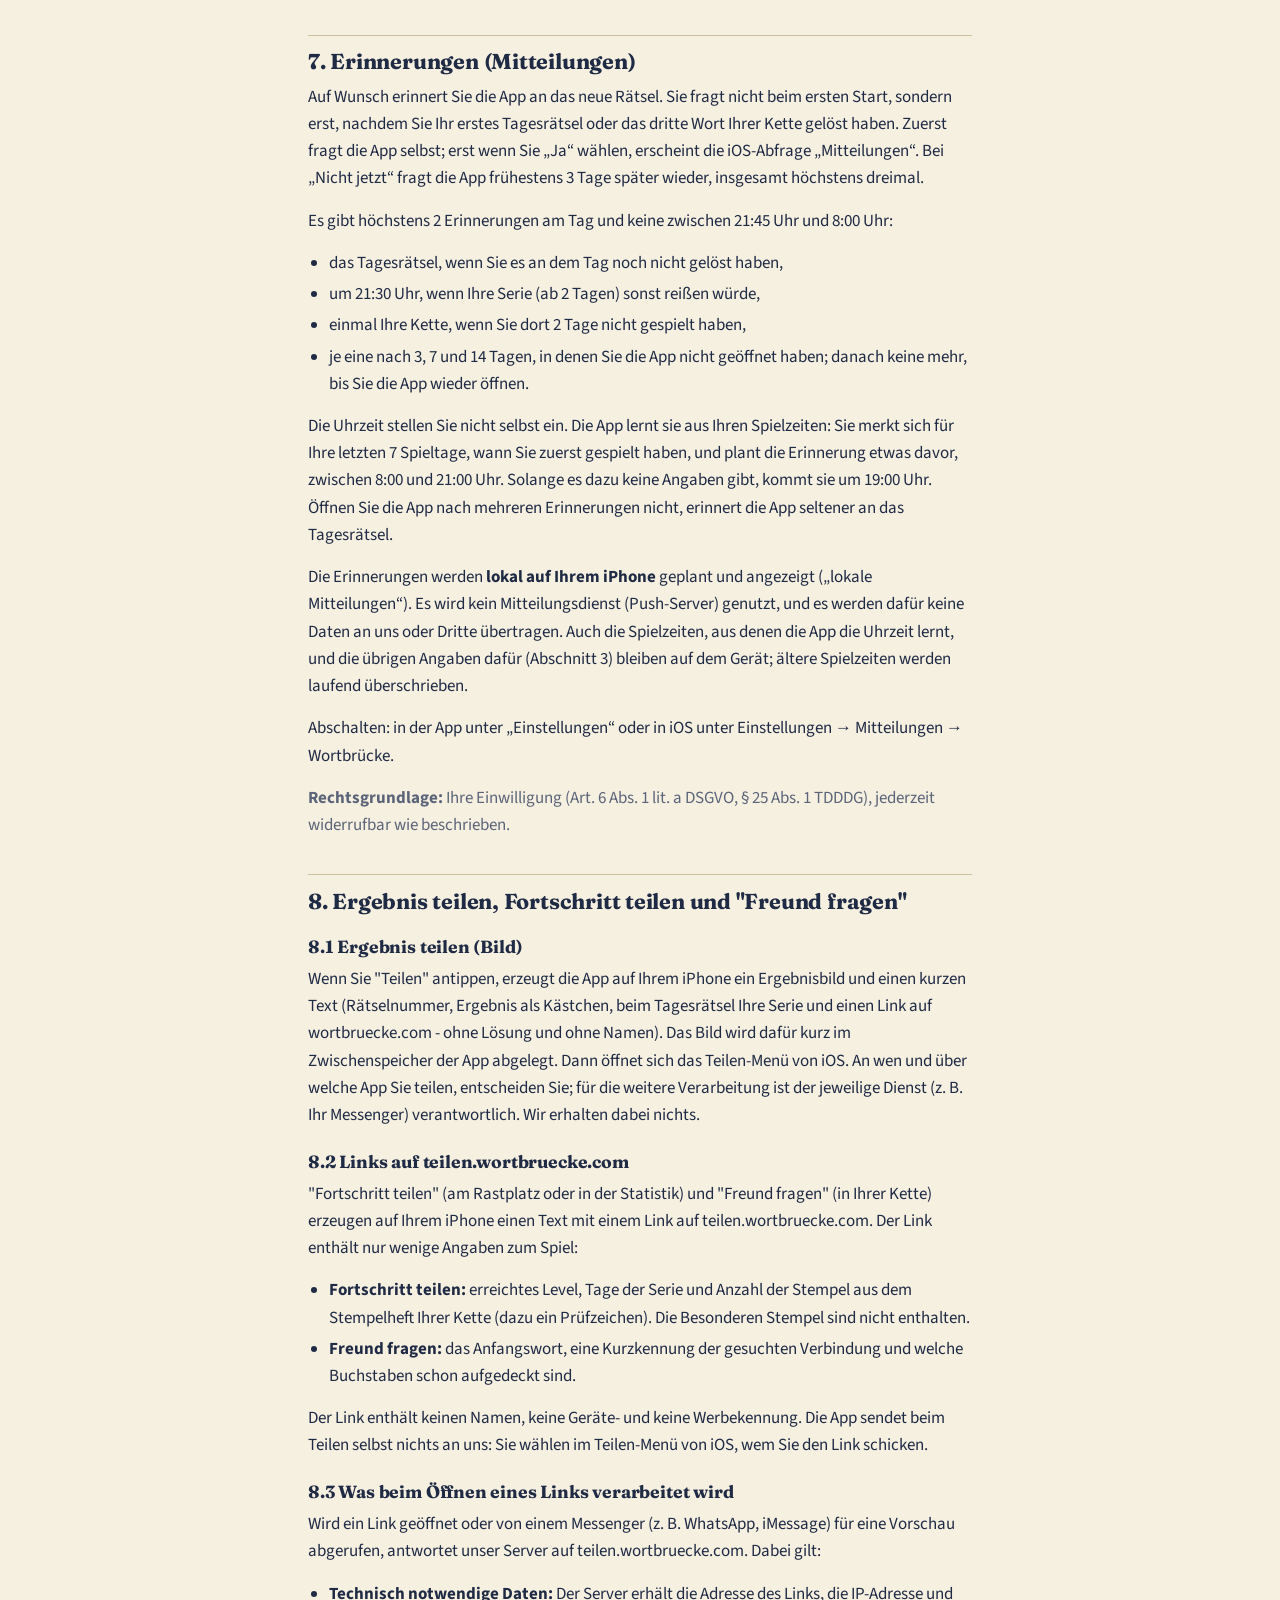
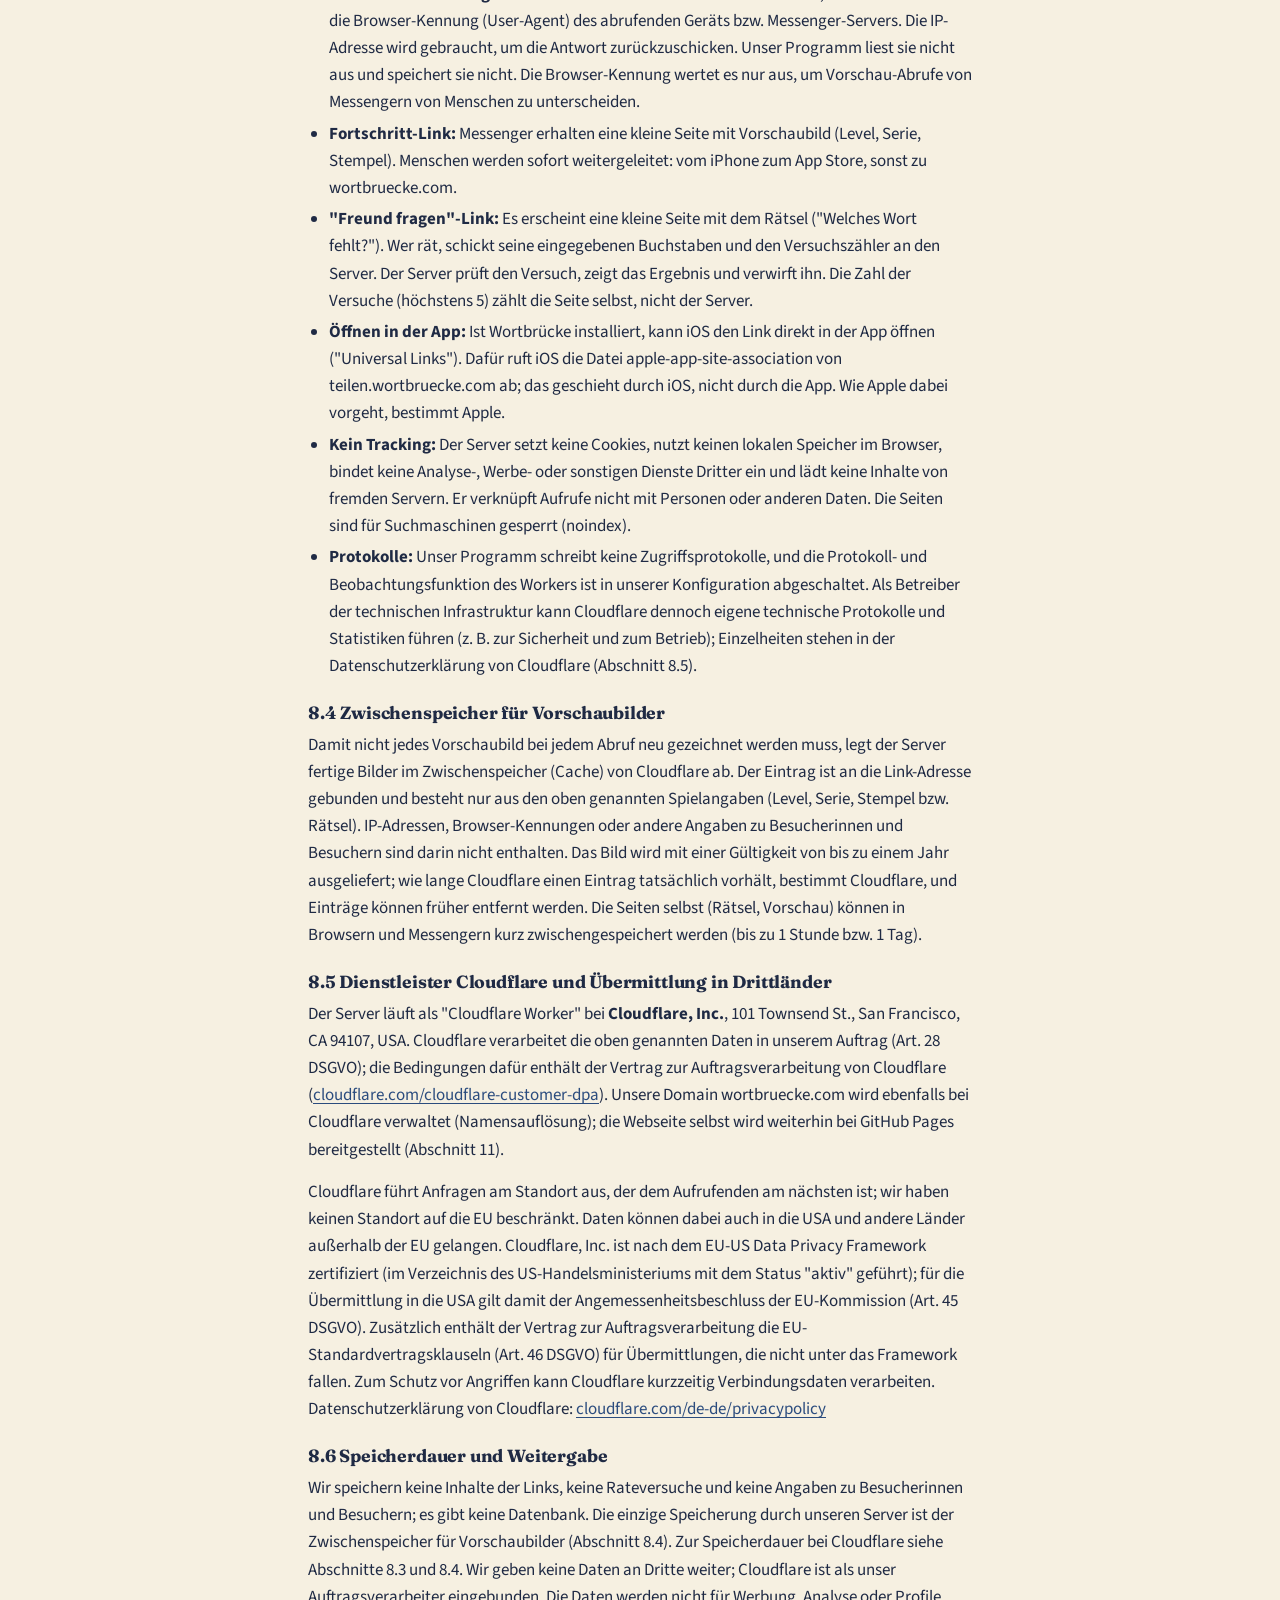
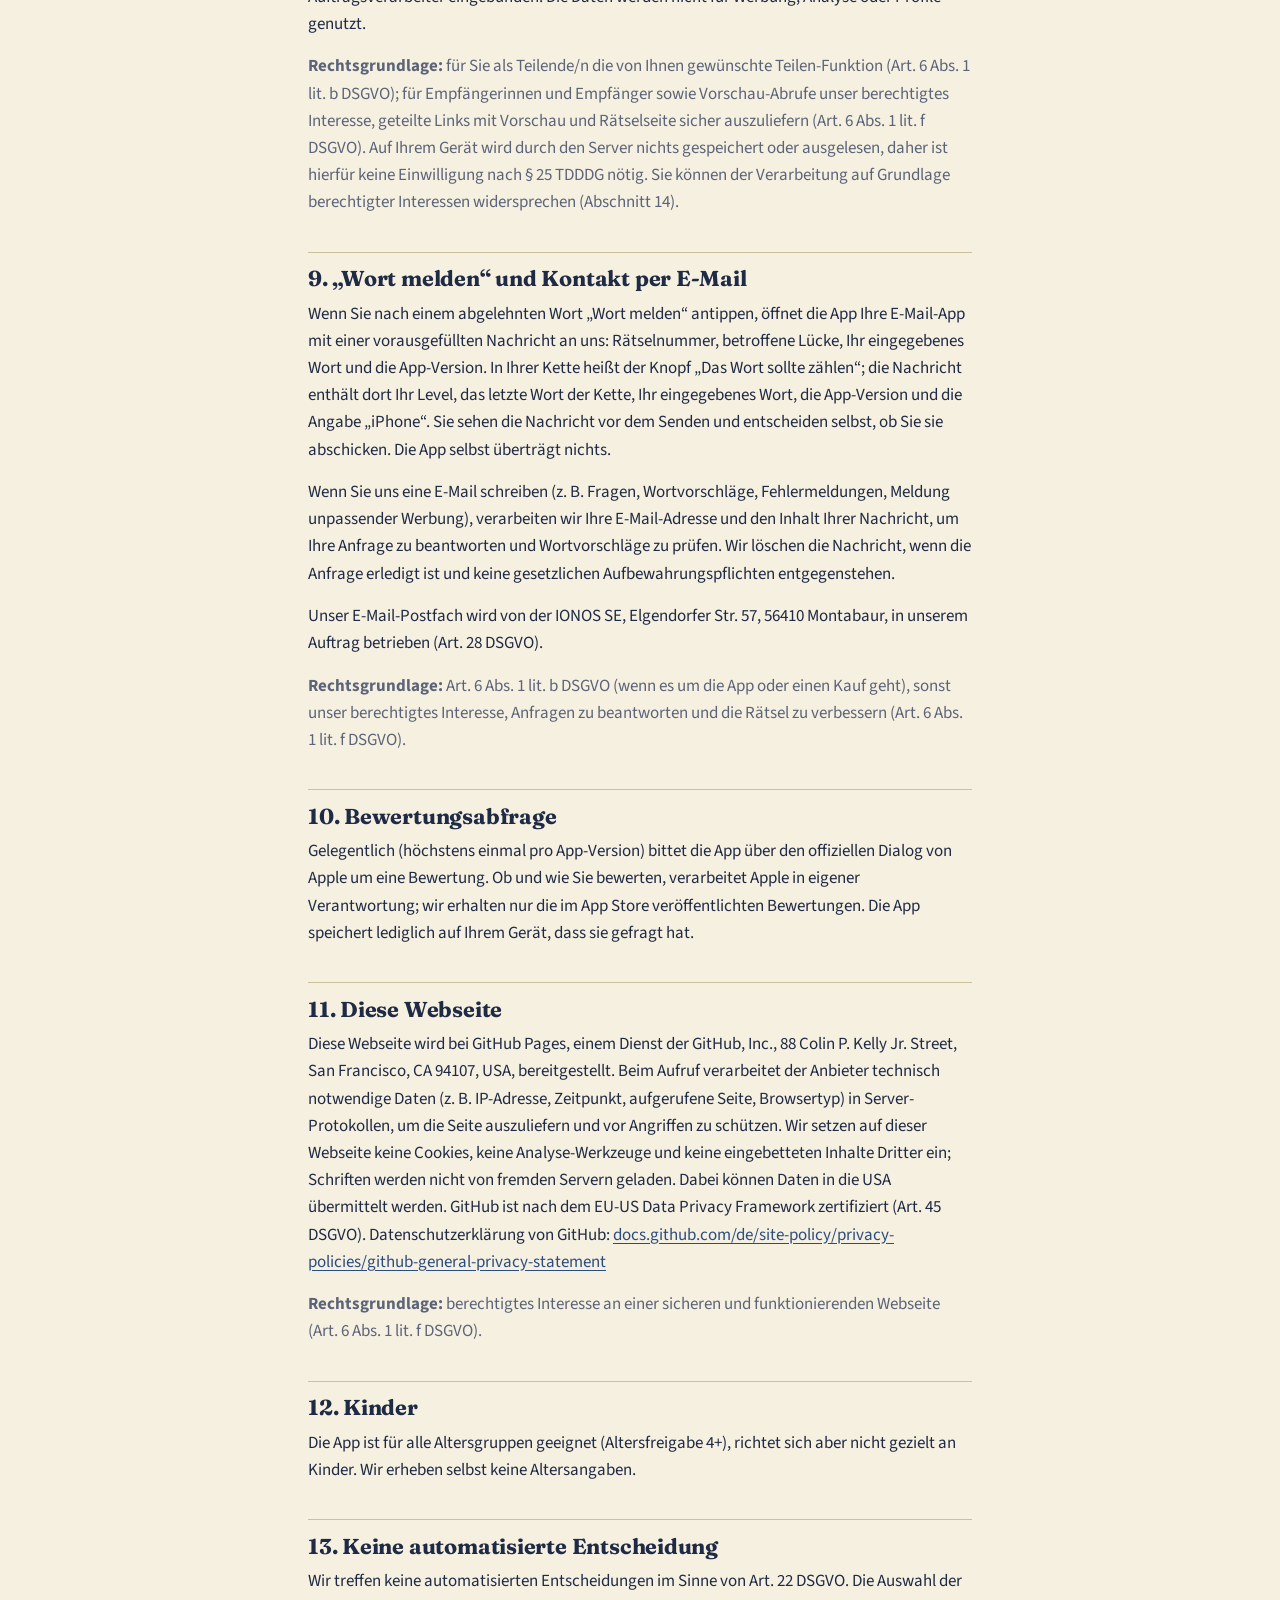
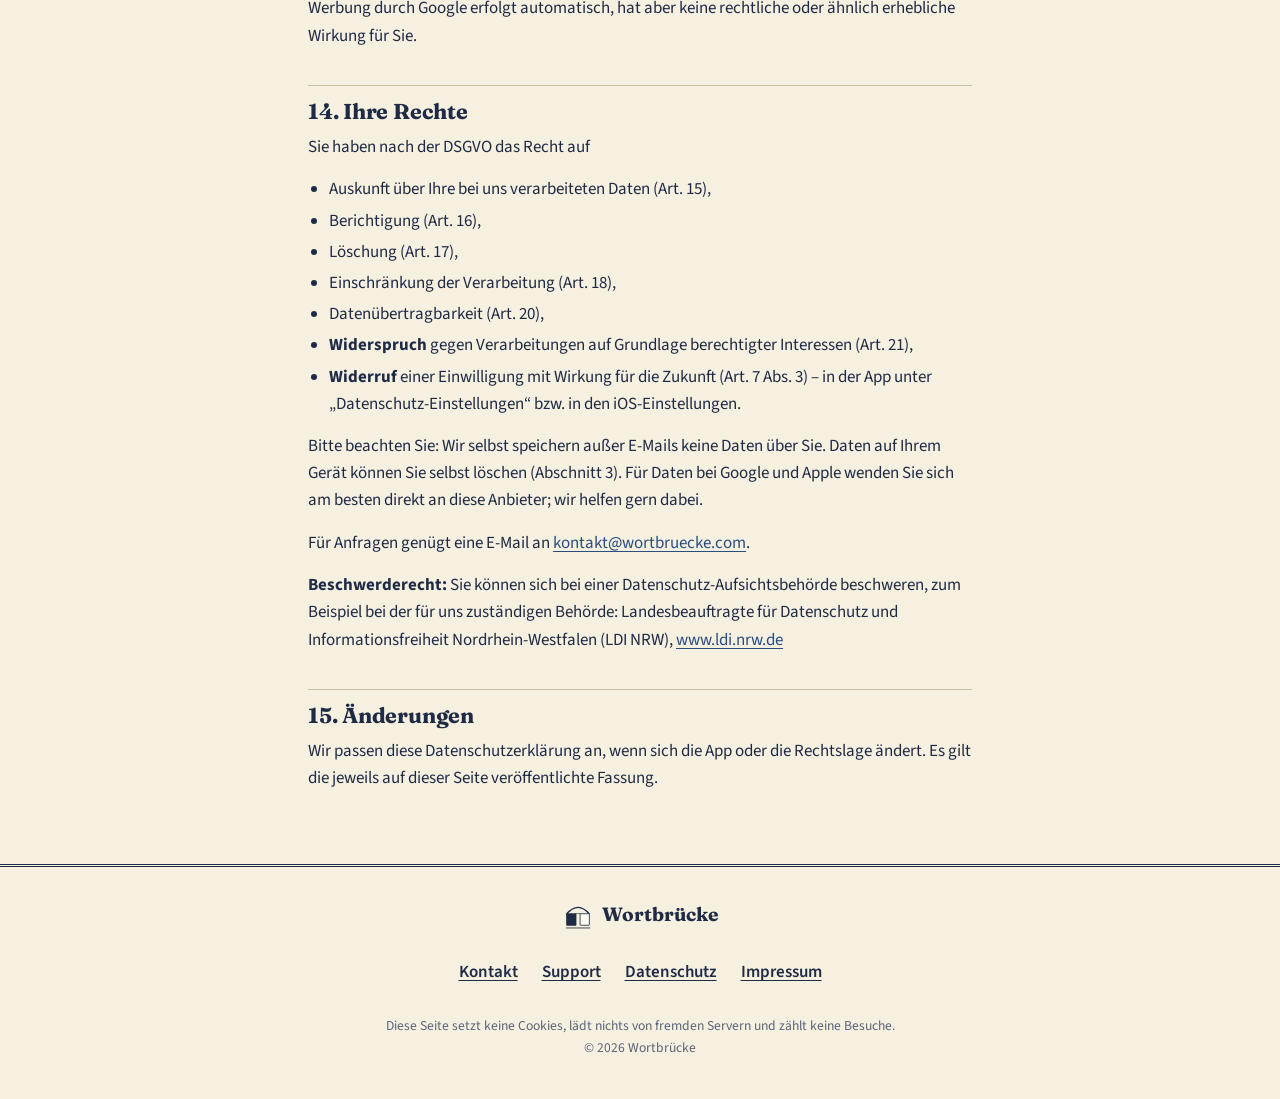
==== commit f2114b11: "Datenschutz Stand 23. November 2026: Besondere Stempel und Abschlusszeitpunkt (nur auf dem Geraet) i" ====
--- a/datenschutz.html
+++ b/datenschutz.html
@@ -38,7 +38,7 @@
   <a class="zurueck" href="/">&larr; Zur Startseite</a>
 
 <h1>Datenschutzerklärung</h1>
-<p>Stand: 22. November 2026</p>
+<p>Stand: 23. November 2026</p>
 
 <p>Diese Datenschutzerklärung gilt für die iPhone-App „Wortbrücke“ (im Folgenden „App“) und für diese Webseite. Sie erklärt, welche personenbezogenen Daten verarbeitet werden, wozu und welche Rechte Sie haben.</p>
 
@@ -66,7 +66,7 @@
 <h2 id="kurz">1. Kurz zusammengefasst</h2>
 <ul>
   <li>Wortbrücke braucht <strong>kein Konto</strong>. Einen Server nutzen wir nur für geteilte Links (teilen.wortbruecke.com, Abschnitt 8); er speichert keine Spiel- oder Besucherdaten (nur fertige Vorschaubilder im Zwischenspeicher).</li>
-  <li>Spielstand, Serie, Statistik, Kalender, Urkunden und Einstellungen werden <strong>nur auf Ihrem iPhone</strong> gespeichert. Wir erhalten diese Daten nicht.</li>
+  <li>Spielstand, Serie, Statistik, Kalender, Urkunden, Stempel (auch die Besonderen Stempel) und Einstellungen werden <strong>nur auf Ihrem iPhone</strong> gespeichert. Wir erhalten diese Daten nicht.</li>
   <li>Erinnerungen sind <strong>lokale Mitteilungen</strong>, die Ihr iPhone selbst plant. Es gibt keinen Mitteilungsserver.</li>
   <li>Die App zeigt Werbung von <strong>Google AdMob</strong>. Dabei werden Daten an Google übertragen. Ob die Werbung personalisiert wird, entscheiden Sie selbst im Einwilligungsdialog und in der iOS-Abfrage „App-Tracking“.</li>
   <li>Wer den Einmalkauf <strong>„Werbefrei“</strong> besitzt, bekommt keine Vollbild-Werbung. Das Werbemodul von Google startet dann nur, wenn Sie freiwillig ein Video für einen Tipp ansehen möchten (Abschnitt 5.8).</li>
@@ -87,7 +87,8 @@
 <p>Die App speichert auf Ihrem iPhone, und nur dort:</p>
 <ul>
   <li>Spielstand laufender Rätsel (Tagesrätsel und Archiv) und Ihrer Kette (aktuelles Level), Ergebnisse gespielter Rätsel (gelöst oder nicht gelöst), mit einem Serien-Schild überbrückte Tage, Serie, Serien-Schilde, Statistik, Kalender und Urkunden,</li>
-  <li>welche Wörter Sie in Ihrer Kette gefunden und welche Stempel Sie gesammelt haben (für Stempelheft und Statistik und damit sich Wörter nicht zu schnell wiederholen),</li>
+  <li>welche Wörter Sie in Ihrer Kette gefunden und welche Stempel Sie im Stempelheft gesammelt haben (für Stempelheft und Statistik und damit sich Wörter nicht zu schnell wiederholen),</li>
+  <li>welche <strong>Besonderen Stempel</strong> Sie erreicht haben und an welchem Tag (für die Sammlung „Besondere Stempel“ in der Statistik) sowie zu jedem beendeten Tagesrätsel und Archivrätsel der <strong>Abschlusszeitpunkt</strong>: Datum und Uhrzeit nach der Uhr Ihres iPhones. Die App wertet daraus nur die Stunde aus, um Stempel zu vergeben, die von der Tageszeit abhängen. Diese Angaben werden nur auf Ihrem iPhone gespeichert und nicht an uns oder Dritte übertragen; sie sind auch nicht in geteilten Ergebnissen oder Links enthalten (Abschnitt 8),</li>
   <li>Ihre Einstellungen (z. B. Farbmodus, Papier-Farbe, Vibration, Erinnerungen an oder aus),</li>
   <li>für die Erinnerungen (Abschnitt 7): die Uhrzeit, zu der Sie an Ihren letzten 7 Spieltagen zuerst gespielt haben, und den Tag, an dem Sie zuletzt ein Wort in Ihrer Kette gelöst haben,</li>
   <li>ob Sie „Werbefrei“ gekauft haben (zusätzlich fragt die App den Kaufstatus bei Apple ab, siehe Abschnitt 6),</li>
@@ -97,7 +98,7 @@
 </ul>
 <p>Diese Daten verlassen Ihr Gerät nicht und werden nicht an uns übertragen. Sie werden im App-Speicher abgelegt (WebView-Speicher und iOS-Einstellungsspeicher „UserDefaults“, nur für diese App zugänglich).</p>
 <p class="legal"><strong>Rechtsgrundlage:</strong> Das Speichern ist für die von Ihnen gewünschte Spielfunktion unbedingt erforderlich (§ 25 Abs. 2 Nr. 2 TDDDG); die Verarbeitung dient der Bereitstellung der App (Art. 6 Abs. 1 lit. b DSGVO).</p>
-<p><strong>Löschen:</strong> In der App unter „Einstellungen“ → „Alle Daten auf diesem Gerät löschen“ oder durch Löschen der App. Ein iCloud- oder iPhone-Backup kann diese Daten nach den Einstellungen Ihres Geräts enthalten; darauf haben wir keinen Zugriff.</p>
+<p><strong>Löschen:</strong> In der App unter „Einstellungen“ → „Alle Daten auf diesem Gerät löschen“ oder durch Löschen der App; dabei werden auch Ihre Besonderen Stempel zurückgesetzt. Ein iCloud- oder iPhone-Backup kann diese Daten nach den Einstellungen Ihres Geräts enthalten; darauf haben wir keinen Zugriff.</p>
 
 <h2 id="appstore">4. Herunterladen der App über den App Store</h2>
 <p>Die App erhalten Sie über den App Store von Apple. Dabei verarbeitet Apple Daten wie Ihre Apple-ID, Gerätedaten und Zahlungsinformationen in eigener Verantwortung. Wir haben darauf keinen Einfluss. Es gilt die Datenschutzerklärung von Apple: <a href="https://www.apple.com/de/legal/privacy/">apple.com/de/legal/privacy</a></p>
@@ -185,7 +186,7 @@
 <h3>8.2 Links auf teilen.wortbruecke.com</h3>
 <p>"Fortschritt teilen" (am Rastplatz oder in der Statistik) und "Freund fragen" (in Ihrer Kette) erzeugen auf Ihrem iPhone einen Text mit einem Link auf teilen.wortbruecke.com. Der Link enthält nur wenige Angaben zum Spiel:</p>
 <ul>
-  <li><strong>Fortschritt teilen:</strong> erreichtes Level, Tage der Serie und Anzahl der Stempel (dazu ein Prüfzeichen).</li>
+  <li><strong>Fortschritt teilen:</strong> erreichtes Level, Tage der Serie und Anzahl der Stempel aus dem Stempelheft Ihrer Kette (dazu ein Prüfzeichen). Die Besonderen Stempel sind nicht enthalten.</li>
   <li><strong>Freund fragen:</strong> das Anfangswort, eine Kurzkennung der gesuchten Verbindung und welche Buchstaben schon aufgedeckt sind.</li>
 </ul>
 <p>Der Link enthält keinen Namen, keine Geräte- und keine Werbekennung. Die App sendet beim Teilen selbst nichts an uns: Sie wählen im Teilen-Menü von iOS, wem Sie den Link schicken.</p>
